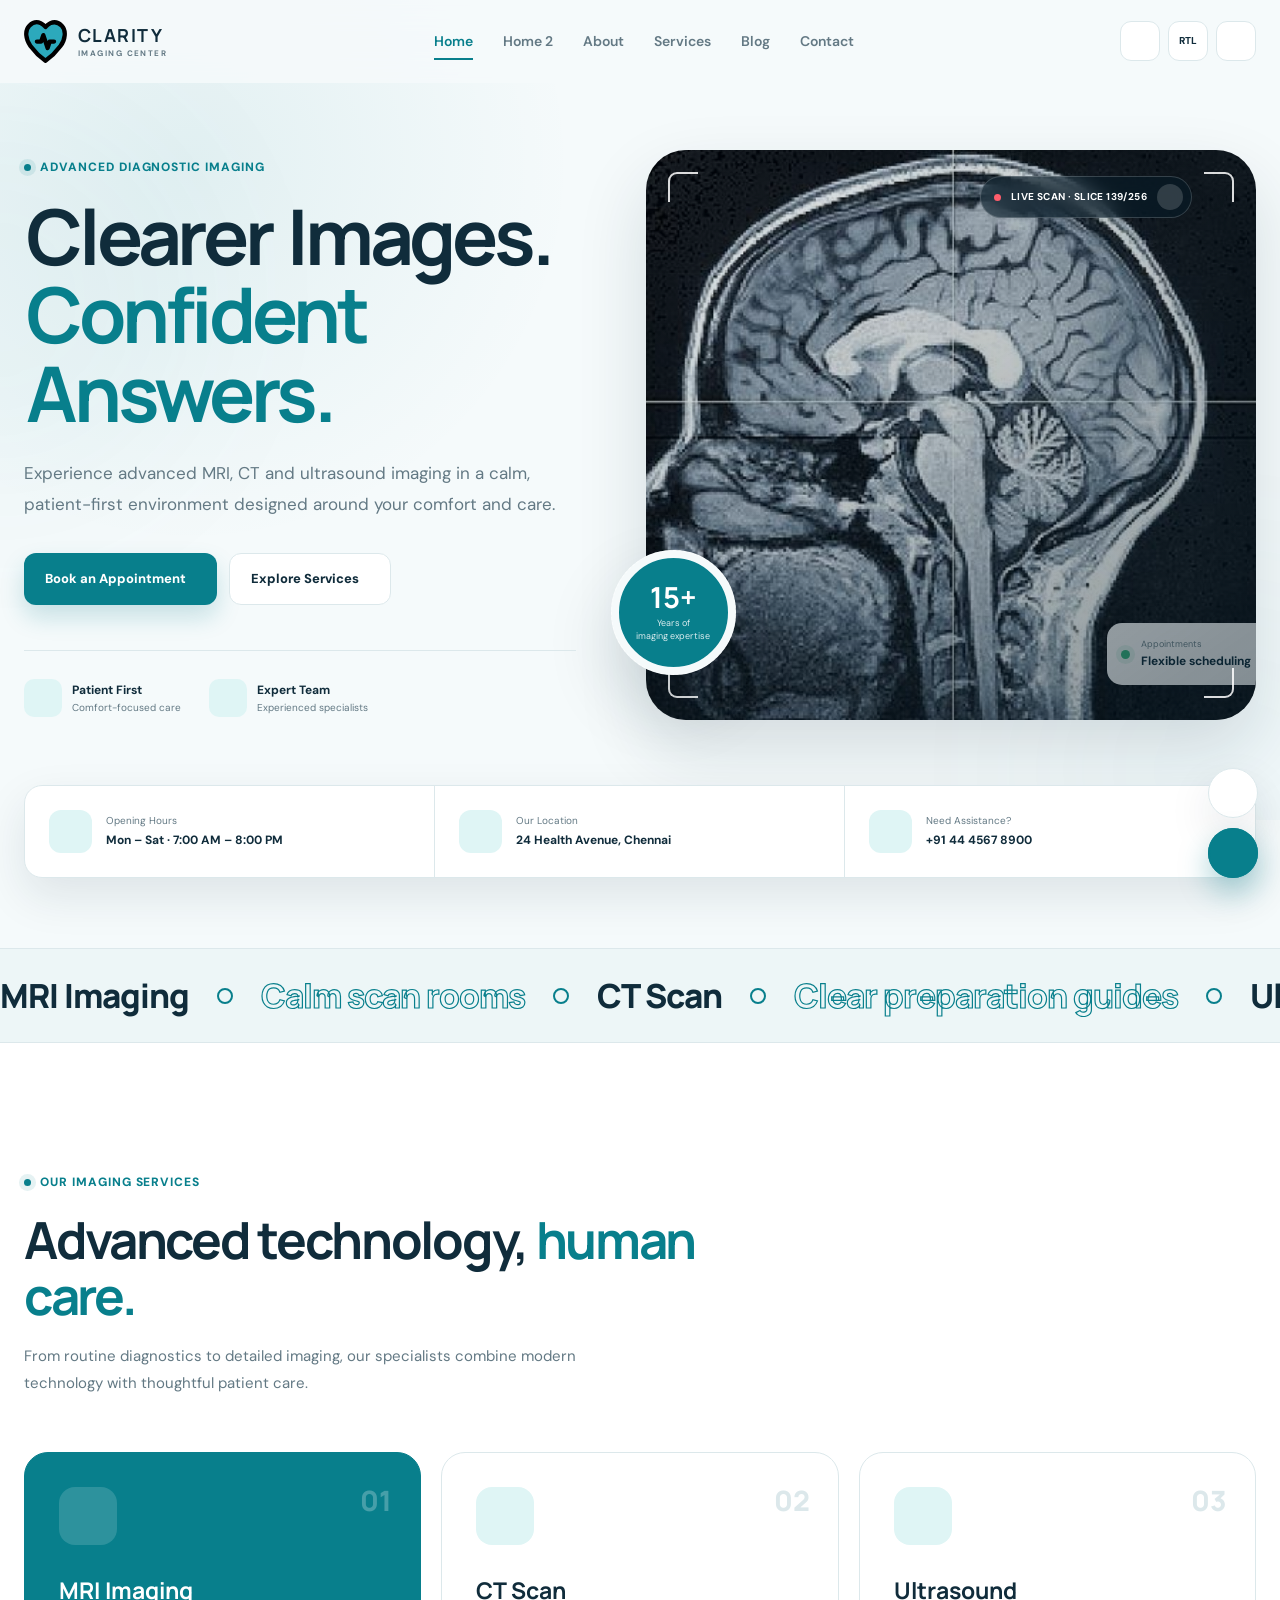
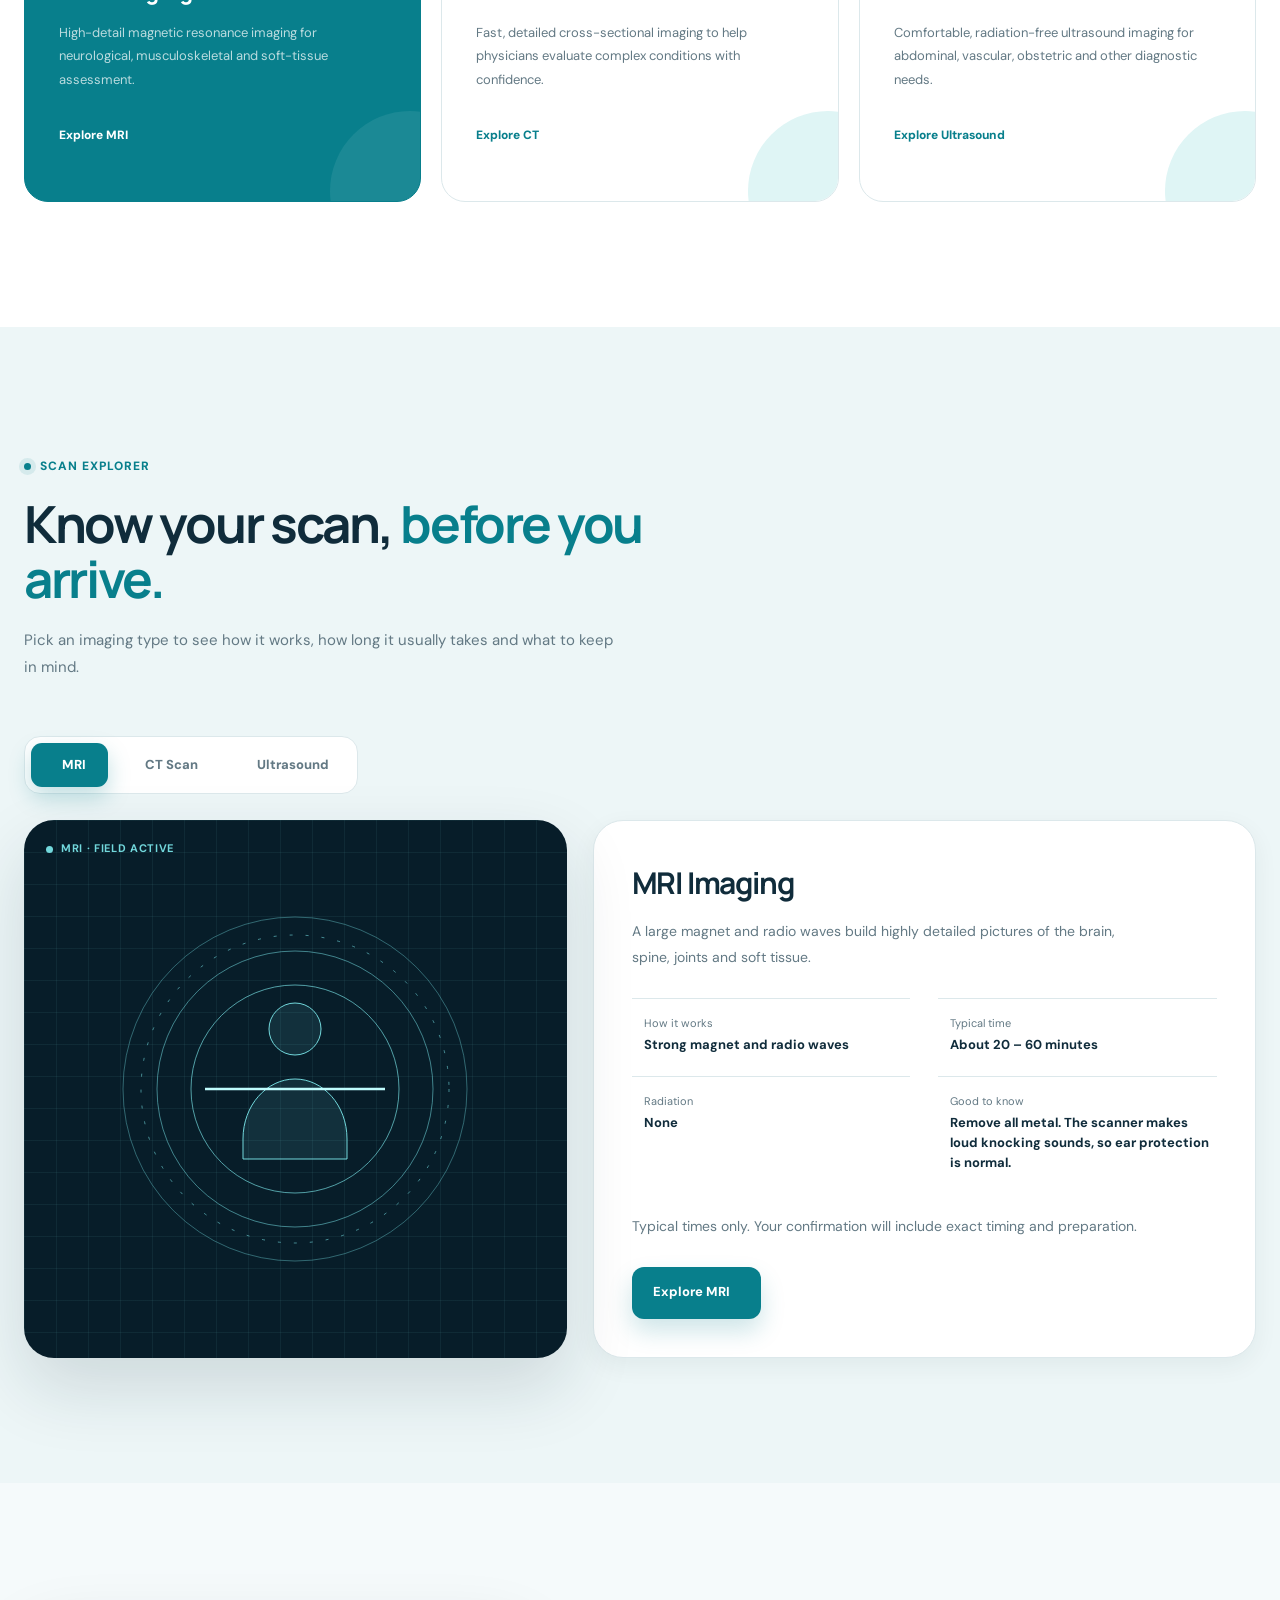
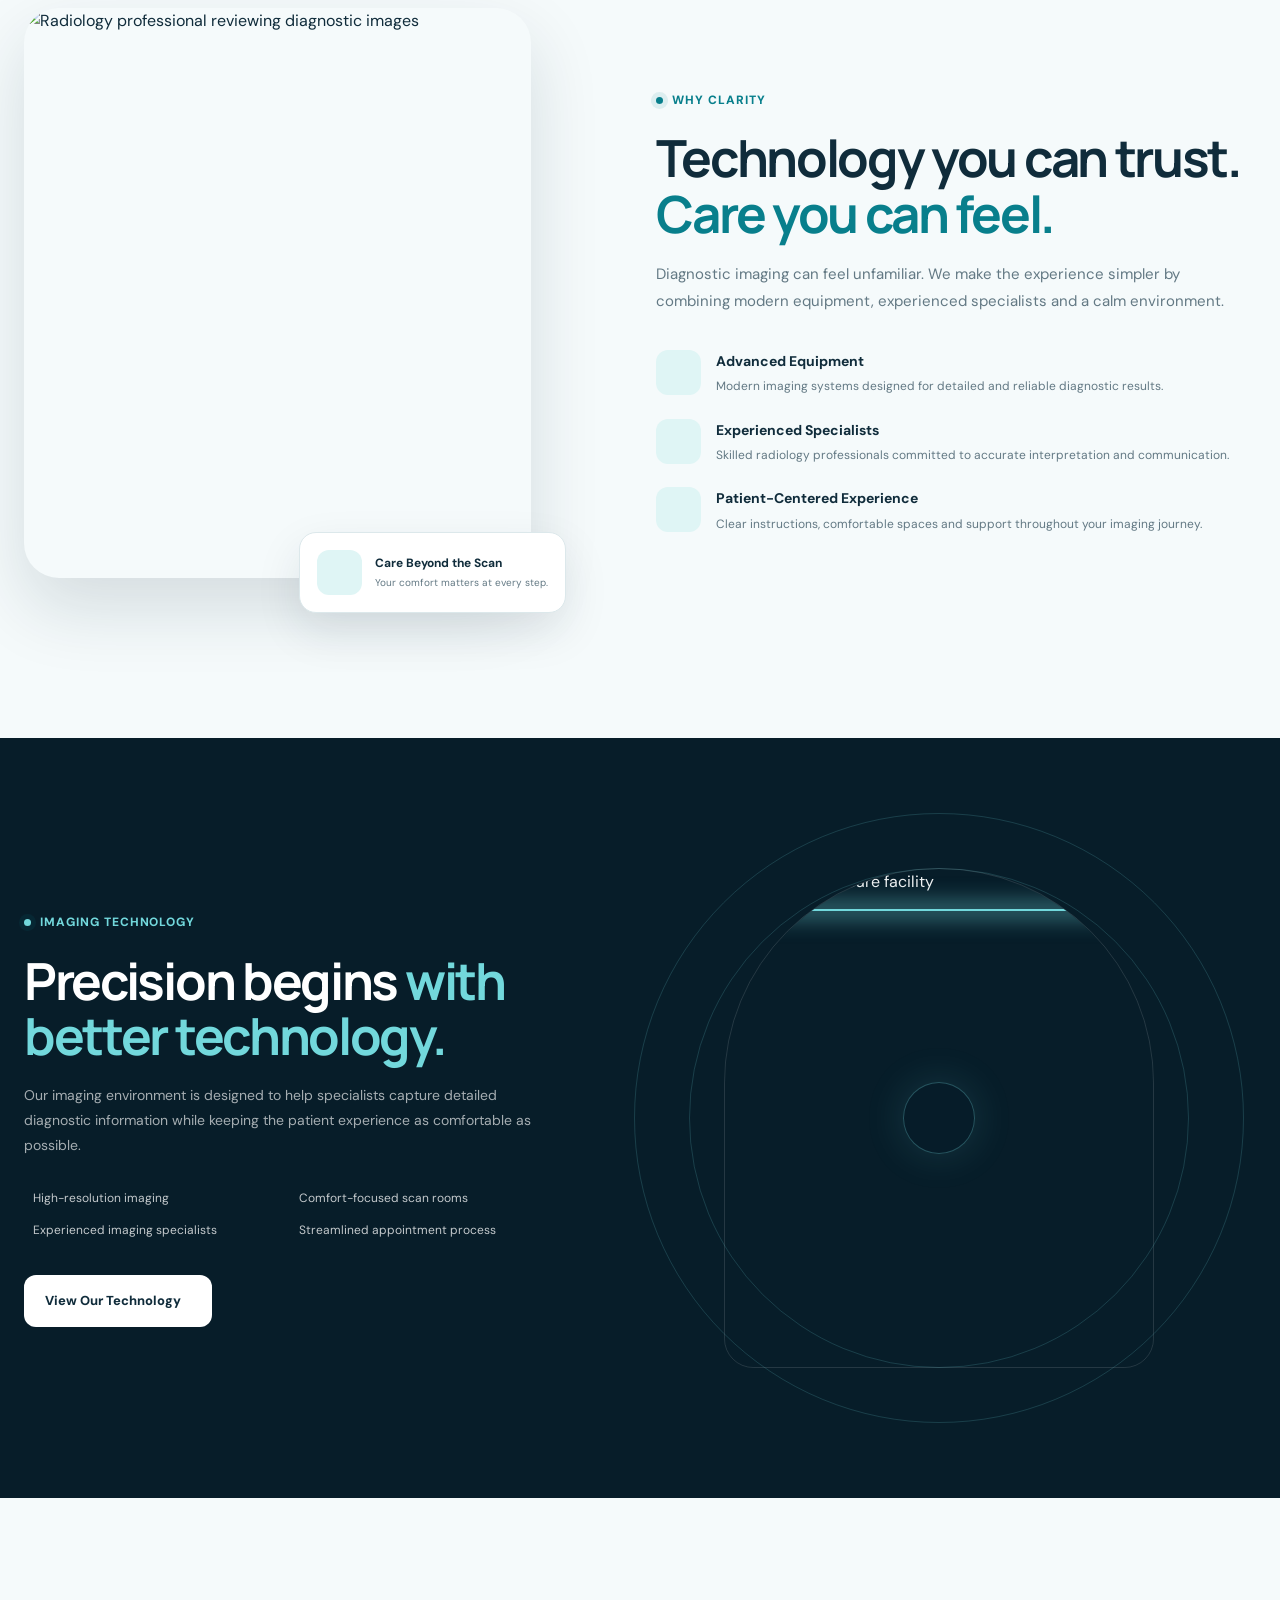
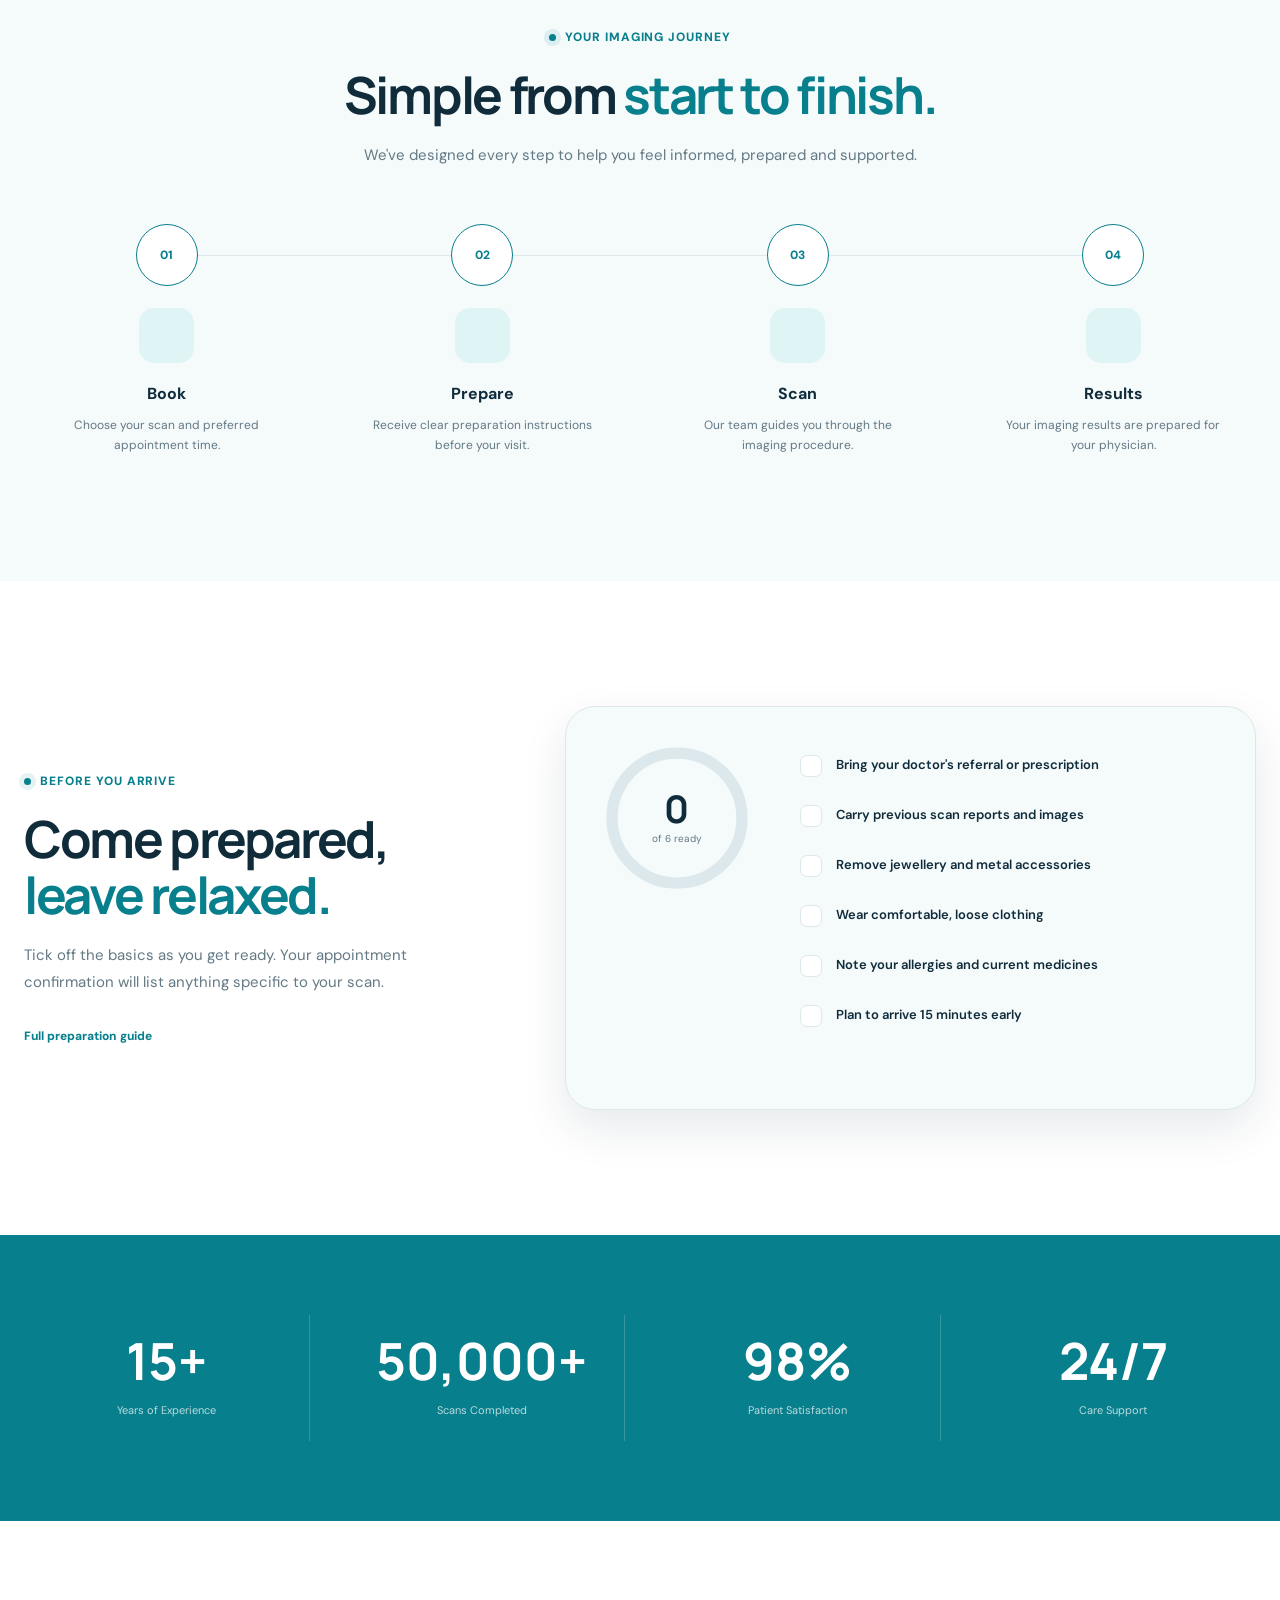
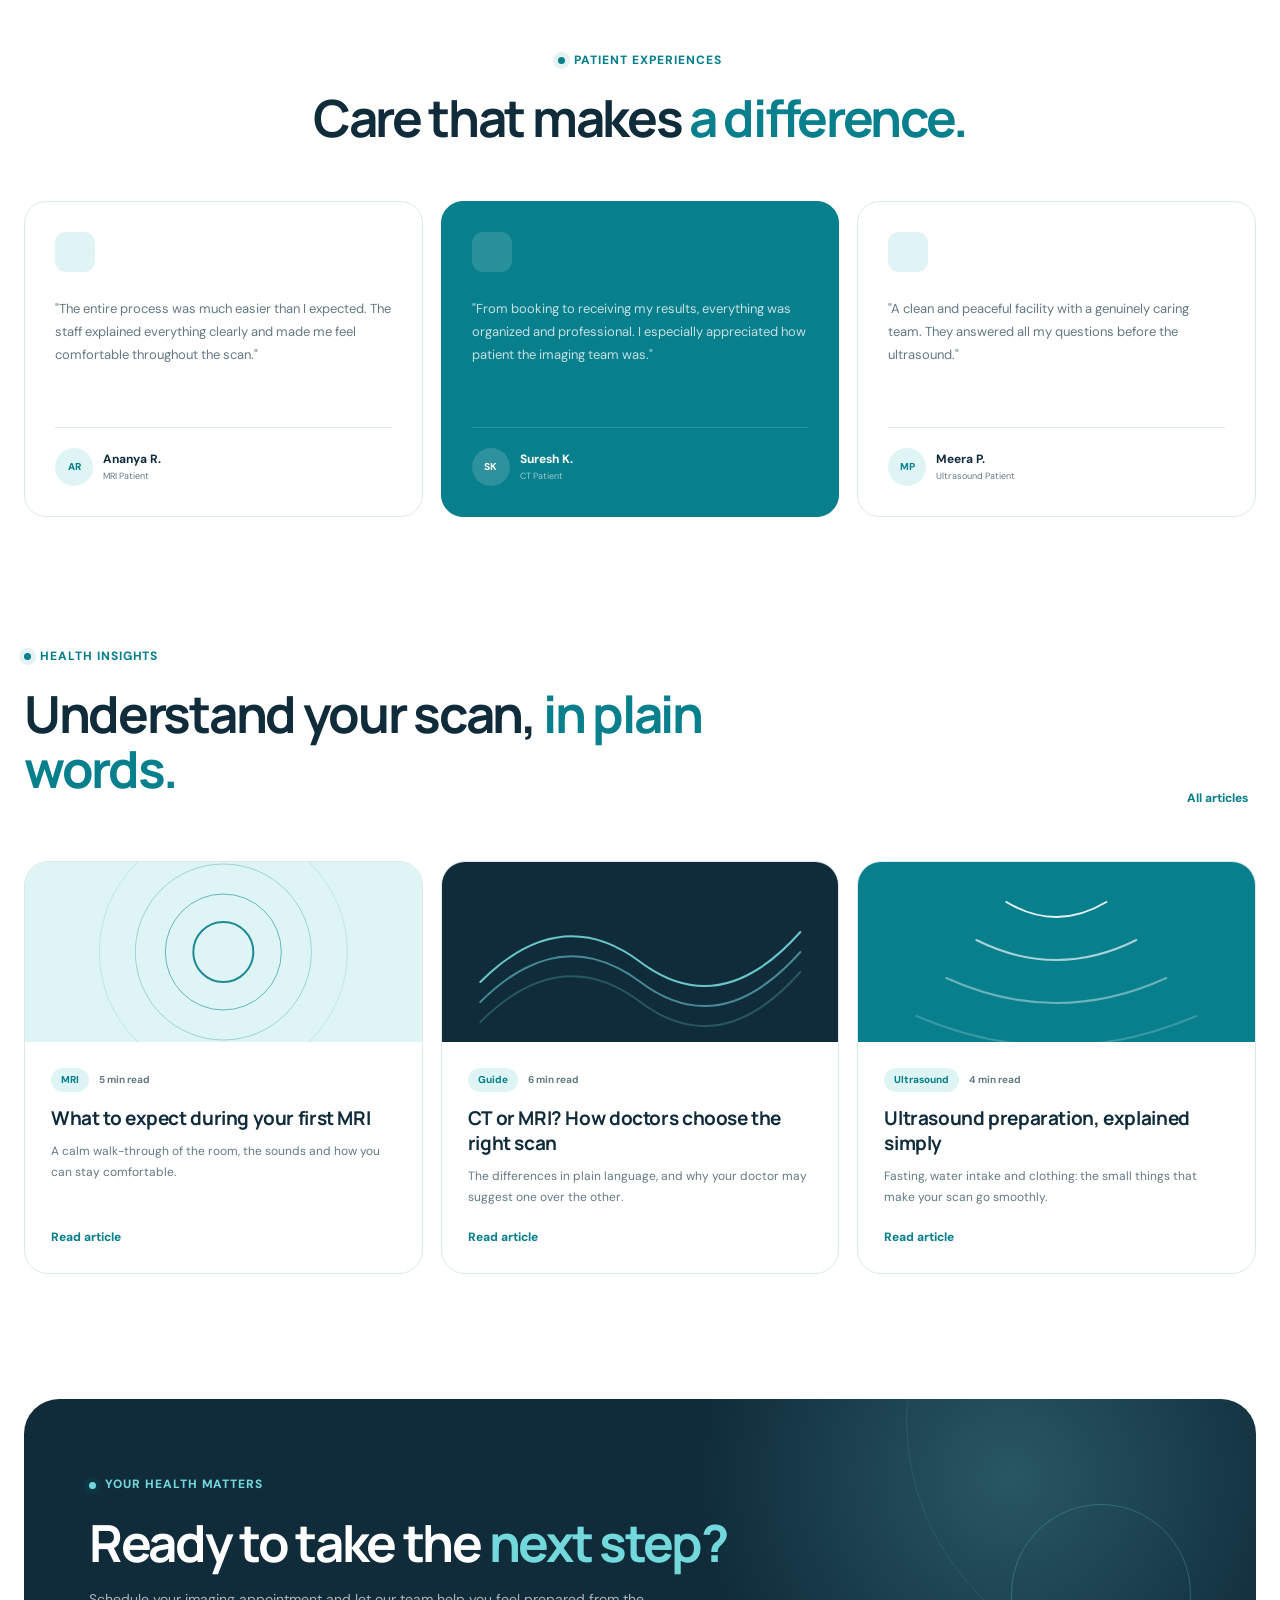
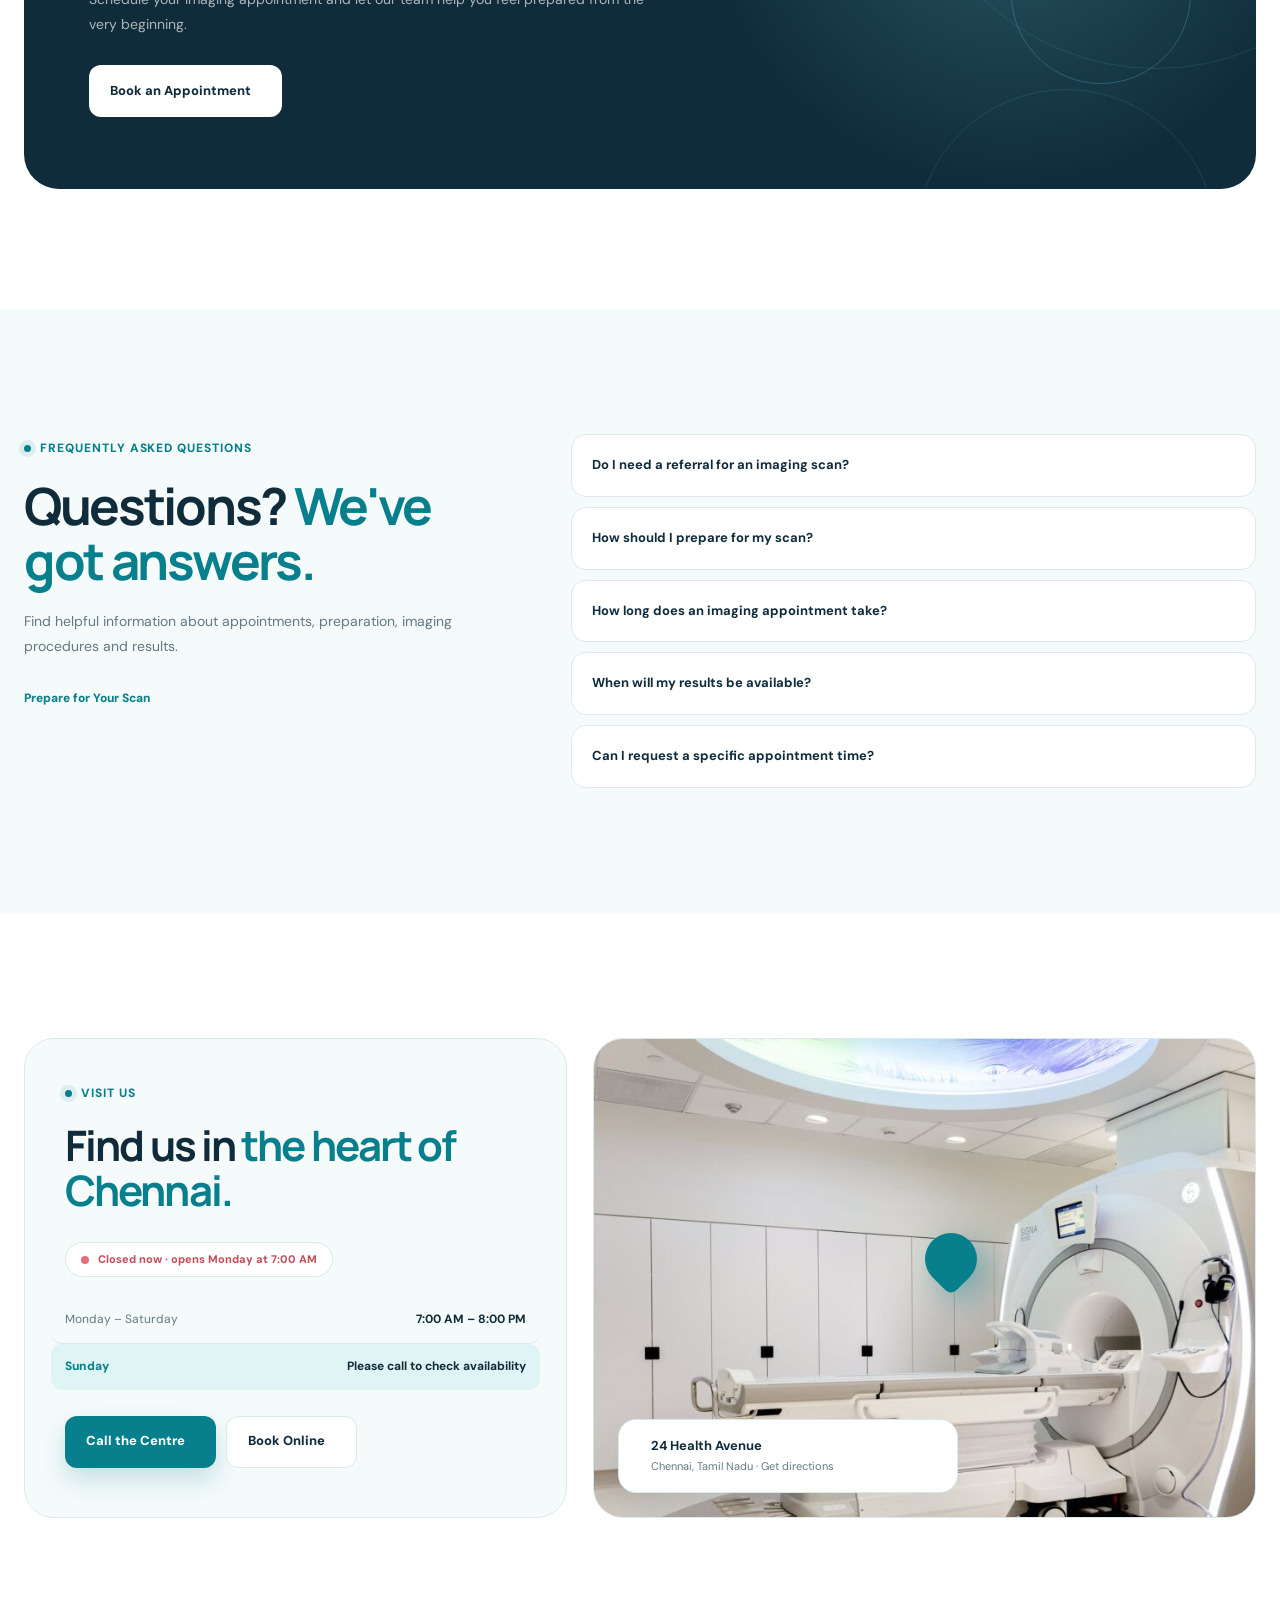
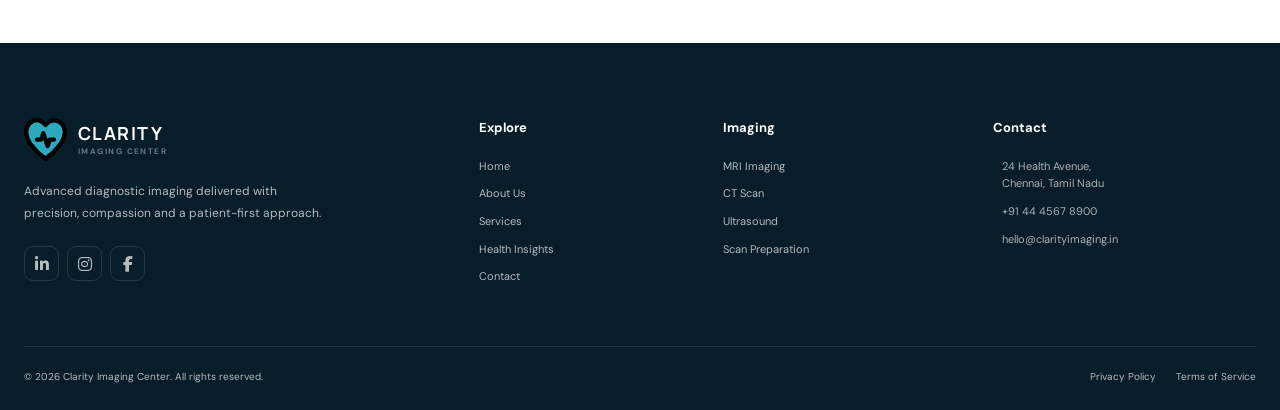
==== index.html @ 39d7fad9 "first commit" ====
<!DOCTYPE html>
<html lang="en" dir="ltr">
<head>
    <meta charset="UTF-8">
    <meta name="viewport" content="width=device-width, initial-scale=1.0">

    <title>Clarity Imaging Center | Advanced Diagnostic Imaging</title>
<link rel="icon" href="/assets/images/heartbeat-svgrepo-com.svg">
    <meta
        name="description"
        content="Clarity Imaging Center provides advanced MRI, CT and ultrasound diagnostic imaging with compassionate patient care."
    >

    <!-- Google Fonts -->
    <link rel="preconnect" href="https://fonts.googleapis.com">
    <link rel="preconnect" href="https://fonts.gstatic.com" crossorigin>

    <link
        href="https://fonts.googleapis.com/css2?family=DM+Sans:wght@400;500;600;700&family=Manrope:wght@500;600;700;800&display=swap"
        rel="stylesheet"
    >

    <link
    rel="stylesheet"
    href="https://cdnjs.cloudflare.com/ajax/libs/font-awesome/6.5.2/css/all.min.css"
>

    <!-- Lucide Icons -->
    <script src="https://unpkg.com/lucide@latest"></script>

    <!-- CSS -->
    <link rel="stylesheet" href="assets/css/style.css">
   
    
</head>

<body>

<!-- Scroll progress + cursor glow -->
<div class="scroll-progress" id="scrollProgress" aria-hidden="true"></div>
<div class="cursor-glow" aria-hidden="true"></div>

<!-- =========================================================
     PAGE LOADER
========================================================= -->

<div class="page-loader" id="pageLoader">
    <div class="loader-ring"></div>
    <span>Loading Clarity</span>
</div>


<!-- =========================================================
     HEADER
========================================================= -->

<header class="site-header" id="siteHeader">

    <div class="container header-inner">

        <!-- Logo -->
        <a href="index.html" class="logo">

            <span class="logo-mark">
                <img src="/assets/images/heartbeat-svgrepo-com.svg">
            </span>

            <span class="logo-text">
                <strong>CLARITY</strong>
                <small>IMAGING CENTER</small>
            </span>

        </a>


        <!-- Desktop Navigation -->
        <nav class="desktop-nav">

            <a href="index.html" class="active">Home</a>

            <a href="pages/home2.html">Home 2</a>

            <a href="pages/about.html">About</a>

            <a href="pages/services.html">Services</a>

            <a href="pages/blog.html">Blog</a>

            <a href="pages/contact.html">Contact</a>

        </nav>


        <!-- Header Actions -->
        <div class="header-actions">

            <!-- Theme -->
            <button
                class="icon-btn"
                id="themeToggle"
                type="button"
                aria-label="Toggle theme"
            >
                <i data-lucide="moon"></i>
            </button>


            <!-- RTL -->
            <button
                class="icon-btn rtl-btn"
                id="rtlToggle"
                type="button"
                aria-label="Switch direction"
            >
                <span>RTL</span>
            </button>


            <!-- Profile -->
            <button
                class="profile-btn"
                id="profileBtn"
                type="button"
                aria-label="Open account menu"
            >
                <i data-lucide="user-round"></i>
            </button>


            <!-- Mobile menu -->
            <button
                class="menu-toggle"
                id="menuToggle"
                type="button"
                aria-label="Open menu"
            >
                <i data-lucide="menu"></i>
            </button>

        </div>

    </div>


    <!-- Mobile Navigation -->

    <div class="mobile-nav" id="mobileNav">

        <a href="index.html">Home</a>

        <a href="pages/home2.html">Home 2</a>

        <a href="pages/about.html">About</a>

        <a href="pages/services.html">Services</a>

        <a href="pages/blog.html">Blog</a>

        <a href="pages/contact.html">Contact</a>

        <a href="pages/contact.html" class="mobile-appointment">
            Book an Appointment
            <i data-lucide="arrow-up-right"></i>
        </a>

    </div>

</header>



<!-- =========================================================
     PROFILE DROPDOWN
========================================================= -->

<div class="profile-dropdown" id="profileDropdown">

    <div class="profile-dropdown-head">

        <div class="profile-avatar">
            <i data-lucide="user-round"></i>
        </div>

        <div>
            <strong>Patient Portal</strong>
            <span>Manage your appointments</span>
        </div>

    </div>

    <button class="account-action" data-modal="loginModal">
        <i data-lucide="log-in"></i>
        <span>Login</span>
    </button>

    <button class="account-action" data-modal="signupModal">
        <i data-lucide="user-plus"></i>
        <span>Sign Up</span>
    </button>

</div>



<!-- =========================================================
     HERO SECTION
========================================================= -->

<main>

<section class="hero-section">

    <div class="hero-glow hero-glow-one"></div>
    <div class="hero-glow hero-glow-two"></div>

    <div class="container hero-grid">

        <!-- Hero Content -->

        <div class="hero-content reveal-left">

            <div class="eyebrow">

                <span class="eyebrow-dot"></span>

                Advanced Diagnostic Imaging

            </div>


            <h1>
                Clearer Images.
                <span>Confident Answers.</span>
            </h1>


            <p class="hero-description">

                Experience advanced MRI, CT and ultrasound imaging
                in a calm, patient-first environment designed around
                your comfort and care.

            </p>


            <div class="hero-actions">

                <a href="pages/contact.html" class="btn btn-primary">

                    Book an Appointment

                    <i data-lucide="arrow-up-right"></i>

                </a>


                <a href="#services" class="btn btn-secondary">

                    Explore Services

                    <i data-lucide="arrow-down"></i>

                </a>

            </div>


            <!-- Trust indicators -->

            <div class="hero-trust">

                <div class="trust-item">

                    <div class="trust-icon">
                        <i data-lucide="shield-check"></i>
                    </div>

                    <div>
                        <strong>Patient First</strong>
                        <span>Comfort-focused care</span>
                    </div>

                </div>


                <div class="trust-item">

                    <div class="trust-icon">
                        <i data-lucide="badge-check"></i>
                    </div>

                    <div>
                        <strong>Expert Team</strong>
                        <span>Experienced specialists</span>
                    </div>

                </div>

            </div>

        </div>


        <!-- Hero Visual -->

        <div class="hero-visual reveal-right">

            <div class="hero-image-wrap">

                <!-- Original image stays as the fallback layer -->
                <img
                    src="/assets/images/brain.jpg"
                    alt="Modern medical imaging equipment"
                >

                <!--
                    HERO VIDEO
                    Put your video files in assets/video/ as hero.mp4 (and optionally hero.webm).
                    If the files are missing, the image above simply stays visible.
                -->
                <video
                    class="hero-video"
                    autoplay
                    muted
                    loop
                    playsinline
                    preload="metadata"
                    aria-hidden="true"
                >
                    <source src="assets/video/hero.webm" type="video/webm">
                    <source src="assets/video/hero.mp4" type="video/mp4">
                </video>


                <div class="image-overlay"></div>

                <!-- Scanner HUD -->
                <div class="scan-line" aria-hidden="true"></div>

                <span class="hud-corner tl" aria-hidden="true"></span>
                <span class="hud-corner tr" aria-hidden="true"></span>
                <span class="hud-corner bl" aria-hidden="true"></span>
                <span class="hud-corner br" aria-hidden="true"></span>

                <div class="hud-readout">

                    <span class="hud-live" aria-hidden="true"></span>

                    <span>LIVE SCAN · SLICE <span id="sliceCount">001</span>/256</span>

                    <button
                        class="video-toggle"
                        id="videoToggle"
                        type="button"
                        aria-label="Pause background video"
                    >
                        <i data-lucide="pause" class="i-pause"></i>
                        <i data-lucide="play" class="i-play"></i>
                    </button>

                </div>


                <!-- Floating scan card -->
<!-- 
                <div class="scan-card scan-card-top">

                    <div class="scan-card-icon">
                        <i data-lucide="scan"></i>
                    </div>

                    <div>
                        <span>Imaging Precision</span>
                        <strong>High-resolution scans</strong>
                    </div>

                </div> -->


                <!-- Floating appointment card -->

                <div class="scan-card scan-card-bottom">

                    <div class="status-dot"></div>

                    <div>
                        <span>Appointments</span>
                        <strong>Flexible scheduling</strong>
                    </div>

                    <i data-lucide="calendar-check"></i>

                </div>

            </div>


            <!-- Experience badge -->

            <div class="experience-badge">

                <strong>15+</strong>

                <span>Years of<br>imaging expertise</span>

            </div>

        </div>

    </div>

</section>



<!-- =========================================================
     QUICK INFO BAR
========================================================= -->

<section class="quick-info">

    <div class="container quick-info-grid">

        <div class="quick-item">

            <div class="quick-icon">
                <i data-lucide="clock-3"></i>
            </div>

            <div>
                <span>Opening Hours</span>
                <strong>Mon – Sat · 7:00 AM – 8:00 PM</strong>
            </div>

        </div>


        <div class="quick-item">

            <div class="quick-icon">
                <i data-lucide="map-pin"></i>
            </div>

            <div>
                <span>Our Location</span>
                <strong>24 Health Avenue, Chennai</strong>
            </div>

        </div>


        <div class="quick-item">

            <div class="quick-icon">
                <i data-lucide="phone"></i>
            </div>

            <div>
                <span>Need Assistance?</span>
                <strong>+91 44 4567 8900</strong>
            </div>

        </div>

    </div>

</section>



<!-- =========================================================
     NEW · MARQUEE STRIP
========================================================= -->

<section class="marquee-strip" aria-label="What we offer">

    <div class="marquee-track">

        <div class="marquee-group">
            <span class="marquee-item">MRI Imaging</span>
            <span class="marquee-item">Calm scan rooms</span>
            <span class="marquee-item">CT Scan</span>
            <span class="marquee-item">Clear preparation guides</span>
            <span class="marquee-item">Ultrasound</span>
            <span class="marquee-item">Flexible scheduling</span>
            <span class="marquee-item">Comfort-first care</span>
            <span class="marquee-item">Specialist-reviewed reports</span>
        </div>

        <div class="marquee-group" aria-hidden="true">
            <span class="marquee-item">MRI Imaging</span>
            <span class="marquee-item">Calm scan rooms</span>
            <span class="marquee-item">CT Scan</span>
            <span class="marquee-item">Clear preparation guides</span>
            <span class="marquee-item">Ultrasound</span>
            <span class="marquee-item">Flexible scheduling</span>
            <span class="marquee-item">Comfort-first care</span>
            <span class="marquee-item">Specialist-reviewed reports</span>
        </div>

    </div>

</section>



<!-- =========================================================
     SERVICES
========================================================= -->

<section class="section services-section" id="services">

    <div class="container">

        <div class="section-heading reveal">

            <div class="eyebrow">

                <span class="eyebrow-dot"></span>

                Our Imaging Services

            </div>

            <h2>
                Advanced technology,
                <span>human care.</span>
            </h2>

            <p>
                From routine diagnostics to detailed imaging,
                our specialists combine modern technology with
                thoughtful patient care.
            </p>

        </div>


        <div class="services-grid">

            <!-- MRI -->

            <article class="service-card featured reveal">

                <div class="service-number">01</div>

                <div class="service-icon">
                    <i data-lucide="scan-line"></i>
                </div>

                <h3>MRI Imaging</h3>

                <p>
                    High-detail magnetic resonance imaging for
                    neurological, musculoskeletal and soft-tissue
                    assessment.
                </p>

                <a href="pages/mri.html" class="service-link">

                    Explore MRI

                    <i data-lucide="arrow-up-right"></i>

                </a>

            </article>


            <!-- CT -->

            <article class="service-card reveal">

                <div class="service-number">02</div>

                <div class="service-icon">
                    <i data-lucide="layers-3"></i>
                </div>

                <h3>CT Scan</h3>

                <p>
                    Fast, detailed cross-sectional imaging to
                    help physicians evaluate complex conditions
                    with confidence.
                </p>

                <a href="pages/ct-scan.html" class="service-link">

                    Explore CT

                    <i data-lucide="arrow-up-right"></i>

                </a>

            </article>


            <!-- Ultrasound -->

            <article class="service-card reveal">

                <div class="service-number">03</div>

                <div class="service-icon">
                    <i data-lucide="waves"></i>
                </div>

                <h3>Ultrasound</h3>

                <p>
                    Comfortable, radiation-free ultrasound imaging
                    for abdominal, vascular, obstetric and other
                    diagnostic needs.
                </p>

                <a href="pages/ultrasound.html" class="service-link">

                    Explore Ultrasound

                    <i data-lucide="arrow-up-right"></i>

                </a>

            </article>

        </div>

    </div>

</section>



<!-- =========================================================
     NEW · SCAN EXPLORER
========================================================= -->

<section class="section explorer-section" id="explorer">

    <div class="container">

        <div class="section-heading reveal">

            <div class="eyebrow">

                <span class="eyebrow-dot"></span>

                Scan Explorer

            </div>

            <h2>
                Know your scan,
                <span>before you arrive.</span>
            </h2>

            <p>
                Pick an imaging type to see how it works, how long it
                usually takes and what to keep in mind.
            </p>

        </div>


        <div class="explorer reveal">

            <div class="explorer-tabs" role="tablist" aria-label="Choose an imaging type">

                <button class="explorer-tab" role="tab" id="tab-mri" data-tab="mri" aria-selected="true" aria-controls="panel-mri" type="button">
                    <i data-lucide="scan-line"></i>
                    <span>MRI</span>
                </button>

                <button class="explorer-tab" role="tab" id="tab-ct" data-tab="ct" aria-selected="false" aria-controls="panel-ct" tabindex="-1" type="button">
                    <i data-lucide="layers-3"></i>
                    <span>CT Scan</span>
                </button>

                <button class="explorer-tab" role="tab" id="tab-ultrasound" data-tab="ultrasound" aria-selected="false" aria-controls="panel-ultrasound" tabindex="-1" type="button">
                    <i data-lucide="waves"></i>
                    <span>Ultrasound</span>
                </button>

            </div>


            <div class="explorer-body">

                <!-- Animated visual -->

                <div class="explorer-visual" aria-hidden="true">

                    <div class="explorer-tag" id="explorerTag">MRI · FIELD ACTIVE</div>

                    <!-- MRI -->
                    <svg class="scan-art active" data-art="mri" viewBox="0 0 400 400" fill="none" stroke="#72d8dc">
                        <circle class="ring r1" cx="200" cy="200" r="172" stroke-opacity="0.4"/>
                        <circle class="ring r2" cx="200" cy="200" r="138" stroke-opacity="0.55"/>
                        <circle class="ring r3" cx="200" cy="200" r="104" stroke-opacity="0.7"/>
                        <circle class="mri-dash" cx="200" cy="200" r="154" stroke-dasharray="3 13" stroke-opacity="0.6"/>
                        <circle cx="200" cy="140" r="26" fill="rgba(114,216,220,0.10)"/>
                        <path d="M148 250c0-34 24-60 52-60s52 26 52 60v20h-104z" fill="rgba(114,216,220,0.10)"/>
                        <line class="mri-sweep" x1="110" y1="200" x2="290" y2="200" stroke-width="2.5" stroke="#bffcfd"/>
                    </svg>

                    <!-- CT -->
                    <svg class="scan-art" data-art="ct" viewBox="0 0 400 400" fill="none" stroke="#72d8dc">
                        <circle cx="200" cy="200" r="150" stroke-width="18" stroke-opacity="0.12"/>
                        <circle cx="200" cy="200" r="150" stroke-width="1" stroke-opacity="0.5"/>
                        <circle cx="200" cy="200" r="120" stroke-opacity="0.25" stroke-dasharray="2 8"/>
                        <g class="ct-rotor">
                            <circle cx="200" cy="52" r="11" fill="#72d8dc" stroke="none"/>
                            <line x1="200" y1="64" x2="200" y2="336" stroke-opacity="0.35" stroke-dasharray="4 6"/>
                            <path d="M150 350 Q200 366 250 350" stroke-width="8" stroke-opacity="0.7" stroke-linecap="round"/>
                        </g>
                        <ellipse cx="200" cy="200" rx="46" ry="62" fill="rgba(114,216,220,0.08)"/>
                        <rect class="ct-slice" x="146" y="193" width="108" height="14" rx="7" fill="#72d8dc" stroke="none"/>
                    </svg>

                    <!-- Ultrasound -->
                    <svg class="scan-art" data-art="ultrasound" viewBox="0 0 400 400" fill="none" stroke="#72d8dc">
                        <rect x="168" y="26" width="64" height="74" rx="16" fill="rgba(114,216,220,0.15)"/>
                        <rect x="180" y="86" width="40" height="14" rx="5" fill="#72d8dc" stroke="none"/>
                        <line x1="190" y1="100" x2="84" y2="352" stroke-opacity="0.2"/>
                        <line x1="210" y1="100" x2="316" y2="352" stroke-opacity="0.2"/>
                        <path class="us-wave w1" d="M170 160 Q200 182 230 160" stroke-width="3" stroke-linecap="round"/>
                        <path class="us-wave w2" d="M148 205 Q200 236 252 205" stroke-width="3" stroke-linecap="round"/>
                        <path class="us-wave w3" d="M126 250 Q200 290 274 250" stroke-width="3" stroke-linecap="round"/>
                        <path class="us-wave w4" d="M104 295 Q200 344 296 295" stroke-width="3" stroke-linecap="round"/>
                        <circle class="us-target" cx="200" cy="262" r="16" stroke-dasharray="3 5"/>
                    </svg>

                </div>


                <!-- Info panels -->

                <div class="explorer-panels">

                    <!-- MRI -->
                    <div class="explorer-panel" id="panel-mri" data-panel="mri" role="tabpanel" aria-labelledby="tab-mri">

                        <h3>MRI Imaging</h3>

                        <p>
                            A large magnet and radio waves build highly detailed pictures
                            of the brain, spine, joints and soft tissue.
                        </p>

                        <dl class="fact-grid">
                            <div class="fact"><i data-lucide="zap"></i><div><dt>How it works</dt><dd>Strong magnet and radio waves</dd></div></div>
                            <div class="fact"><i data-lucide="timer"></i><div><dt>Typical time</dt><dd>About 20 – 60 minutes</dd></div></div>
                            <div class="fact"><i data-lucide="radiation"></i><div><dt>Radiation</dt><dd>None</dd></div></div>
                            <div class="fact"><i data-lucide="info"></i><div><dt>Good to know</dt><dd>Remove all metal. The scanner makes loud knocking sounds, so ear protection is normal.</dd></div></div>
                        </dl>

                        <p class="explorer-note">Typical times only. Your confirmation will include exact timing and preparation.</p>

                        <a href="pages/mri.html" class="btn btn-primary">Explore MRI <i data-lucide="arrow-up-right"></i></a>

                    </div>


                    <!-- CT -->
                    <div class="explorer-panel" id="panel-ct" data-panel="ct" role="tabpanel" aria-labelledby="tab-ct" hidden>

                        <h3>CT Scan</h3>

                        <p>
                            A rotating X-ray beam captures cross-sectional slices that a
                            computer assembles into a detailed view of the body.
                        </p>

                        <dl class="fact-grid">
                            <div class="fact"><i data-lucide="zap"></i><div><dt>How it works</dt><dd>Rotating X-ray beam and detectors</dd></div></div>
                            <div class="fact"><i data-lucide="timer"></i><div><dt>Typical time</dt><dd>The scan itself takes minutes; plan for 15 – 30 including preparation</dd></div></div>
                            <div class="fact"><i data-lucide="radiation"></i><div><dt>Radiation</dt><dd>Uses a controlled dose of X-rays</dd></div></div>
                            <div class="fact"><i data-lucide="info"></i><div><dt>Good to know</dt><dd>Some scans use contrast dye. Tell us about allergies and kidney conditions beforehand.</dd></div></div>
                        </dl>

                        <p class="explorer-note">Typical times only. Your confirmation will include exact timing and preparation.</p>

                        <a href="pages/ct-scan.html" class="btn btn-primary">Explore CT <i data-lucide="arrow-up-right"></i></a>

                    </div>


                    <!-- Ultrasound -->
                    <div class="explorer-panel" id="panel-ultrasound" data-panel="ultrasound" role="tabpanel" aria-labelledby="tab-ultrasound" hidden>

                        <h3>Ultrasound</h3>

                        <p>
                            High-frequency sound waves create live images, which makes it
                            a gentle option for abdominal, vascular and obstetric checks.
                        </p>

                        <dl class="fact-grid">
                            <div class="fact"><i data-lucide="zap"></i><div><dt>How it works</dt><dd>High-frequency sound waves</dd></div></div>
                            <div class="fact"><i data-lucide="timer"></i><div><dt>Typical time</dt><dd>About 15 – 45 minutes</dd></div></div>
                            <div class="fact"><i data-lucide="radiation"></i><div><dt>Radiation</dt><dd>None</dd></div></div>
                            <div class="fact"><i data-lucide="info"></i><div><dt>Good to know</dt><dd>Some exams need fasting or a full bladder. We will tell you before your visit.</dd></div></div>
                        </dl>

                        <p class="explorer-note">Typical times only. Your confirmation will include exact timing and preparation.</p>

                        <a href="pages/ultrasound.html" class="btn btn-primary">Explore Ultrasound <i data-lucide="arrow-up-right"></i></a>

                    </div>

                </div>

            </div>

        </div>

    </div>

</section>



<!-- =========================================================
     WHY CHOOSE US
========================================================= -->

<section class="section why-section">

    <div class="container why-grid">

        <div class="why-image reveal-left">

            <div class="why-image-main">

                <img
                    src="https://images.unsplash.com/photo-1584982751601-97dcc096659c?auto=format&fit=crop&w=1000&q=85"
                    alt="Radiology professional reviewing diagnostic images"
                >

            </div>


            <div class="why-floating-card">

                <div class="why-floating-icon">
                    <i data-lucide="heart-pulse"></i>
                </div>

                <div>
                    <strong>Care Beyond the Scan</strong>
                    <span>Your comfort matters at every step.</span>
                </div>

            </div>

        </div>


        <div class="why-content reveal-right">

            <div class="eyebrow">

                <span class="eyebrow-dot"></span>

                Why Clarity

            </div>

            <h2>
                Technology you can trust.
                <span>Care you can feel.</span>
            </h2>

            <p>
                Diagnostic imaging can feel unfamiliar. We make the
                experience simpler by combining modern equipment,
                experienced specialists and a calm environment.
            </p>


            <div class="benefit-list">

                <div class="benefit-item">

                    <div class="benefit-icon">
                        <i data-lucide="microscope"></i>
                    </div>

                    <div>
                        <h3>Advanced Equipment</h3>

                        <p>
                            Modern imaging systems designed for
                            detailed and reliable diagnostic results.
                        </p>
                    </div>

                </div>


                <div class="benefit-item">

                    <div class="benefit-icon">
                        <i data-lucide="users-round"></i>
                    </div>

                    <div>
                        <h3>Experienced Specialists</h3>

                        <p>
                            Skilled radiology professionals committed
                            to accurate interpretation and communication.
                        </p>
                    </div>

                </div>


                <div class="benefit-item">

                    <div class="benefit-icon">
                        <i data-lucide="accessibility"></i>
                    </div>

                    <div>
                        <h3>Patient-Centered Experience</h3>

                        <p>
                            Clear instructions, comfortable spaces and
                            support throughout your imaging journey.
                        </p>
                    </div>

                </div>

            </div>

        </div>

    </div>

</section>



<!-- =========================================================
     TECHNOLOGY
========================================================= -->

<section class="technology-section">

    <div class="container technology-grid">

        <div class="technology-content reveal-left">

            <div class="eyebrow light-eyebrow">

                <span class="eyebrow-dot"></span>

                Imaging Technology

            </div>

            <h2>
                Precision begins
                <span>with better technology.</span>
            </h2>

            <p>
                Our imaging environment is designed to help specialists
                capture detailed diagnostic information while keeping
                the patient experience as comfortable as possible.
            </p>


            <div class="technology-points">

                <div>
                    <i data-lucide="check-circle-2"></i>
                    <span>High-resolution imaging</span>
                </div>

                <div>
                    <i data-lucide="check-circle-2"></i>
                    <span>Comfort-focused scan rooms</span>
                </div>

                <div>
                    <i data-lucide="check-circle-2"></i>
                    <span>Experienced imaging specialists</span>
                </div>

                <div>
                    <i data-lucide="check-circle-2"></i>
                    <span>Streamlined appointment process</span>
                </div>

            </div>


            <a href="pages/services.html" class="btn btn-light">

                View Our Technology

                <i data-lucide="arrow-up-right"></i>

            </a>

        </div>


        <div class="technology-visual reveal-right">

            <div class="technology-image">

                <img
                    src="https://images.unsplash.com/photo-1538108149393-fbbd81895907?auto=format&fit=crop&w=1200&q=85"
                    alt="Modern healthcare facility"
                >

                <div class="technology-image-overlay"></div>

                <div class="tech-scan" aria-hidden="true"></div>

            </div>


            <div class="tech-orbit orbit-one"></div>
            <div class="tech-orbit orbit-two"></div>

            <div class="tech-center-icon">
                <i data-lucide="scan"></i>
            </div>

        </div>

    </div>

</section>



<!-- =========================================================
     PATIENT JOURNEY
========================================================= -->

<section class="section journey-section">

    <div class="container">

        <div class="section-heading centered reveal">

            <div class="eyebrow">

                <span class="eyebrow-dot"></span>

                Your Imaging Journey

            </div>

            <h2>
                Simple from
                <span>start to finish.</span>
            </h2>

            <p>
                We've designed every step to help you feel informed,
                prepared and supported.
            </p>

        </div>


        <div class="journey-grid">

            <div class="journey-line"></div>


            <div class="journey-step reveal">

                <div class="journey-number">01</div>

                <div class="journey-icon">
                    <i data-lucide="calendar-plus"></i>
                </div>

                <h3>Book</h3>

                <p>
                    Choose your scan and preferred appointment time.
                </p>

            </div>


            <div class="journey-step reveal">

                <div class="journey-number">02</div>

                <div class="journey-icon">
                    <i data-lucide="clipboard-check"></i>
                </div>

                <h3>Prepare</h3>

                <p>
                    Receive clear preparation instructions before your visit.
                </p>

            </div>


            <div class="journey-step reveal">

                <div class="journey-number">03</div>

                <div class="journey-icon">
                    <i data-lucide="scan"></i>
                </div>

                <h3>Scan</h3>

                <p>
                    Our team guides you through the imaging procedure.
                </p>

            </div>


            <div class="journey-step reveal">

                <div class="journey-number">04</div>

                <div class="journey-icon">
                    <i data-lucide="file-check-2"></i>
                </div>

                <h3>Results</h3>

                <p>
                    Your imaging results are prepared for your physician.
                </p>

            </div>

        </div>

    </div>

</section>



<!-- =========================================================
     NEW · PREPARATION CHECKLIST
========================================================= -->

<section class="section prep-section" id="prepare">

    <div class="container prep-grid">

        <div class="prep-intro reveal-left">

            <div class="section-heading">

                <div class="eyebrow">

                    <span class="eyebrow-dot"></span>

                    Before You Arrive

                </div>

                <h2>
                    Come prepared,
                    <span>leave relaxed.</span>
                </h2>

                <p>
                    Tick off the basics as you get ready. Your appointment
                    confirmation will list anything specific to your scan.
                </p>

            </div>

            <a href="pages/prepare-scan.html" class="text-link">

                Full preparation guide

                <i data-lucide="arrow-up-right"></i>

            </a>

        </div>


        <div class="prep-card reveal-right">

            <div class="prep-ring">

                <svg viewBox="0 0 120 120" aria-hidden="true">
                    <circle class="track" cx="60" cy="60" r="52"/>
                    <circle class="bar" cx="60" cy="60" r="52"/>
                </svg>

                <div class="prep-count" aria-live="polite">
                    <strong id="prepCount">0</strong>
                    <span>of 6 ready</span>
                </div>

            </div>


            <ul class="prep-list">

                <li><label><input type="checkbox"><span class="prep-box"></span><span class="prep-text">Bring your doctor's referral or prescription</span></label></li>
                <li><label><input type="checkbox"><span class="prep-box"></span><span class="prep-text">Carry previous scan reports and images</span></label></li>
                <li><label><input type="checkbox"><span class="prep-box"></span><span class="prep-text">Remove jewellery and metal accessories</span></label></li>
                <li><label><input type="checkbox"><span class="prep-box"></span><span class="prep-text">Wear comfortable, loose clothing</span></label></li>
                <li><label><input type="checkbox"><span class="prep-box"></span><span class="prep-text">Note your allergies and current medicines</span></label></li>
                <li><label><input type="checkbox"><span class="prep-box"></span><span class="prep-text">Plan to arrive 15 minutes early</span></label></li>

            </ul>


            <div class="prep-done" id="prepDone">
                <i data-lucide="check-circle-2"></i>
                <span>All set. We'll see you at your appointment.</span>
            </div>

        </div>

    </div>

</section>



<!-- =========================================================
     STATISTICS
========================================================= -->

<section class="stats-section">

    <div class="container stats-grid">

        <div class="stat-item reveal">

            <strong
                class="counter"
                data-target="15"
                data-suffix="+"
            >
                0
            </strong>

            <span>Years of Experience</span>

        </div>


        <div class="stat-item reveal">

            <strong
                class="counter"
                data-target="50000"
                data-suffix="+"
            >
                0
            </strong>

            <span>Scans Completed</span>

        </div>


        <div class="stat-item reveal">

            <strong
                class="counter"
                data-target="98"
                data-suffix="%"
            >
                0
            </strong>

            <span>Patient Satisfaction</span>

        </div>


        <div class="stat-item reveal">

            <strong
                class="counter"
                data-target="24"
                data-suffix="/7"
            >
                0
            </strong>

            <span>Care Support</span>

        </div>

    </div>

</section>



<!-- =========================================================
     TESTIMONIALS
========================================================= -->

<section class="section testimonials-section">

    <div class="container">

        <div class="section-heading centered reveal">

            <div class="eyebrow">

                <span class="eyebrow-dot"></span>

                Patient Experiences

            </div>

            <h2>
                Care that makes
                <span>a difference.</span>
            </h2>

        </div>


        <div class="testimonial-grid">

            <article class="testimonial-card reveal">

                <div class="quote-icon">
                    <i data-lucide="quote"></i>
                </div>

                <p>
                    "The entire process was much easier than I expected.
                    The staff explained everything clearly and made me
                    feel comfortable throughout the scan."
                </p>

                <div class="testimonial-author">

                    <div class="author-avatar">AR</div>

                    <div>
                        <strong>Ananya R.</strong>
                        <span>MRI Patient</span>
                    </div>

                </div>

            </article>


            <article class="testimonial-card featured-testimonial reveal">

                <div class="quote-icon">
                    <i data-lucide="quote"></i>
                </div>

                <p>
                    "From booking to receiving my results, everything
                    was organized and professional. I especially
                    appreciated how patient the imaging team was."
                </p>

                <div class="testimonial-author">

                    <div class="author-avatar">SK</div>

                    <div>
                        <strong>Suresh K.</strong>
                        <span>CT Patient</span>
                    </div>

                </div>

            </article>


            <article class="testimonial-card reveal">

                <div class="quote-icon">
                    <i data-lucide="quote"></i>
                </div>

                <p>
                    "A clean and peaceful facility with a genuinely
                    caring team. They answered all my questions before
                    the ultrasound."
                </p>

                <div class="testimonial-author">

                    <div class="author-avatar">MP</div>

                    <div>
                        <strong>Meera P.</strong>
                        <span>Ultrasound Patient</span>
                    </div>

                </div>

            </article>

        </div>

    </div>

</section>



<!-- =========================================================
     NEW · HEALTH INSIGHTS
========================================================= -->

<section class="section insights-section">

    <div class="container">

        <div class="insights-head">

            <div class="section-heading reveal">

                <div class="eyebrow">

                    <span class="eyebrow-dot"></span>

                    Health Insights

                </div>

                <h2>
                    Understand your scan,
                    <span>in plain words.</span>
                </h2>

            </div>

            <a href="pages/blog.html" class="text-link reveal">

                All articles

                <i data-lucide="arrow-up-right"></i>

            </a>

        </div>


        <div class="insights-grid">

            <a href="pages/blog.html" class="insight-card reveal">

                <div class="insight-art" aria-hidden="true">
                    <svg viewBox="0 0 400 180" preserveAspectRatio="xMidYMid slice">
                        <rect width="400" height="180" fill="#dff5f5"/>
                        <g class="shape-drift" fill="none" stroke="#087f8c">
                            <circle cx="200" cy="90" r="30" stroke-opacity="0.9" stroke-width="2"/>
                            <circle cx="200" cy="90" r="58" stroke-opacity="0.55"/>
                            <circle cx="200" cy="90" r="88" stroke-opacity="0.3"/>
                            <circle cx="200" cy="90" r="124" stroke-opacity="0.15"/>
                        </g>
                    </svg>
                </div>

                <div class="insight-body">

                    <div class="insight-meta"><b>MRI</b><span>5 min read</span></div>

                    <h3>What to expect during your first MRI</h3>

                    <p>A calm walk-through of the room, the sounds and how you can stay comfortable.</p>

                    <span class="service-link">Read article <i data-lucide="arrow-up-right"></i></span>

                </div>

            </a>


            <a href="pages/blog.html" class="insight-card reveal">

                <div class="insight-art" aria-hidden="true">
                    <svg viewBox="0 0 400 180" preserveAspectRatio="xMidYMid slice">
                        <rect width="400" height="180" fill="#102c3b"/>
                        <g class="shape-drift d2" fill="none" stroke="#72d8dc" stroke-width="2" stroke-linecap="round">
                            <path d="M40 120 Q120 40 200 100 T360 70" stroke-opacity="0.9"/>
                            <path d="M40 140 Q120 60 200 120 T360 90" stroke-opacity="0.55"/>
                            <path d="M40 160 Q120 80 200 140 T360 110" stroke-opacity="0.25"/>
                        </g>
                    </svg>
                </div>

                <div class="insight-body">

                    <div class="insight-meta"><b>Guide</b><span>6 min read</span></div>

                    <h3>CT or MRI? How doctors choose the right scan</h3>

                    <p>The differences in plain language, and why your doctor may suggest one over the other.</p>

                    <span class="service-link">Read article <i data-lucide="arrow-up-right"></i></span>

                </div>

            </a>


            <a href="pages/blog.html" class="insight-card reveal">

                <div class="insight-art" aria-hidden="true">
                    <svg viewBox="0 0 400 180" preserveAspectRatio="xMidYMid slice">
                        <rect width="400" height="180" fill="#087f8c"/>
                        <g class="shape-drift" fill="none" stroke="#ffffff" stroke-width="2" stroke-linecap="round">
                            <path d="M150 40 Q200 70 250 40" stroke-opacity="0.9"/>
                            <path d="M120 78 Q200 118 280 78" stroke-opacity="0.65"/>
                            <path d="M90 116 Q200 166 310 116" stroke-opacity="0.4"/>
                            <path d="M60 154 Q200 214 340 154" stroke-opacity="0.2"/>
                        </g>
                    </svg>
                </div>

                <div class="insight-body">

                    <div class="insight-meta"><b>Ultrasound</b><span>4 min read</span></div>

                    <h3>Ultrasound preparation, explained simply</h3>

                    <p>Fasting, water intake and clothing: the small things that make your scan go smoothly.</p>

                    <span class="service-link">Read article <i data-lucide="arrow-up-right"></i></span>

                </div>

            </a>

        </div>

    </div>

</section>



<!-- =========================================================
     CTA
========================================================= -->

<section class="cta-section">

    <div class="container">

        <div class="cta-box reveal">

            <div class="cta-decoration decoration-one"></div>
            <div class="cta-decoration decoration-two"></div>

            <!-- heartbeat line -->
            <svg class="cta-ecg" viewBox="0 0 800 90" preserveAspectRatio="none" aria-hidden="true">
                <path d="M0 50 H170 l14 -10 l14 10 H290 l16 -38 l22 76 l22 -66 l14 28 H520 l14 -8 l14 8 H800"/>
            </svg>

            <div class="cta-content">

                <div class="eyebrow light-eyebrow">

                    <span class="eyebrow-dot"></span>

                    Your Health Matters

                </div>

                <h2>
                    Ready to take the
                    <span>next step?</span>
                </h2>

                <p>
                    Schedule your imaging appointment and let our team
                    help you feel prepared from the very beginning.
                </p>

                <a href="pages/contact.html" class="btn btn-light">

                    Book an Appointment

                    <i data-lucide="arrow-up-right"></i>

                </a>

            </div>


            <div class="cta-icon">

                <i data-lucide="heart-pulse"></i>

            </div>

        </div>

    </div>

</section>



<!-- =========================================================
     FAQ
========================================================= -->

<section class="section faq-section">

    <div class="container faq-grid">

        <div class="faq-intro reveal-left">

            <div class="eyebrow">

                <span class="eyebrow-dot"></span>

                Frequently Asked Questions

            </div>

            <h2>
                Questions?
                <span>We've got answers.</span>
            </h2>

            <p>
                Find helpful information about appointments,
                preparation, imaging procedures and results.
            </p>

            <a href="pages/prepare-scan.html" class="text-link">

                Prepare for Your Scan

                <i data-lucide="arrow-up-right"></i>

            </a>

        </div>


        <div class="faq-list reveal-right">

            <div class="faq-item">

                <button class="faq-question" type="button">

                    <span>Do I need a referral for an imaging scan?</span>

                    <i data-lucide="plus"></i>

                </button>

                <div class="faq-answer">

                    <p>
                        Requirements can vary depending on the scan and
                        your healthcare provider. Please contact our team
                        before booking if you are unsure whether a referral
                        is required.
                    </p>

                </div>

            </div>


            <div class="faq-item">

                <button class="faq-question" type="button">

                    <span>How should I prepare for my scan?</span>

                    <i data-lucide="plus"></i>

                </button>

                <div class="faq-answer">

                    <p>
                        Preparation depends on the type of imaging.
                        Some examinations may require fasting, while others
                        require little or no preparation. We'll provide
                        specific instructions before your appointment.
                    </p>

                </div>

            </div>


            <div class="faq-item">

                <button class="faq-question" type="button">

                    <span>How long does an imaging appointment take?</span>

                    <i data-lucide="plus"></i>

                </button>

                <div class="faq-answer">

                    <p>
                        Appointment duration varies by examination.
                        Your confirmation details will include an estimated
                        time, and our team can explain the process when
                        you schedule your appointment.
                    </p>

                </div>

            </div>


            <div class="faq-item">

                <button class="faq-question" type="button">

                    <span>When will my results be available?</span>

                    <i data-lucide="plus"></i>

                </button>

                <div class="faq-answer">

                    <p>
                        Results are reviewed and prepared by our imaging
                        specialists before being shared with the referring
                        healthcare provider according to the examination
                        and clinical requirements.
                    </p>

                </div>

            </div>


            <div class="faq-item">

                <button class="faq-question" type="button">

                    <span>Can I request a specific appointment time?</span>

                    <i data-lucide="plus"></i>

                </button>

                <div class="faq-answer">

                    <p>
                        Yes. Our scheduling team will do their best to
                        accommodate your preferred date and time based on
                        appointment availability.
                    </p>

                </div>

            </div>

        </div>

    </div>

</section>



<!-- =========================================================
     NEW · VISIT US
========================================================= -->

<section class="section visit-section" id="visit">

    <div class="container visit-grid">

        <div class="visit-card reveal-left">

            <div class="section-heading">

                <div class="eyebrow">

                    <span class="eyebrow-dot"></span>

                    Visit Us

                </div>

                <h2>
                    Find us in
                    <span>the heart of Chennai.</span>
                </h2>

            </div>

            <div class="open-badge" id="openStatus" role="status">Checking hours…</div>

            <ul class="hours-list">

                <li data-days="1,2,3,4,5,6">
                    <span>Monday – Saturday</span>
                    <span>7:00 AM – 8:00 PM</span>
                </li>

                <li data-days="0">
                    <span>Sunday</span>
                    <span>Please call to check availability</span>
                </li>

            </ul>

            <div class="visit-actions">

                <a href="tel:+914445678900" class="btn btn-primary">

                    Call the Centre

                    <i data-lucide="phone"></i>

                </a>

                <a href="pages/contact.html" class="btn btn-secondary">

                    Book Online

                    <i data-lucide="arrow-up-right"></i>

                </a>

            </div>

        </div>


        <div class="visit-map reveal-right">

            <!-- <svg class="map" viewBox="0 0 600 480" preserveAspectRatio="xMidYMid slice" aria-hidden="true">

                <path class="water" d="M-20 400 C120 330 230 440 360 380 S560 300 640 340"/>

                <rect class="block" x="40"  y="40"  width="120" height="90" rx="14"/>
                <rect class="block" x="200" y="60"  width="90"  height="110" rx="14"/>
                <rect class="block" x="440" y="40"  width="120" height="100" rx="14"/>
                <rect class="block" x="60"  y="200" width="110" height="80" rx="14"/>
                <rect class="block" x="420" y="190" width="130" height="90" rx="14"/>
                <rect class="block" x="250" y="300" width="100" height="60" rx="14"/>

                <path class="road major" d="M-20 170 H620"/>
                <path class="road major" d="M330 -20 V500"/>
                <path class="road minor" d="M-20 300 H620"/>
                <path class="road minor" d="M190 -20 V500"/>
                <path class="road minor" d="M410 -20 V500"/>
                <path class="road minor" d="M-20 60 L620 130"/>

            </svg> -->

            <div class="map-pin" aria-hidden="true">
                <i data-lucide="scan-line"></i>
            </div>

            <a
                class="map-label"
                href="https://www.google.com/maps/search/?api=1&query=24+Health+Avenue+Chennai"
                target="_blank"
                rel="noopener"
            >

                <i data-lucide="navigation"></i>

                <div>
                    <strong>24 Health Avenue</strong>
                    <span>Chennai, Tamil Nadu · Get directions</span>
                </div>

            </a>

        </div>

    </div>

</section>

</main>



<!-- =========================================================
     FOOTER
========================================================= -->

<footer class="site-footer">

    <div class="container">

        <div class="footer-main">

            <!-- Brand -->

            <div class="footer-brand">

                <a href="index.html" class="logo footer-logo">

                    <span class="logo-mark">
                         <img
                    src="/assets/images/heartbeat-svgrepo-com.svg"
                    alt="Clarity Imaging Center"
                >
                    </span>

                    <span class="logo-text">
                        <strong>CLARITY</strong>
                        <small>IMAGING CENTER</small>
                    </span>

                </a>

                <p>
                    Advanced diagnostic imaging delivered with
                    precision, compassion and a patient-first approach.
                </p>


                <div class="social-links">

                    <a href="#" aria-label="LinkedIn">
                        <i class="fa-brands fa-linkedin-in"></i>
                    </a>

                    <a href="#" aria-label="Instagram">
                       <i class="fa-brands fa-instagram"></i>
                    </a>

                    <a href="#" aria-label="Facebook">
                       <i class="fa-brands fa-facebook-f"></i>
                    </a>

                </div>

            </div>


            <!-- Quick links -->

            <div class="footer-column">

                <h3>Explore</h3>

                <a href="index.html">Home</a>
                <a href="pages/about.html">About Us</a>
                <a href="pages/services.html">Services</a>
                <a href="pages/blog.html">Health Insights</a>
                <a href="pages/contact.html">Contact</a>

            </div>


            <!-- Services -->

            <div class="footer-column">

                <h3>Imaging</h3>

                <a href="pages/mri.html">MRI Imaging</a>
                <a href="pages/ct-scan.html">CT Scan</a>
                <a href="pages/ultrasound.html">Ultrasound</a>
                <a href="pages/prepare-scan.html">Scan Preparation</a>

            </div>


            <!-- Contact -->

            <div class="footer-column footer-contact">

                <h3>Contact</h3>

                <a href="#">

                    <i data-lucide="map-pin"></i>

                    <span>
                        24 Health Avenue,<br>
                        Chennai, Tamil Nadu
                    </span>

                </a>

                <a href="tel:+914445678900">

                    <i data-lucide="phone"></i>

                    <span>+91 44 4567 8900</span>

                </a>

                <a href="mailto:hello@clarityimaging.in">

                    <i data-lucide="mail"></i>

                    <span>hello@clarityimaging.in</span>

                </a>

            </div>

        </div>


        <div class="footer-bottom">

            <p>
                © 2026 Clarity Imaging Center. All rights reserved.
            </p>

            <div>

                <a href="#">Privacy Policy</a>

                <a href="#">Terms of Service</a>

            </div>

        </div>

    </div>

</footer>



<!-- =========================================================
     NEW · FLOATING ACTIONS
========================================================= -->

<div class="fab-stack">

    <button class="fab fab-top" id="backToTop" type="button" aria-label="Back to top">
        <i data-lucide="arrow-up"></i>
    </button>

    <a class="fab fab-call" href="tel:+914445678900" aria-label="Call Clarity Imaging Center">
        <i data-lucide="phone"></i>
    </a>

</div>



<!-- =========================================================
     LOGIN MODAL
========================================================= -->

<div class="modal-overlay" id="loginModal">

    <div class="auth-modal">

        <button class="modal-close" type="button">

            <i data-lucide="x"></i>

        </button>


        <div class="auth-icon">
            <i data-lucide="lock-keyhole"></i>
        </div>

        <span class="auth-label">Patient Portal</span>

        <h2>Welcome back</h2>

        <p>
            Login to manage your appointments and patient information.
        </p>


        <form class="auth-form">

            <label>
                Email Address

                <input
                    type="email"
                    placeholder="you@example.com"
                    required
                >
            </label>


            <label>
                Password

                <input
                    type="password"
                    placeholder="Enter your password"
                    required
                >
            </label>


            <button type="submit" class="btn btn-primary full-btn">

                Login

                <i data-lucide="arrow-right"></i>

            </button>

        </form>


        <p class="auth-switch">
            Don't have an account?
            <button type="button" data-modal="signupModal">
                Create one
            </button>
        </p>

    </div>

</div>



<!-- =========================================================
     SIGN UP MODAL
========================================================= -->

<div class="modal-overlay" id="signupModal">

    <div class="auth-modal">

        <button class="modal-close" type="button">

            <i data-lucide="x"></i>

        </button>


        <div class="auth-icon">
            <i data-lucide="user-plus"></i>
        </div>

        <span class="auth-label">Patient Portal</span>

        <h2>Create your account</h2>

        <p>
            Create a patient account for easier appointment management.
        </p>


        <form class="auth-form">

            <label>
                Full Name

                <input
                    type="text"
                    placeholder="Your full name"
                    required
                >
            </label>


            <label>
                Email Address

                <input
                    type="email"
                    placeholder="you@example.com"
                    required
                >
            </label>


            <label>
                Password

                <input
                    type="password"
                    placeholder="Create a password"
                    required
                >
            </label>


            <button type="submit" class="btn btn-primary full-btn">

                Create Account

                <i data-lucide="arrow-right"></i>

            </button>

        </form>


        <p class="auth-switch">
            Already have an account?

            <button type="button" data-modal="loginModal">
                Login
            </button>

        </p>

    </div>

</div>



<!-- =========================================================
     JAVASCRIPT
========================================================= -->

<script src="assets/js/main.js"></script>


</body>
</html>
---- assets/css/style.css ----
/* =========================================================
   CLARITY IMAGING CENTER
   GLOBAL STYLES
========================================================= */

:root {
  --primary: #087f8c;
  --primary-dark: #05616b;
  --primary-light: #dff5f5;

  --navy: #102c3b;
  --navy-deep: #071d29;

  --bg: #f5fafb;
  --surface: #ffffff;
  --surface-soft: #edf6f7;

  --text: #102c3b;
  --text-light: #637984;
  --border: #dce8eb;

  --white: #ffffff;

  --shadow-sm: 0 8px 25px rgba(16, 44, 59, 0.06);
  --shadow-md: 0 18px 45px rgba(16, 44, 59, 0.1);
  --shadow-lg: 0 30px 70px rgba(16, 44, 59, 0.14);

  --radius-sm: 10px;
  --radius-md: 18px;
  --radius-lg: 28px;
  --radius-xl: 38px;

  --transition: 0.35s ease;

  --container: 1240px;
}

/* =========================================================
   DARK THEME
========================================================= */

body.dark-theme {
  --bg: #081a23;
  --surface: #102833;
  --surface-soft: #122f3a;

  --text: #f0f8f9;
  --text-light: #a6bbc2;

  --border: #23414c;

  --primary-light: #123d43;

  --shadow-sm: 0 8px 25px rgba(0, 0, 0, 0.2);
  --shadow-md: 0 18px 45px rgba(0, 0, 0, 0.25);
  --shadow-lg: 0 30px 70px rgba(0, 0, 0, 0.35);
}

/* =========================================================
   RESET
========================================================= */

* {
  margin: 0;
  padding: 0;
  box-sizing: border-box;
}

html {
  scroll-behavior: smooth;
}

body {
  font-family: "DM Sans", sans-serif;

  background: var(--bg);

  color: var(--text);

  line-height: 1.6;

  overflow-x: hidden;

  transition:
    background 0.35s ease,
    color 0.35s ease;
}

img {
  display: block;
  width: 100%;
}

a {
  text-decoration: none;
  color: inherit;
}

button,
input,
textarea {
  font: inherit;
}

button {
  cursor: pointer;
}

ul {
  list-style: none;
}

/* =========================================================
   CONTAINER
========================================================= */

.container {
  width: min(calc(100% - 48px), var(--container));

  margin-inline: auto;
}

/* =========================================================
   PAGE LOADER
========================================================= */

.page-loader {
  position: fixed;

  inset: 0;

  z-index: 9999;

  display: flex;

  flex-direction: column;

  align-items: center;

  justify-content: center;

  gap: 18px;

  background: var(--bg);

  color: var(--text);

  transition:
    opacity 0.5s ease,
    visibility 0.5s ease;
}

.page-loader.hidden {
  opacity: 0;

  visibility: hidden;

  pointer-events: none;
}

.loader-ring {
  width: 44px;
  height: 44px;

  border: 3px solid var(--border);

  border-top-color: var(--primary);

  border-radius: 50%;

  animation: spin 0.8s linear infinite;
}

@keyframes spin {
  to {
    transform: rotate(360deg);
  }
}

/* =========================================================
   HEADER
========================================================= */

.site-header {
  position: fixed;

  top: 0;
  left: 0;

  width: 100%;

  z-index: 1000;

  background: rgba(245, 250, 251, 0.88);

  backdrop-filter: blur(18px);

  border-bottom: 1px solid transparent;

  transition:
    background 0.35s ease,
    box-shadow 0.35s ease,
    border-color 0.35s ease;
}

body.dark-theme .site-header {
  background: rgba(8, 26, 35, 0.9);
}

.site-header.scrolled {
  border-color: var(--border);

  box-shadow: var(--shadow-sm);
}

.header-inner {
  min-height: 82px;

  display: flex;

  align-items: center;

  justify-content: space-between;

  gap: 30px;
}

/* =========================================================
   LOGO
========================================================= */

.logo {
  display: inline-flex;

  align-items: center;

  gap: 11px;

  flex-shrink: 0;
}

.logo-mark {
  width: 43px;
  height: 43px;

  display: grid;

  place-items: center;

  /* background: var(--primary); */

  color: var(--white);

  /* border-radius: 13px; */

  /* box-shadow: 0 8px 22px rgba(8, 127, 140, 0.22); */
}

.logo-mark svg {
  width: 23px;
  height: 23px;
}

.logo-text {
  display: flex;

  flex-direction: column;

  line-height: 1;
}

.logo-text strong {
  font-family: "Manrope", sans-serif;

  font-size: 18px;

  letter-spacing: 0.08em;
}

.logo-text small {
  margin-top: 5px;

  color: var(--text-light);

  font-size: 8px;

  letter-spacing: 0.18em;

  font-weight: 700;
}

/* =========================================================
   DESKTOP NAV
========================================================= */

.desktop-nav {
  display: flex;

  align-items: center;

  gap: 30px;
}

.desktop-nav a {
  position: relative;

  color: var(--text-light);

  font-size: 14px;

  font-weight: 600;

  transition: color var(--transition);
}

.desktop-nav a::after {
  content: "";

  position: absolute;

  left: 0;
  right: 0;

  bottom: -8px;

  height: 2px;

  background: var(--primary);

  transform: scaleX(0);

  transform-origin: center;

  transition: transform var(--transition);
}

.desktop-nav a:hover,
.desktop-nav a.active {
  color: var(--primary);
}

.desktop-nav a:hover::after,
.desktop-nav a.active::after {
  transform: scaleX(1);
}

/* =========================================================
   HEADER ACTIONS
========================================================= */

.header-actions {
  display: flex;

  align-items: center;

  gap: 8px;
}

.icon-btn,
.profile-btn,
.menu-toggle {
  width: 40px;
  height: 40px;

  display: grid;

  place-items: center;

  border: 1px solid var(--border);

  background: var(--surface);

  color: var(--text);

  border-radius: 11px;

  transition: all var(--transition);
}

.icon-btn:hover,
.profile-btn:hover,
.menu-toggle:hover {
  color: var(--primary);

  border-color: var(--primary);

  transform: translateY(-2px);
}

.icon-btn svg,
.profile-btn svg,
.menu-toggle svg {
  width: 18px;
  height: 18px;
}

.rtl-btn span {
  font-size: 10px;

  font-weight: 800;

  letter-spacing: 0.03em;
}

.menu-toggle {
  display: none;
}

/* =========================================================
   MOBILE NAV
========================================================= */

.mobile-nav {
  display: none;

  padding: 15px 24px 25px;

  border-top: 1px solid var(--border);

  background: var(--surface);
}

.mobile-nav.open {
  display: flex;

  flex-direction: column;

  gap: 5px;

  animation: mobileNavIn 0.3s ease;
}

@keyframes mobileNavIn {
  from {
    opacity: 0;
    transform: translateY(-10px);
  }

  to {
    opacity: 1;
    transform: translateY(0);
  }
}

.mobile-nav a {
  padding: 13px 10px;

  color: var(--text-light);

  font-size: 15px;

  font-weight: 600;

  border-radius: 10px;
}

.mobile-nav a:hover {
  color: var(--primary);

  background: var(--primary-light);
}

.mobile-appointment {
  display: flex;

  align-items: center;

  justify-content: space-between;

  margin-top: 8px;

  color: var(--white) !important;

  background: var(--primary) !important;
}

/* =========================================================
   PROFILE DROPDOWN
========================================================= */

.profile-dropdown {
  position: fixed;

  z-index: 1100;

  top: 92px;
  right: 24px;

  width: 280px;

  padding: 15px;

  background: var(--surface);

  border: 1px solid var(--border);

  border-radius: 18px;

  box-shadow: var(--shadow-lg);

  opacity: 0;

  visibility: hidden;

  transform: translateY(-10px);

  transition:
    opacity 0.25s ease,
    visibility 0.25s ease,
    transform 0.25s ease;
}

.profile-dropdown.open {
  opacity: 1;

  visibility: visible;

  transform: translateY(0);
}

.profile-dropdown-head {
  display: flex;

  align-items: center;

  gap: 12px;

  padding: 8px 5px 15px;

  border-bottom: 1px solid var(--border);

  margin-bottom: 8px;
}

.profile-avatar {
  width: 42px;
  height: 42px;

  display: grid;

  place-items: center;

  border-radius: 12px;

  background: var(--primary-light);

  color: var(--primary);
}

.profile-dropdown-head strong,
.profile-dropdown-head span {
  display: block;
}

.profile-dropdown-head strong {
  font-size: 14px;
}

.profile-dropdown-head span {
  color: var(--text-light);

  font-size: 11px;

  margin-top: 2px;
}

.account-action {
  width: 100%;

  display: flex;

  align-items: center;

  gap: 10px;

  padding: 12px;

  border: 0;

  background: transparent;

  color: var(--text);

  border-radius: 10px;

  text-align: left;

  transition: var(--transition);
}

.account-action:hover {
  background: var(--primary-light);

  color: var(--primary);
}

.account-action svg {
  width: 17px;
}

/* =========================================================
   HERO
========================================================= */

.hero-section {
  position: relative;

  min-height: 760px;

  padding-top: 150px;
  padding-bottom: 100px;

  overflow: hidden;

  background:
    radial-gradient(
      circle at 15% 20%,
      rgba(8, 127, 140, 0.08),
      transparent 30%
    ),
    var(--bg);
}

.hero-glow {
  position: absolute;

  width: 400px;
  height: 400px;

  border-radius: 50%;

  filter: blur(90px);

  pointer-events: none;

  opacity: 0.35;
}

.hero-glow-one {
  background: rgba(8, 127, 140, 0.13);

  top: 100px;
  left: -200px;
}

.hero-glow-two {
  background: rgba(68, 170, 181, 0.1);

  bottom: -150px;
  right: -150px;
}

.hero-grid {
  display: grid;

  grid-template-columns:
    minmax(0, 0.95fr)
    minmax(0, 1.05fr);

  align-items: center;

  gap: 70px;
}

.hero-content {
  position: relative;

  z-index: 2;
}

.eyebrow {
  display: inline-flex;

  align-items: center;

  gap: 9px;

  margin-bottom: 20px;

  color: var(--primary);

  font-size: 12px;

  font-weight: 800;

  letter-spacing: 0.08em;

  text-transform: uppercase;
}

.eyebrow-dot {
  width: 7px;
  height: 7px;

  border-radius: 50%;

  background: var(--primary);

  box-shadow: 0 0 0 5px rgba(8, 127, 140, 0.1);
}

.hero-content h1 {
  max-width: 700px;

  font-family: "Manrope", sans-serif;

  font-size: clamp(48px, 6vw, 78px);

  line-height: 1.02;

  letter-spacing: -0.055em;

  margin-bottom: 26px;
}

.hero-content h1 span {
  display: block;

  color: var(--primary);
}

.hero-description {
  max-width: 600px;

  color: var(--text-light);

  font-size: 17px;

  line-height: 1.8;

  margin-bottom: 34px;
}

.hero-actions {
  display: flex;

  align-items: center;

  flex-wrap: wrap;

  gap: 12px;
}

/* =========================================================
   BUTTONS
========================================================= */

.btn {
  min-height: 52px;

  display: inline-flex;

  align-items: center;

  justify-content: center;

  gap: 10px;

  padding: 0 21px;

  border-radius: 12px;

  font-size: 13px;

  font-weight: 800;

  transition: all var(--transition);
}

.btn svg {
  width: 17px;
  height: 17px;

  transition: transform var(--transition);
}

.btn:hover svg {
  transform: translate(3px, -3px);
}

.btn-primary {
  background: var(--primary);

  color: var(--white);

  box-shadow: 0 12px 25px rgba(8, 127, 140, 0.2);
}

.btn-primary:hover {
  background: var(--primary-dark);

  transform: translateY(-3px);

  box-shadow: 0 17px 32px rgba(8, 127, 140, 0.28);
}

.btn-secondary {
  background: var(--surface);

  color: var(--text);

  border: 1px solid var(--border);
}

.btn-secondary:hover {
  border-color: var(--primary);

  color: var(--primary);

  transform: translateY(-3px);
}

.btn-light {
  background: var(--white);

  color: var(--navy);
}

.btn-light:hover {
  transform: translateY(-3px);

  box-shadow: var(--shadow-md);
}

.full-btn {
  width: 100%;
}

/* =========================================================
   HERO TRUST
========================================================= */

.hero-trust {
  display: flex;

  align-items: center;

  flex-wrap: wrap;

  gap: 28px;

  margin-top: 45px;

  padding-top: 28px;

  border-top: 1px solid var(--border);
}

.trust-item {
  display: flex;

  align-items: center;

  gap: 10px;
}

.trust-icon {
  width: 38px;
  height: 38px;

  display: grid;

  place-items: center;

  color: var(--primary);

  background: var(--primary-light);

  border-radius: 10px;
}

.trust-icon svg {
  width: 18px;
}

.trust-item strong,
.trust-item span {
  display: block;
}

.trust-item strong {
  font-size: 12px;
}

.trust-item span {
  color: var(--text-light);

  font-size: 10px;
}

/* =========================================================
   HERO IMAGE
========================================================= */

.hero-visual {
  position: relative;

  min-height: 570px;
}

.hero-image-wrap {
  position: relative;

  height: 570px;

  overflow: hidden;

  border-radius: 40px;

  box-shadow: var(--shadow-lg);
}

.hero-image-wrap img {
  height: 100%;

  object-fit: cover;

  transition: transform 1s ease;
}

.hero-image-wrap:hover img {
  transform: scale(1.04);
}

.image-overlay {
  position: absolute;

  inset: 0;

  background: linear-gradient(
    145deg,
    rgba(7, 29, 41, 0.08),
    rgba(7, 29, 41, 0.48)
  );
}

.scan-card {
  position: absolute;

  display: flex;

  align-items: center;

  gap: 11px;

  padding: 14px;

  background: rgba(255, 255, 255, 0.93);

  backdrop-filter: blur(15px);

  border-radius: 15px;

  box-shadow: var(--shadow-md);

  animation: floatCard 4s ease-in-out infinite;
}

.scan-card-top {
  top: 30px;

  left: -25px;
}

.scan-card-bottom {
  right: -20px;

  bottom: 35px;

  animation-delay: 1s;
}

.scan-card-icon {
  width: 40px;
  height: 40px;

  display: grid;

  place-items: center;

  color: var(--primary);

  background: var(--primary-light);

  border-radius: 11px;
}

.scan-card-icon svg {
  width: 19px;
}

.scan-card span,
.scan-card strong {
  display: block;
}

.scan-card span {
  color: #6b7f87;

  font-size: 9px;
}

.scan-card strong {
  color: #102c3b;

  font-size: 12px;
}

.scan-card > svg {
  color: var(--primary);

  width: 18px;
}

.status-dot {
  width: 9px;
  height: 9px;

  border-radius: 50%;

  background: #36ad7b;

  box-shadow: 0 0 0 5px rgba(54, 173, 123, 0.12);
}

@keyframes floatCard {
  0%,
  100% {
    transform: translateY(0);
  }

  50% {
    transform: translateY(-8px);
  }
}

.experience-badge {
  position: absolute;

  left: -35px;
  bottom: 45px;

  width: 125px;
  height: 125px;

  display: flex;

  flex-direction: column;

  align-items: center;

  justify-content: center;

  text-align: center;

  border-radius: 50%;

  background: var(--primary);

  color: var(--white);

  box-shadow: var(--shadow-lg);

  border: 8px solid var(--bg);
}

.experience-badge strong {
  font-family: "Manrope", sans-serif;

  font-size: 29px;

  line-height: 1;
}

.experience-badge span {
  font-size: 9px;

  line-height: 1.4;

  margin-top: 5px;

  opacity: 0.85;
}

/* =========================================================
   QUICK INFO
========================================================= */

.quick-info {
  position: relative;

  z-index: 5;

  margin-top: -35px;
}

.quick-info-grid {
  display: grid;

  grid-template-columns: repeat(3, 1fr);

  background: var(--surface);

  border: 1px solid var(--border);

  border-radius: 18px;

  box-shadow: var(--shadow-md);

  overflow: hidden;
}

.quick-item {
  display: flex;

  align-items: center;

  gap: 14px;

  padding: 24px;

  border-right: 1px solid var(--border);
}

.quick-item:last-child {
  border-right: 0;
}

.quick-icon {
  width: 43px;
  height: 43px;

  display: grid;

  place-items: center;

  flex-shrink: 0;

  color: var(--primary);

  background: var(--primary-light);

  border-radius: 12px;
}

.quick-icon svg {
  width: 19px;
}

.quick-item span,
.quick-item strong {
  display: block;
}

.quick-item span {
  color: var(--text-light);

  font-size: 10px;

  margin-bottom: 2px;
}

.quick-item strong {
  font-size: 12px;
}

/* =========================================================
   GENERAL SECTION
========================================================= */

.section {
  padding: 125px 0;
}

.section-heading {
  max-width: 690px;

  margin-bottom: 55px;
}

.section-heading.centered {
  margin-left: auto;
  margin-right: auto;

  text-align: center;
}

.section-heading.centered .eyebrow {
  justify-content: center;
}

.section-heading h2,
.why-content h2,
.technology-content h2,
.cta-content h2,
.faq-intro h2 {
  font-family: "Manrope", sans-serif;

  font-size: clamp(36px, 4vw, 54px);

  line-height: 1.08;

  letter-spacing: -0.045em;

  margin-bottom: 20px;
}

.section-heading h2 span,
.why-content h2 span,
.technology-content h2 span,
.cta-content h2 span,
.faq-intro h2 span {
  color: var(--primary);
}

.section-heading p {
  color: var(--text-light);

  font-size: 15px;

  max-width: 600px;

  line-height: 1.8;
}

.section-heading.centered p {
  margin-inline: auto;
}

/* =========================================================
   SERVICES
========================================================= */

.services-section {
  background: var(--surface);
}

.services-grid {
  display: grid;

  grid-template-columns: repeat(3, 1fr);

  gap: 20px;
}

.service-card {
  position: relative;

  min-height: 350px;

  padding: 34px;

  border: 1px solid var(--border);

  border-radius: 24px;

  background: var(--surface);

  overflow: hidden;

  transition:
    transform var(--transition),
    box-shadow var(--transition),
    border-color var(--transition);
}

.service-card::before {
  content: "";

  position: absolute;

  width: 160px;
  height: 160px;

  right: -70px;
  bottom: -70px;

  border-radius: 50%;

  background: var(--primary-light);

  transition: transform 0.5s ease;
}

.service-card:hover {
  transform: translateY(-8px);

  border-color: rgba(8, 127, 140, 0.3);

  box-shadow: var(--shadow-md);
}

.service-card:hover::before {
  transform: scale(2);
}

.service-number {
  position: absolute;

  top: 25px;
  right: 28px;

  color: var(--border);

  font-family: "Manrope", sans-serif;

  font-size: 28px;

  font-weight: 800;
}

.service-icon {
  position: relative;

  width: 58px;
  height: 58px;

  display: grid;

  place-items: center;

  margin-bottom: 27px;

  color: var(--primary);

  background: var(--primary-light);

  border-radius: 16px;
}

.service-icon svg {
  width: 26px;
}

.service-card h3 {
  position: relative;

  font-family: "Manrope", sans-serif;

  font-size: 23px;

  margin-bottom: 12px;
}

.service-card p {
  position: relative;

  color: var(--text-light);

  font-size: 13px;

  line-height: 1.8;

  margin-bottom: 30px;
}

.service-link {
  position: relative;

  display: inline-flex;

  align-items: center;

  gap: 8px;

  color: var(--primary);

  font-size: 12px;

  font-weight: 800;
}

.service-link svg {
  width: 15px;

  transition: transform var(--transition);
}

.service-link:hover svg {
  transform: translate(3px, -3px);
}

.service-card.featured {
  background: var(--primary);

  border-color: var(--primary);

  color: var(--white);
}

.service-card.featured .service-icon {
  background: rgba(255, 255, 255, 0.15);

  color: var(--white);
}

.service-card.featured .service-number {
  color: rgba(255, 255, 255, 0.25);
}

.service-card.featured p {
  color: rgba(255, 255, 255, 0.72);
}

.service-card.featured .service-link {
  color: var(--white);
}

.service-card.featured::before {
  background: rgba(255, 255, 255, 0.08);
}

/* =========================================================
   WHY SECTION
========================================================= */

.why-grid {
  display: grid;

  grid-template-columns:
    minmax(0, 0.95fr)
    minmax(0, 1.05fr);

  gap: 90px;

  align-items: center;
}

.why-image {
  position: relative;

  padding-right: 35px;

  padding-bottom: 35px;
}

.why-image-main {
  height: 570px;

  overflow: hidden;

  border-radius: 35px;

  box-shadow: var(--shadow-lg);
}

.why-image-main img {
  height: 100%;

  object-fit: cover;
}

.why-floating-card {
  position: absolute;

  right: 0;
  bottom: 0;

  max-width: 290px;

  display: flex;

  align-items: center;

  gap: 13px;

  padding: 17px;

  background: var(--surface);

  border: 1px solid var(--border);

  border-radius: 17px;

  box-shadow: var(--shadow-md);
}

.why-floating-icon {
  width: 45px;
  height: 45px;

  display: grid;

  place-items: center;

  flex-shrink: 0;

  background: var(--primary-light);

  color: var(--primary);

  border-radius: 12px;
}

.why-floating-icon svg {
  width: 21px;
}

.why-floating-card strong,
.why-floating-card span {
  display: block;
}

.why-floating-card strong {
  font-size: 12px;
}

.why-floating-card span {
  color: var(--text-light);

  font-size: 10px;

  margin-top: 2px;
}

.why-content > p {
  color: var(--text-light);

  font-size: 15px;

  line-height: 1.8;

  margin-bottom: 35px;

  max-width: 600px;
}

.benefit-list {
  display: flex;

  flex-direction: column;

  gap: 22px;
}

.benefit-item {
  display: flex;

  align-items: flex-start;

  gap: 15px;
}

.benefit-icon {
  width: 45px;
  height: 45px;

  display: grid;

  place-items: center;

  flex-shrink: 0;

  background: var(--primary-light);

  color: var(--primary);

  border-radius: 12px;
}

.benefit-icon svg {
  width: 19px;
}

.benefit-item h3 {
  font-size: 14px;

  margin-bottom: 4px;
}

.benefit-item p {
  color: var(--text-light);

  font-size: 12px;

  line-height: 1.7;
}

/* =========================================================
   TECHNOLOGY
========================================================= */

.technology-section {
  padding: 120px 0;

  color: var(--white);

  background: var(--navy-deep);

  overflow: hidden;
}

.technology-grid {
  display: grid;

  grid-template-columns:
    minmax(0, 0.9fr)
    minmax(0, 1.1fr);

  gap: 80px;

  align-items: center;
}

.light-eyebrow {
  color: #72d8dc;
}

.light-eyebrow .eyebrow-dot {
  background: #72d8dc;
}

.technology-content h2 {
  color: var(--white);
}

.technology-content h2 span {
  color: #72d8dc;
}

.technology-content > p {
  max-width: 570px;

  color: rgba(255, 255, 255, 0.64);

  font-size: 14px;

  line-height: 1.8;

  margin-bottom: 30px;
}

.technology-points {
  display: grid;

  grid-template-columns: repeat(2, 1fr);

  gap: 13px;

  margin-bottom: 35px;
}

.technology-points div {
  display: flex;

  align-items: center;

  gap: 9px;

  color: rgba(255, 255, 255, 0.76);

  font-size: 12px;
}

.technology-points svg {
  width: 16px;

  color: #72d8dc;
}

.technology-visual {
  position: relative;

  min-height: 520px;

  display: grid;

  place-items: center;
}

.technology-image {
  width: 430px;
  height: 500px;

  overflow: hidden;

  border-radius: 220px 220px 30px 30px;

  border: 1px solid rgba(255, 255, 255, 0.12);
}

.technology-image img {
  height: 100%;

  object-fit: cover;
}

.technology-image-overlay {
  position: absolute;

  inset: 0;

  background: linear-gradient(
    to bottom,
    rgba(7, 29, 41, 0.05),
    rgba(7, 29, 41, 0.45)
  );
}

.tech-orbit {
  position: absolute;

  border: 1px solid rgba(114, 216, 220, 0.18);

  border-radius: 50%;
}

.orbit-one {
  width: 500px;
  height: 500px;
}

.orbit-two {
  width: 610px;
  height: 610px;
}

.tech-center-icon {
  position: absolute;

  width: 72px;
  height: 72px;

  display: grid;

  place-items: center;

  border-radius: 50%;

  color: #72d8dc;

  background: rgba(7, 29, 41, 0.88);

  border: 1px solid rgba(114, 216, 220, 0.3);

  box-shadow: 0 0 40px rgba(114, 216, 220, 0.15);
}

.tech-center-icon svg {
  width: 28px;
}

/* =========================================================
   JOURNEY
========================================================= */

.journey-grid {
  position: relative;

  display: grid;

  grid-template-columns: repeat(4, 1fr);

  gap: 30px;
}

.journey-line {
  position: absolute;

  top: 31px;

  left: 12%;

  right: 12%;

  height: 1px;

  background: var(--border);
}

.journey-step {
  position: relative;

  text-align: center;
}

.journey-number {
  position: relative;

  z-index: 2;

  width: 62px;
  height: 62px;

  display: grid;

  place-items: center;

  margin: 0 auto 22px;

  background: var(--surface);

  color: var(--primary);

  border: 1px solid var(--primary);

  border-radius: 50%;

  font-size: 12px;

  font-weight: 800;
}

.journey-icon {
  width: 55px;
  height: 55px;

  display: grid;

  place-items: center;

  margin: 0 auto 18px;

  color: var(--primary);

  background: var(--primary-light);

  border-radius: 15px;
}

.journey-icon svg {
  width: 22px;
}

.journey-step h3 {
  font-size: 16px;

  margin-bottom: 8px;
}

.journey-step p {
  max-width: 220px;

  margin-inline: auto;

  color: var(--text-light);

  font-size: 12px;

  line-height: 1.7;
}

/* =========================================================
   STATS
========================================================= */

.stats-section {
  padding: 80px 0;

  background: var(--primary);
}

.stats-grid {
  display: grid;

  grid-template-columns: repeat(4, 1fr);

  gap: 30px;
}

.stat-item {
  text-align: center;

  color: var(--white);

  padding: 20px;

  border-right: 1px solid rgba(255, 255, 255, 0.18);
}

.stat-item:last-child {
  border-right: 0;
}

.stat-item strong {
  display: block;

  font-family: "Manrope", sans-serif;

  font-size: clamp(36px, 4vw, 52px);

  line-height: 1;

  margin-bottom: 10px;
}

.stat-item span {
  font-size: 11px;

  color: rgba(255, 255, 255, 0.72);
}

/* =========================================================
   TESTIMONIALS
========================================================= */

.testimonials-section {
  background: var(--surface);
}

.testimonial-grid {
  display: grid;

  grid-template-columns: repeat(3, 1fr);

  gap: 18px;
}

.testimonial-card {
  position: relative;

  min-height: 300px;

  padding: 30px;

  border: 1px solid var(--border);

  border-radius: 22px;

  background: var(--surface);

  transition: var(--transition);
}

.testimonial-card:hover {
  transform: translateY(-6px);

  box-shadow: var(--shadow-md);
}

.testimonial-card.featured-testimonial {
  background: var(--primary);

  color: var(--white);

  border-color: var(--primary);
}

.quote-icon {
  width: 40px;
  height: 40px;

  display: grid;

  place-items: center;

  color: var(--primary);

  background: var(--primary-light);

  border-radius: 11px;

  margin-bottom: 25px;
}

.featured-testimonial .quote-icon {
  background: rgba(255, 255, 255, 0.13);

  color: var(--white);
}

.quote-icon svg {
  width: 18px;
}

.testimonial-card > p {
  min-height: 105px;

  color: var(--text-light);

  font-size: 13px;

  line-height: 1.8;

  margin-bottom: 25px;
}

.featured-testimonial > p {
  color: rgba(255, 255, 255, 0.76);
}

.testimonial-author {
  display: flex;

  align-items: center;

  gap: 10px;

  padding-top: 20px;

  border-top: 1px solid var(--border);
}

.featured-testimonial .testimonial-author {
  border-color: rgba(255, 255, 255, 0.15);
}

.author-avatar {
  width: 38px;
  height: 38px;

  display: grid;

  place-items: center;

  color: var(--primary);

  background: var(--primary-light);

  border-radius: 50%;

  font-size: 10px;

  font-weight: 800;
}

.featured-testimonial .author-avatar {
  background: rgba(255, 255, 255, 0.15);

  color: var(--white);
}

.testimonial-author strong,
.testimonial-author span {
  display: block;
}

.testimonial-author strong {
  font-size: 12px;
}

.testimonial-author span {
  color: var(--text-light);

  font-size: 9px;
}

.featured-testimonial .testimonial-author span {
  color: rgba(255, 255, 255, 0.6);
}

/* =========================================================
   CTA
========================================================= */

.cta-section {
  padding: 0 0 120px;

  background: var(--surface);
}

.cta-box {
  position: relative;

  min-height: 390px;

  display: flex;

  align-items: center;

  justify-content: space-between;

  gap: 50px;

  padding: 65px;

  overflow: hidden;

  border-radius: 35px;

  color: var(--white);

  background:
    radial-gradient(
      circle at 80% 20%,
      rgba(114, 216, 220, 0.25),
      transparent 30%
    ),
    var(--navy);
}

.cta-content {
  position: relative;

  z-index: 2;

  max-width: 650px;
}

.cta-content h2 {
  color: var(--white);

  margin-bottom: 17px;
}

.cta-content h2 span {
  color: #72d8dc;
}

.cta-content p {
  max-width: 570px;

  color: rgba(255, 255, 255, 0.65);

  font-size: 14px;

  line-height: 1.8;

  margin-bottom: 28px;
}

.cta-icon {
  position: relative;

  z-index: 2;

  width: 180px;
  height: 180px;

  display: grid;

  place-items: center;

  flex-shrink: 0;

  border: 1px solid rgba(114, 216, 220, 0.25);

  border-radius: 50%;

  color: #72d8dc;
}

.cta-icon svg {
  width: 75px;
  height: 75px;

  stroke-width: 1;
}

.cta-decoration {
  position: absolute;

  border: 1px solid rgba(114, 216, 220, 0.12);

  border-radius: 50%;
}

.decoration-one {
  width: 500px;
  height: 500px;

  right: -150px;
  top: -230px;
}

.decoration-two {
  width: 300px;
  height: 300px;

  right: 40px;
  bottom: -200px;
}

/* =========================================================
   FAQ
========================================================= */

.faq-section {
  background: var(--bg);
}

.faq-grid {
  display: grid;

  grid-template-columns:
    minmax(0, 0.8fr)
    minmax(0, 1.2fr);

  gap: 90px;

  align-items: start;
}

.faq-intro {
  position: sticky;

  top: 120px;
}

.faq-intro > p {
  color: var(--text-light);

  font-size: 14px;

  line-height: 1.8;

  margin-bottom: 25px;
}

.text-link {
  display: inline-flex;

  align-items: center;

  gap: 8px;

  color: var(--primary);

  font-size: 12px;

  font-weight: 800;
}

.text-link svg {
  width: 15px;
}

.faq-list {
  display: flex;

  flex-direction: column;

  gap: 10px;
}

.faq-item {
  border: 1px solid var(--border);

  background: var(--surface);

  border-radius: 15px;

  overflow: hidden;
}

.faq-question {
  width: 100%;

  display: flex;

  align-items: center;

  justify-content: space-between;

  gap: 20px;

  padding: 20px;

  border: 0;

  background: transparent;

  color: var(--text);

  text-align: left;

  font-size: 13px;

  font-weight: 700;
}

.faq-question svg {
  width: 17px;

  flex-shrink: 0;

  color: var(--primary);

  transition: transform var(--transition);
}

.faq-item.open .faq-question svg {
  transform: rotate(45deg);
}

.faq-answer {
  display: grid;

  grid-template-rows: 0fr;

  transition: grid-template-rows 0.35s ease;
}

.faq-item.open .faq-answer {
  grid-template-rows: 1fr;
}

.faq-answer p {
  overflow: hidden;

  color: var(--text-light);

  font-size: 12px;

  line-height: 1.8;

  padding: 0 20px;
}

.faq-item.open .faq-answer p {
  padding-bottom: 20px;
}

/* =========================================================
   FOOTER
========================================================= */

.site-footer {
  padding: 75px 0 25px;

  color: rgba(255, 255, 255, 0.7);

  background: var(--navy-deep);
}

.footer-main {
  display: grid;

  grid-template-columns:
    1.5fr
    0.7fr
    0.8fr
    1fr;

  gap: 60px;

  padding-bottom: 60px;

  border-bottom: 1px solid rgba(255, 255, 255, 0.1);
}

.footer-logo {
  color: var(--white);

  margin-bottom: 20px;
}

.footer-brand > p {
  max-width: 310px;

  font-size: 12px;

  line-height: 1.8;
}

.social-links {
  display: flex;

  gap: 8px;

  margin-top: 22px;
}

.social-links a {
  width: 35px;
  height: 35px;

  display: grid;

  place-items: center;

  color: rgba(255, 255, 255, 0.7);

  border: 1px solid rgba(255, 255, 255, 0.12);

  border-radius: 9px;

  transition: var(--transition);
}

.social-links a:hover {
  color: var(--white);

  background: var(--primary);

  border-color: var(--primary);

  transform: translateY(-3px);
}

.social-links svg {
  width: 15px;
}

.footer-column {
  display: flex;

  flex-direction: column;

  align-items: flex-start;

  gap: 10px;
}

.footer-column h3 {
  color: var(--white);

  font-size: 13px;

  margin-bottom: 9px;
}

.footer-column > a {
  font-size: 11px;

  transition: color var(--transition);
}

.footer-column > a:hover {
  color: #72d8dc;
}

.footer-contact > a {
  display: flex;

  align-items: flex-start;

  gap: 9px;

  color: rgba(255, 255, 255, 0.66);

  font-size: 11px;

  line-height: 1.6;
}

.footer-contact > a svg {
  width: 15px;

  flex-shrink: 0;

  margin-top: 2px;

  color: #72d8dc;
}

.footer-bottom {
  display: flex;

  align-items: center;

  justify-content: space-between;

  gap: 20px;

  padding-top: 22px;

  font-size: 10px;
}

.footer-bottom > div {
  display: flex;

  gap: 20px;
}

.footer-bottom a:hover {
  color: #72d8dc;
}

/* =========================================================
   MODALS
========================================================= */

.modal-overlay {
  position: fixed;

  inset: 0;

  z-index: 5000;

  display: grid;

  place-items: center;

  padding: 20px;

  background: rgba(4, 20, 27, 0.72);

  backdrop-filter: blur(8px);

  opacity: 0;

  visibility: hidden;

  transition:
    opacity 0.3s ease,
    visibility 0.3s ease;
}

.modal-overlay.active {
  opacity: 1;

  visibility: visible;
}

.auth-modal {
  position: relative;

  width: min(100%, 450px);

  padding: 38px;

  background: var(--surface);

  color: var(--text);

  border: 1px solid var(--border);

  border-radius: 25px;

  box-shadow: var(--shadow-lg);

  transform: translateY(25px) scale(0.96);

  transition: transform 0.3s ease;
}

.modal-overlay.active .auth-modal {
  transform: translateY(0) scale(1);
}

.modal-close {
  position: absolute;

  top: 15px;
  right: 15px;

  width: 35px;
  height: 35px;

  display: grid;

  place-items: center;

  border: 1px solid var(--border);

  background: var(--surface);

  color: var(--text);

  border-radius: 9px;
}

.modal-close svg {
  width: 16px;
}

.auth-icon {
  width: 48px;
  height: 48px;

  display: grid;

  place-items: center;

  color: var(--primary);

  background: var(--primary-light);

  border-radius: 13px;

  margin-bottom: 18px;
}

.auth-icon svg {
  width: 21px;
}

.auth-label {
  color: var(--primary);

  font-size: 10px;

  font-weight: 800;

  text-transform: uppercase;

  letter-spacing: 0.1em;
}

.auth-modal h2 {
  font-family: "Manrope", sans-serif;

  font-size: 30px;

  letter-spacing: -0.04em;

  margin: 5px 0 8px;
}

.auth-modal > p {
  color: var(--text-light);

  font-size: 12px;

  line-height: 1.7;

  margin-bottom: 22px;
}

.auth-form {
  display: flex;

  flex-direction: column;

  gap: 15px;
}

.auth-form label {
  display: flex;

  flex-direction: column;

  gap: 6px;

  font-size: 11px;

  font-weight: 700;
}

.auth-form input {
  width: 100%;

  height: 47px;

  padding: 0 13px;

  border: 1px solid var(--border);

  background: var(--bg);

  color: var(--text);

  border-radius: 10px;

  outline: none;

  transition: var(--transition);
}

.auth-form input:focus {
  border-color: var(--primary);

  box-shadow: 0 0 0 3px rgba(8, 127, 140, 0.1);
}

.auth-switch {
  text-align: center;

  margin-top: 20px !important;

  margin-bottom: 0 !important;
}

.auth-switch button {
  border: 0;

  background: transparent;

  color: var(--primary);

  font-weight: 800;
}

/* =========================================================
   SCROLL REVEAL
========================================================= */

.reveal,
.reveal-left,
.reveal-right {
  opacity: 0;

  transition:
    opacity 0.8s ease,
    transform 0.8s ease;
}

.reveal {
  transform: translateY(35px);
}

.reveal-left {
  transform: translateX(-45px);
}

.reveal-right {
  transform: translateX(45px);
}

.reveal.visible,
.reveal-left.visible,
.reveal-right.visible {
  opacity: 1;

  transform: translate(0);
}

/* =========================================================
   RTL
========================================================= */

html[dir="rtl"] .desktop-nav a::after {
  transform-origin: center;
}

html[dir="rtl"] .scan-card-top {
  left: auto;
  right: -25px;
}

html[dir="rtl"] .scan-card-bottom {
  right: auto;
  left: -20px;
}

html[dir="rtl"] .experience-badge {
  left: auto;
  right: -35px;
}

html[dir="rtl"] .why-image {
  padding-right: 0;
  padding-left: 35px;
}

html[dir="rtl"] .why-floating-card {
  right: auto;
  left: 0;
}

html[dir="rtl"] .service-number {
  right: auto;
  left: 28px;
}

html[dir="rtl"] .faq-question {
  text-align: right;
}

html[dir="rtl"] .profile-dropdown {
  right: auto;
  left: 24px;
}

html[dir="rtl"] .modal-close {
  right: auto;
  left: 15px;
}

html[dir="rtl"] .reveal-left {
  transform: translateX(45px);
}

html[dir="rtl"] .reveal-right {
  transform: translateX(-45px);
}

html[dir="rtl"] .reveal-left.visible,
html[dir="rtl"] .reveal-right.visible {
  transform: translateX(0);
}

/* =========================================================
   RESPONSIVE
========================================================= */

@media (max-width: 1100px) {
  .desktop-nav {
    gap: 17px;
  }

  .hero-grid {
    gap: 40px;
  }

  .why-grid,
  .technology-grid {
    gap: 50px;
  }

  .footer-main {
    grid-template-columns: 1.3fr 0.8fr 0.8fr;
  }

  .footer-contact {
    grid-column: span 3;
  }
}

@media (max-width: 900px) {
  .desktop-nav {
    display: none;
  }

  .menu-toggle {
    display: grid;
  }

  .hero-grid,
  .why-grid,
  .technology-grid,
  .faq-grid {
    grid-template-columns: 1fr;
  }

  .hero-section {
    padding-top: 125px;
  }

  .hero-visual {
    max-width: 700px;
    width: 100%;
    margin-inline: auto;
  }

  .why-content {
    order: -1;
  }

  .technology-visual {
    min-height: 550px;
  }

  .faq-intro {
    position: static;
  }

  .services-grid,
  .testimonial-grid {
    grid-template-columns: repeat(2, 1fr);
  }

  .services-grid .service-card:last-child {
    grid-column: span 2;
  }

  .testimonial-grid .testimonial-card:last-child {
    grid-column: span 2;
  }

  .journey-grid {
    grid-template-columns: repeat(2, 1fr);
    row-gap: 45px;
  }

  .journey-line {
    display: none;
  }

  .stats-grid {
    grid-template-columns: repeat(2, 1fr);
  }

  .stat-item:nth-child(2) {
    border-right: 0;
  }

  .stat-item:nth-child(-n + 2) {
    border-bottom: 1px solid rgba(255, 255, 255, 0.18);
  }
}

@media (max-width: 650px) {
  .container {
    width: min(calc(100% - 32px), var(--container));
  }

  .header-inner {
    min-height: 72px;
  }

  .logo-text strong {
    font-size: 15px;
  }

  .logo-text small {
    font-size: 7px;
  }

  .rtl-btn {
    display: none;
  }

  .profile-dropdown {
    top: 80px;
    right: 16px;
    width: calc(100% - 32px);
  }

  .hero-section {
    padding-top: 115px;
    padding-bottom: 80px;
  }

  .hero-content h1 {
    font-size: 45px;
  }

  .hero-description {
    font-size: 14px;
  }

  .hero-trust {
    gap: 18px;
  }

  .hero-visual {
    min-height: 430px;
  }

  .hero-image-wrap {
    height: 430px;
    border-radius: 28px;
  }

  .scan-card-top {
    left: 12px;
    top: 15px;
  }

  .scan-card-bottom {
    right: 12px;
    bottom: 20px;
  }

  .experience-badge {
    left: 12px;
    bottom: -25px;
    width: 100px;
    height: 100px;
  }

  html[dir="rtl"] .scan-card-top {
    right: 12px;
  }

  html[dir="rtl"] .scan-card-bottom {
    left: 12px;
  }

  html[dir="rtl"] .experience-badge {
    right: 12px;
  }

  .quick-info {
    margin-top: 0;
    padding-top: 20px;
  }

  .quick-info-grid {
    grid-template-columns: 1fr;
  }

  .quick-item {
    border-right: 0;
    border-bottom: 1px solid var(--border);
  }

  .quick-item:last-child {
    border-bottom: 0;
  }

  .section {
    padding: 85px 0;
  }

  .section-heading {
    margin-bottom: 38px;
  }

  .section-heading h2,
  .why-content h2,
  .technology-content h2,
  .cta-content h2,
  .faq-intro h2 {
    font-size: 36px;
  }

  .services-grid,
  .testimonial-grid {
    grid-template-columns: 1fr;
  }

  .services-grid .service-card:last-child,
  .testimonial-grid .testimonial-card:last-child {
    grid-column: auto;
  }

  .service-card {
    min-height: auto;
  }

  .why-image {
    padding: 0 0 35px;
  }

  .why-image-main {
    height: 450px;
  }

  .why-floating-card {
    right: 12px;
    bottom: 0;
  }

  html[dir="rtl"] .why-floating-card {
    left: 12px;
    right: auto;
  }

  .technology-section {
    padding: 85px 0;
  }

  .technology-points {
    grid-template-columns: 1fr;
  }

  .technology-visual {
    min-height: 430px;
  }

  .technology-image {
    width: 280px;
    height: 390px;
  }

  .orbit-one {
    width: 350px;
    height: 350px;
  }

  .orbit-two {
    width: 420px;
    height: 420px;
  }

  .journey-grid {
    grid-template-columns: 1fr;
  }

  .stats-grid {
    grid-template-columns: 1fr 1fr;
  }

  .stat-item {
    border-right: 0;
  }

  .stat-item:nth-child(odd) {
    border-right: 1px solid rgba(255, 255, 255, 0.18);
  }

  .stat-item:nth-child(-n + 2) {
    border-bottom: 1px solid rgba(255, 255, 255, 0.18);
  }

  .cta-section {
    padding-bottom: 85px;
  }

  .cta-box {
    padding: 40px 25px;

    flex-direction: column;

    align-items: flex-start;
  }

  .cta-icon {
    width: 120px;
    height: 120px;
  }

  .cta-icon svg {
    width: 52px;
  }

  .footer-main {
    grid-template-columns: 1fr 1fr;
    gap: 40px 25px;
  }

  .footer-contact {
    grid-column: span 2;
  }

  .footer-bottom {
    flex-direction: column;
    align-items: flex-start;
  }

  .auth-modal {
    padding: 30px 22px;
  }
}

@media (max-width: 400px) {
  .header-actions {
    gap: 4px;
  }

  .icon-btn,
  .profile-btn,
  .menu-toggle {
    width: 36px;
    height: 36px;
  }

  .hero-content h1 {
    font-size: 40px;
  }

  .hero-actions {
    flex-direction: column;
    align-items: stretch;
  }

  .btn {
    width: 100%;
  }

  .hero-trust {
    flex-direction: column;
    align-items: flex-start;
  }

  .stats-grid {
    grid-template-columns: 1fr;
  }

  .stat-item {
    border-right: 0 !important;
    border-bottom: 1px solid rgba(255, 255, 255, 0.18);
  }

  .stat-item:last-child {
    border-bottom: 0;
  }

  .footer-main {
    grid-template-columns: 1fr;
  }

  .footer-contact {
    grid-column: auto;
  }
}

/* =========================================================
   CLARITY IMAGING CENTER
   ENHANCEMENTS  (load AFTER style.css — nothing in style.css is changed)
   Motion · hero video · new sections
========================================================= */

:root {
  --ease-out: cubic-bezier(0.22, 1, 0.36, 1);
  --scan: #72d8dc;
}

/* =========================================================
   GLOBAL EXTRAS
========================================================= */

.scroll-progress {
  position: fixed;
  inset: 0 0 auto 0;
  height: 3px;
  z-index: 1300;
  pointer-events: none;
  background: linear-gradient(90deg, var(--primary), var(--scan));
  transform-origin: left;
  transform: scaleX(var(--progress, 0));
}

html[dir="rtl"] .scroll-progress {
  transform-origin: right;
}

.cursor-glow {
  position: fixed;
  left: 0;
  top: 0;
  width: 520px;
  height: 520px;
  margin: -260px 0 0 -260px;
  border-radius: 50%;
  pointer-events: none;
  z-index: 900;
  opacity: 0;
  background: radial-gradient(circle, rgba(8, 127, 140, 0.1), transparent 62%);
  transition: opacity 0.5s ease;
}

.cursor-glow.on {
  opacity: 1;
}

body.dark-theme .cursor-glow {
  background: radial-gradient(
    circle,
    rgba(114, 216, 220, 0.09),
    transparent 62%
  );
}

@media (hover: none), (pointer: coarse) {
  .cursor-glow {
    display: none;
  }
}

:focus-visible {
  outline: 2px solid var(--primary);
  outline-offset: 3px;
}

/* =========================================================
   HERO — headline orchestration
========================================================= */

.hero-content h1 .w {
  display: inline-block;
  overflow: hidden;
  vertical-align: top;
  color: inherit;
  padding: 0 0.03em 0.14em;
  margin-bottom: -0.14em;
}

.hero-content h1 .w > span {
  display: inline-block;
  color: inherit;
  transform: translateY(108%);
  transition: transform 1s var(--ease-out);
  transition-delay: calc(var(--i, 0) * 80ms + 120ms);
}

.hero-content h1.is-in .w > span {
  transform: none;
}

.hero-glow {
  translate: calc(var(--hx, 0) * 70px) calc(var(--hy, 0) * 50px);
  transition: translate 0.8s ease-out;
}
.hero-glow-two {
  translate: calc(var(--hx, 0) * -90px) calc(var(--hy, 0) * -60px);
}

/* =========================================================
   HERO — video + scanner HUD
========================================================= */

.hero-image-wrap {
  isolation: isolate;
}

.hero-image-wrap img,
.hero-video {
  scale: 1.12;
  translate: 0 var(--py, 0px);
}

.hero-video {
  position: absolute;
  inset: 0;
  width: 100%;
  height: 100%;
  object-fit: cover;
  opacity: 0;
  transition:
    opacity 1.2s ease,
    transform 1s ease;
}

.hero-image-wrap.video-ready .hero-video {
  opacity: 1;
}
.hero-image-wrap:hover .hero-video {
  transform: scale(1.04);
}

.hero-image-wrap .image-overlay {
  z-index: 1;
}

/* sweeping scan beam */
.scan-line {
  position: absolute;
  left: 0;
  right: 0;
  top: -22%;
  height: 22%;
  z-index: 2;
  pointer-events: none;
  background: linear-gradient(
    to bottom,
    transparent,
    rgba(114, 216, 220, 0.2) 70%,
    rgba(200, 252, 253, 0.85) 99%,
    transparent
  );
  mix-blend-mode: screen;
  animation: scanSweep 6s var(--ease-out) infinite;
}

@keyframes scanSweep {
  0% {
    top: -22%;
    opacity: 0;
  }
  10% {
    opacity: 1;
  }
  58% {
    opacity: 1;
  }
  70%,
  100% {
    top: 100%;
    opacity: 0;
  }
}

/* viewfinder corners */
.hud-corner {
  position: absolute;
  z-index: 3;
  width: 30px;
  height: 30px;
  pointer-events: none;
  border: 2px solid rgba(255, 255, 255, 0.85);
  animation: cornerPulse 3.2s ease-in-out infinite;
}

.hud-corner.tl {
  top: 22px;
  left: 22px;
  border-right: 0;
  border-bottom: 0;
  border-top-left-radius: 9px;
}
.hud-corner.tr {
  top: 22px;
  right: 22px;
  border-left: 0;
  border-bottom: 0;
  border-top-right-radius: 9px;
}
.hud-corner.bl {
  bottom: 22px;
  left: 22px;
  border-right: 0;
  border-top: 0;
  border-bottom-left-radius: 9px;
}
.hud-corner.br {
  bottom: 22px;
  right: 22px;
  border-left: 0;
  border-top: 0;
  border-bottom-right-radius: 9px;
}

@keyframes cornerPulse {
  0%,
  100% {
    opacity: 0.55;
  }
  50% {
    opacity: 1;
  }
}

.hud-readout {
  position: absolute;
  z-index: 4;
  top: 26px;
  right: 64px;
  display: flex;
  align-items: center;
  gap: 10px;
  padding: 7px 8px 7px 13px;
  color: #fff;
  font-size: 10px;
  font-weight: 700;
  letter-spacing: 0.04em;
  font-variant-numeric: tabular-nums;
  background: rgba(7, 29, 41, 0.55);
  border: 1px solid rgba(255, 255, 255, 0.18);
  border-radius: 999px;
  backdrop-filter: blur(10px);
}

.hud-live {
  width: 7px;
  height: 7px;
  border-radius: 50%;
  background: #ff5d6c;
  animation: livePulse 1.4s ease-in-out infinite;
}

@keyframes livePulse {
  0%,
  100% {
    box-shadow: 0 0 0 0 rgba(255, 93, 108, 0.6);
  }
  50% {
    box-shadow: 0 0 0 6px rgba(255, 93, 108, 0);
  }
}

.video-toggle {
  width: 26px;
  height: 26px;
  display: grid;
  place-items: center;
  border: 0;
  border-radius: 50%;
  color: #fff;
  background: rgba(255, 255, 255, 0.16);
  transition: background var(--transition);
}

.video-toggle:hover {
  background: var(--primary);
}
.video-toggle svg {
  width: 12px;
  height: 12px;
}
.video-toggle .i-play {
  display: none;
}
.video-toggle.paused .i-play {
  display: block;
}
.video-toggle.paused .i-pause {
  display: none;
}

/* mouse parallax on floating pieces (separate `translate` property, composes with their animations) */
.scan-card-top {
  translate: calc(var(--hx, 0) * -26px) calc(var(--hy, 0) * -18px);
  transition: translate 0.5s ease-out;
}
.scan-card-bottom {
  translate: calc(var(--hx, 0) * -38px) calc(var(--hy, 0) * -26px);
  transition: translate 0.5s ease-out;
}
.experience-badge {
  translate: calc(var(--hx, 0) * 20px) calc(var(--hy, 0) * 14px);
  transition: translate 0.5s ease-out;
}

.experience-badge::before {
  content: "";
  position: absolute;
  inset: -8px;
  border-radius: 50%;
  border: 1px dashed rgba(255, 255, 255, 0.55);
  animation: spinSlow 18s linear infinite;
}

@keyframes spinSlow {
  to {
    transform: rotate(360deg);
  }
}

/* =========================================================
   MARQUEE
========================================================= */

.marquee-strip {
  direction: ltr;
  margin-top: 70px;
  padding: 20px 0;
  overflow: hidden;
  background: var(--surface-soft);
  border-block: 1px solid var(--border);
}

.marquee-track {
  display: flex;
  width: max-content;
  animation: marquee 45s linear infinite;
}

.marquee-strip:hover .marquee-track {
  animation-play-state: paused;
}

.marquee-group {
  display: flex;
  align-items: center;
  flex-shrink: 0;
}

.marquee-item {
  display: inline-flex;
  align-items: center;
  gap: 28px;
  padding-right: 28px;
  font-family: "Manrope", sans-serif;
  font-size: clamp(22px, 2.6vw, 34px);
  font-weight: 800;
  letter-spacing: -0.03em;
  white-space: nowrap;
  color: var(--text);
}

.marquee-item::after {
  content: "";
  width: 12px;
  height: 12px;
  border-radius: 50%;
  border: 2px solid var(--primary);
}

.marquee-item:nth-child(even) {
  color: transparent;
  -webkit-text-stroke: 1.2px var(--primary);
}

@keyframes marquee {
  to {
    transform: translateX(-50%);
  }
}

/* =========================================================
   CARD SPOTLIGHT (follows pointer)
========================================================= */

.service-card::after,
.testimonial-card::after,
.insight-card::after,
.prep-card::after {
  content: "";
  position: absolute;
  inset: 0;
  border-radius: inherit;
  pointer-events: none;
  opacity: 0;
  transition: opacity 0.35s ease;
  background: radial-gradient(
    340px circle at var(--sx, 50%) var(--sy, 50%),
    rgba(8, 127, 140, 0.13),
    transparent 65%
  );
}

.service-card.featured::after,
.testimonial-card.featured-testimonial::after {
  background: radial-gradient(
    340px circle at var(--sx, 50%) var(--sy, 50%),
    rgba(255, 255, 255, 0.16),
    transparent 65%
  );
}

.service-card:hover::after,
.testimonial-card:hover::after,
.insight-card:hover::after,
.prep-card:hover::after {
  opacity: 1;
}

/* =========================================================
   TECHNOLOGY — scanning beam
========================================================= */

.technology-image {
  position: relative;
}

.tech-scan {
  position: absolute;
  left: 0;
  right: 0;
  height: 2px;
  z-index: 2;
  top: 8%;
  background: var(--scan);
  box-shadow: 0 0 22px 6px rgba(114, 216, 220, 0.55);
  animation: techScan 5s ease-in-out infinite;
}

@keyframes techScan {
  0%,
  100% {
    top: 8%;
    opacity: 0;
  }
  12% {
    opacity: 1;
  }
  50% {
    top: 92%;
    opacity: 1;
  }
  62% {
    opacity: 0;
  }
}

.orbit-one {
  animation: orbitPulse 5s ease-in-out infinite;
}
.orbit-two {
  animation: orbitPulse 5s ease-in-out 1.2s infinite;
}

@keyframes orbitPulse {
  0%,
  100% {
    transform: scale(1);
    opacity: 0.6;
  }
  50% {
    transform: scale(1.05);
    opacity: 1;
  }
}

/* =========================================================
   SCAN EXPLORER
========================================================= */

.explorer-section {
  background: var(--surface-soft);
}

.explorer-tabs {
  display: inline-flex;
  gap: 6px;
  padding: 6px;
  margin-bottom: 26px;
  background: var(--surface);
  border: 1px solid var(--border);
  border-radius: 16px;
}

.explorer-tab {
  display: inline-flex;
  align-items: center;
  gap: 9px;
  padding: 12px 22px;
  border: 0;
  border-radius: 11px;
  background: transparent;
  color: var(--text-light);
  font-size: 13px;
  font-weight: 800;
  transition: all var(--transition);
}

.explorer-tab svg {
  width: 17px;
  height: 17px;
}
.explorer-tab:hover {
  color: var(--primary);
}

.explorer-tab[aria-selected="true"] {
  color: var(--white);
  background: var(--primary);
  box-shadow: 0 10px 22px rgba(8, 127, 140, 0.25);
}

.explorer-body {
  display: grid;
  grid-template-columns: minmax(0, 0.9fr) minmax(0, 1.1fr);
  gap: 26px;
  align-items: stretch;
}

.explorer-visual {
  position: relative;
  min-height: 460px;
  display: grid;
  place-items: center;
  overflow: hidden;
  border-radius: 30px;
  background-color: var(--navy-deep);
  background-image:
    linear-gradient(rgba(114, 216, 220, 0.07) 1px, transparent 1px),
    linear-gradient(90deg, rgba(114, 216, 220, 0.07) 1px, transparent 1px);
  background-size: 32px 32px;
  box-shadow: var(--shadow-lg);
}

.explorer-tag {
  position: absolute;
  top: 20px;
  left: 22px;
  z-index: 2;
  display: flex;
  align-items: center;
  gap: 8px;
  color: var(--scan);
  font-size: 11px;
  font-weight: 700;
  letter-spacing: 0.06em;
}

.explorer-tag::before {
  content: "";
  width: 7px;
  height: 7px;
  border-radius: 50%;
  background: var(--scan);
  animation: livePulse 1.6s ease-in-out infinite;
}

.scan-art {
  position: absolute;
  width: min(86%, 400px);
  aspect-ratio: 1;
  opacity: 0;
  visibility: hidden;
  transform: scale(0.9);
  transition:
    opacity 0.6s ease,
    transform 0.7s var(--ease-out),
    visibility 0.6s;
}

.scan-art.active {
  opacity: 1;
  visibility: visible;
  transform: none;
}

.scan-art * {
  transform-box: fill-box;
  transform-origin: center;
}

/* MRI */
.scan-art .ring {
  animation: ringPulse 3.6s ease-in-out infinite;
}
.scan-art .ring.r2 {
  animation-delay: 0.5s;
}
.scan-art .ring.r3 {
  animation-delay: 1s;
}

@keyframes ringPulse {
  0%,
  100% {
    transform: scale(1);
    opacity: 0.35;
  }
  50% {
    transform: scale(1.06);
    opacity: 1;
  }
}

.mri-dash {
  animation: spinSlow 26s linear infinite;
}
.mri-sweep {
  animation: mriSweep 4s ease-in-out infinite;
}

@keyframes mriSweep {
  0%,
  100% {
    transform: translateY(-85px);
    opacity: 0;
  }
  15%,
  85% {
    opacity: 1;
  }
  50% {
    transform: translateY(85px);
  }
}

/* CT */
.ct-rotor {
  animation: spinSlow 4.5s linear infinite;
}
.ct-slice {
  animation: slicePulse 2.2s ease-in-out infinite;
}

@keyframes slicePulse {
  0%,
  100% {
    opacity: 0.25;
    transform: scaleX(0.8);
  }
  50% {
    opacity: 1;
    transform: scaleX(1);
  }
}

/* Ultrasound */
.us-wave {
  opacity: 0;
  animation: usWave 2.6s ease-in-out infinite;
}
.us-wave.w2 {
  animation-delay: 0.3s;
}
.us-wave.w3 {
  animation-delay: 0.6s;
}
.us-wave.w4 {
  animation-delay: 0.9s;
}
.us-target {
  animation: ringPulse 2.6s ease-in-out 1s infinite;
}

@keyframes usWave {
  0% {
    opacity: 0;
    transform: translateY(-10px);
  }
  35% {
    opacity: 1;
  }
  100% {
    opacity: 0;
    transform: translateY(12px);
  }
}

.explorer-panels {
  padding: 38px;
  background: var(--surface);
  border: 1px solid var(--border);
  border-radius: 30px;
  box-shadow: var(--shadow-sm);
}

.explorer-panel[hidden] {
  display: none;
}
.explorer-panel {
  animation: panelIn 0.55s var(--ease-out);
}

@keyframes panelIn {
  from {
    opacity: 0;
    transform: translateY(18px);
  }
  to {
    opacity: 1;
    transform: none;
  }
}

.explorer-panel h3 {
  font-family: "Manrope", sans-serif;
  font-size: 30px;
  letter-spacing: -0.04em;
  margin-bottom: 12px;
}

.explorer-panel > p {
  max-width: 520px;
  color: var(--text-light);
  font-size: 14px;
  line-height: 1.8;
  margin-bottom: 28px;
}

.fact-grid {
  display: grid;
  grid-template-columns: repeat(2, 1fr);
  gap: 4px 28px;
  margin-bottom: 24px;
}

.fact {
  display: flex;
  gap: 12px;
  padding: 16px 0;
  border-top: 1px solid var(--border);
}

.fact > svg {
  width: 18px;
  height: 18px;
  flex-shrink: 0;
  margin-top: 2px;
  color: var(--primary);
}
.fact dt {
  color: var(--text-light);
  font-size: 11px;
  margin-bottom: 3px;
}
.fact dd {
  font-size: 13px;
  font-weight: 700;
  line-height: 1.55;
}

.explorer-note {
  color: var(--text-light);
  font-size: 11px;
  line-height: 1.7;
  margin-bottom: 22px;
}

/* =========================================================
   PREPARATION CHECKLIST
========================================================= */

.prep-section {
  background: var(--surface);
}

.prep-grid {
  display: grid;
  grid-template-columns: minmax(0, 0.8fr) minmax(0, 1.2fr);
  gap: 80px;
  align-items: center;
}

.prep-intro .section-heading {
  margin-bottom: 26px;
}

.prep-card {
  position: relative;
  display: grid;
  grid-template-columns: 150px 1fr;
  gap: 34px;
  align-items: start;
  padding: 36px;
  background: var(--bg);
  border: 1px solid var(--border);
  border-radius: 30px;
  box-shadow: var(--shadow-md);
}

.prep-ring {
  position: relative;
  width: 150px;
  height: 150px;
}
.prep-ring svg {
  width: 100%;
  height: 100%;
  transform: rotate(-90deg);
}
.prep-ring circle {
  fill: none;
  stroke-width: 9;
}
.prep-ring .track {
  stroke: var(--border);
}

.prep-ring .bar {
  stroke: var(--primary);
  stroke-linecap: round;
  stroke-dasharray: 326.73;
  stroke-dashoffset: 326.73;
  transition: stroke-dashoffset 0.7s var(--ease-out);
}

.prep-count {
  position: absolute;
  inset: 0;
  display: grid;
  place-content: center;
  text-align: center;
}

.prep-count strong {
  font-family: "Manrope", sans-serif;
  font-size: 38px;
  line-height: 1;
}
.prep-count span {
  color: var(--text-light);
  font-size: 10px;
  margin-top: 4px;
}

.prep-list {
  display: flex;
  flex-direction: column;
  gap: 4px;
}

.prep-list label {
  position: relative;
  display: flex;
  align-items: center;
  gap: 14px;
  padding: 12px 14px;
  font-size: 13px;
  font-weight: 600;
  border-radius: 12px;
  cursor: pointer;
  transition:
    background var(--transition),
    color var(--transition);
}

.prep-list label:hover {
  background: var(--primary-light);
}

.prep-list input {
  position: absolute;
  opacity: 0;
  width: 1px;
  height: 1px;
}

.prep-box {
  position: relative;
  width: 22px;
  height: 22px;
  flex-shrink: 0;
  border: 1.5px solid var(--border);
  border-radius: 7px;
  background: var(--surface);
  transition: all 0.3s var(--ease-out);
}

.prep-box::after {
  content: "";
  position: absolute;
  left: 7px;
  top: 3px;
  width: 5px;
  height: 10px;
  border: solid var(--white);
  border-width: 0 2px 2px 0;
  transform: rotate(45deg) scale(0);
  transition: transform 0.3s var(--ease-out) 0.05s;
}

.prep-list input:checked + .prep-box {
  background: var(--primary);
  border-color: var(--primary);
}
.prep-list input:checked + .prep-box::after {
  transform: rotate(45deg) scale(1);
}
.prep-list input:checked ~ .prep-text {
  color: var(--text-light);
  text-decoration: line-through;
  text-decoration-color: rgba(8, 127, 140, 0.5);
}
.prep-list input:focus-visible + .prep-box {
  outline: 2px solid var(--primary);
  outline-offset: 3px;
}

.prep-done {
  grid-column: 1 / -1;
  display: flex;
  align-items: center;
  gap: 10px;
  max-height: 0;
  padding: 0 16px;
  overflow: hidden;
  opacity: 0;
  color: var(--primary-dark);
  background: var(--primary-light);
  border-radius: 14px;
  font-size: 12px;
  font-weight: 700;
  transition: all 0.5s var(--ease-out);
}

body.dark-theme .prep-done {
  color: var(--scan);
}
.prep-done svg {
  width: 18px;
  height: 18px;
  flex-shrink: 0;
}
.prep-done.show {
  max-height: 70px;
  padding: 14px 16px;
  opacity: 1;
}

/* =========================================================
   INSIGHTS
========================================================= */

.insights-section {
  padding-top: 0;
  background: var(--surface);
}

.insights-head {
  display: flex;
  align-items: flex-end;
  justify-content: space-between;
  gap: 30px;
  flex-wrap: wrap;
}

.insights-head .section-heading {
  margin-bottom: 0;
}
.insights-head .text-link {
  margin-bottom: 8px;
}

.insights-grid {
  display: grid;
  grid-template-columns: repeat(3, 1fr);
  gap: 18px;
  margin-top: 45px;
}

.insight-card {
  position: relative;
  display: flex;
  flex-direction: column;
  overflow: hidden;
  background: var(--surface);
  border: 1px solid var(--border);
  border-radius: 24px;
  transition:
    transform var(--transition),
    box-shadow var(--transition);
}

.insight-card:hover {
  transform: translateY(-6px);
  box-shadow: var(--shadow-md);
}

.insight-art {
  height: 180px;
  overflow: hidden;
  background: var(--primary-light);
}

.insight-art svg {
  width: 100%;
  height: 100%;
  transition: transform 0.9s var(--ease-out);
}
.insight-card:hover .insight-art svg {
  transform: scale(1.1) rotate(1.5deg);
}

.insight-body {
  display: flex;
  flex-direction: column;
  flex: 1;
  padding: 26px;
}

.insight-meta {
  display: flex;
  align-items: center;
  gap: 10px;
  margin-bottom: 14px;
  color: var(--text-light);
  font-size: 10px;
  font-weight: 700;
}

.insight-meta b {
  padding: 4px 10px;
  color: var(--primary);
  background: var(--primary-light);
  border-radius: 999px;
  font-weight: 800;
}

.insight-body h3 {
  font-family: "Manrope", sans-serif;
  font-size: 19px;
  line-height: 1.3;
  letter-spacing: -0.02em;
  margin-bottom: 10px;
}

.insight-body p {
  color: var(--text-light);
  font-size: 12px;
  line-height: 1.75;
  margin-bottom: 20px;
}

.insight-body .service-link {
  margin-top: auto;
}

.shape-drift {
  animation: drift 9s ease-in-out infinite alternate;
}
.shape-drift.d2 {
  animation-duration: 12s;
  animation-direction: alternate-reverse;
}

@keyframes drift {
  from {
    transform: translate(-10px, 6px);
  }
  to {
    transform: translate(14px, -8px);
  }
}

/* =========================================================
   CTA — heartbeat line
========================================================= */

.cta-ecg {
  position: absolute;
  left: 0;
  right: 0;
  bottom: 22px;
  width: 100%;
  height: 90px;
  z-index: 1;
  opacity: 0.4;
  pointer-events: none;
}

.cta-ecg path {
  fill: none;
  stroke: var(--scan);
  stroke-width: 2;
  stroke-linecap: round;
  stroke-linejoin: round;
  vector-effect: non-scaling-stroke;
  stroke-dasharray: 1500;
  stroke-dashoffset: 1500;
  animation: ecgDraw 4.5s linear infinite;
}

@keyframes ecgDraw {
  0% {
    stroke-dashoffset: 1500;
  }
  70% {
    stroke-dashoffset: 0;
  }
  100% {
    stroke-dashoffset: -300;
  }
}

.cta-icon svg {
  animation: heartbeat 1.8s ease-in-out infinite;
}

@keyframes heartbeat {
  0%,
  100% {
    transform: scale(1);
  }
  12% {
    transform: scale(1.12);
  }
  24% {
    transform: scale(1);
  }
  36% {
    transform: scale(1.08);
  }
}

/* =========================================================
   VISIT
========================================================= */

.visit-section {
  background: var(--surface);
}

.visit-grid {
  display: grid;
  grid-template-columns: minmax(0, 0.9fr) minmax(0, 1.1fr);
  gap: 26px;
  align-items: stretch;
}

.visit-card {
  position: relative;
  padding: 40px;
  background: var(--bg);
  border: 1px solid var(--border);
  border-radius: 30px;
}

.visit-card .section-heading {
  margin-bottom: 28px;
}
.visit-card .section-heading h2 {
  font-size: clamp(30px, 3.4vw, 42px);
}

.open-badge {
  display: inline-flex;
  align-items: center;
  gap: 9px;
  margin-bottom: 20px;
  padding: 8px 15px;
  font-size: 11px;
  font-weight: 800;
  color: var(--text-light);
  background: var(--surface);
  border: 1px solid var(--border);
  border-radius: 999px;
}

.open-badge::before {
  content: "";
  width: 8px;
  height: 8px;
  border-radius: 50%;
  background: var(--text-light);
}

.open-badge.is-open {
  color: #1f8a5f;
}
.open-badge.is-open::before {
  background: #36ad7b;
  animation: openPulse 1.8s ease-in-out infinite;
}
.open-badge.is-closed {
  color: #c24e5b;
}
.open-badge.is-closed::before {
  background: #e0707c;
}

@keyframes openPulse {
  0%,
  100% {
    box-shadow: 0 0 0 0 rgba(54, 173, 123, 0.5);
  }
  50% {
    box-shadow: 0 0 0 7px rgba(54, 173, 123, 0);
  }
}

.hours-list {
  margin-bottom: 26px;
}

.hours-list li {
  display: flex;
  justify-content: space-between;
  gap: 16px;
  padding: 13px 14px;
  margin-inline: -14px;
  font-size: 12px;
  border-radius: 11px;
  border-bottom: 1px solid var(--border);
}

.hours-list li span:first-child {
  color: var(--text-light);
}
.hours-list li span:last-child {
  font-weight: 700;
  text-align: right;
}
.hours-list li.today {
  background: var(--primary-light);
  border-color: transparent;
}
.hours-list li.today span:first-child {
  color: var(--primary);
  font-weight: 800;
}

.visit-actions {
  display: flex;
  flex-wrap: wrap;
  gap: 10px;
}

.visit-map {
  position: relative;
  min-height: 480px;
  overflow: hidden;
  border-radius: 30px;
  background-color: var(--primary-light);
  background-image: url("/assets/images/mri.jpg");
  background-size: cover;
  background-position: center;
  border: 1px solid var(--border);
}

.visit-map svg.map {
  position: absolute;
  inset: 0;
  width: 100%;
  height: 100%;
}
.map .road {
  fill: none;
  stroke: var(--surface);
  stroke-linecap: round;
}
.map .road.major {
  stroke-width: 16;
}
.map .road.minor {
  stroke-width: 8;
}
.map .block {
  fill: var(--surface-soft);
  opacity: 0.9;
}
.map .water {
  fill: none;
  stroke: rgba(8, 127, 140, 0.2);
  stroke-width: 46;
  stroke-linecap: round;
}

.map-pin {
  position: absolute;
  left: 54%;
  top: 46%;
  display: grid;
  place-items: center;
  width: 52px;
  height: 52px;
  margin: -26px 0 0 -26px;
  color: var(--white);
  background: var(--primary);
  border-radius: 50% 50% 50% 8px;
  rotate: -45deg;
  box-shadow: 0 14px 30px rgba(8, 127, 140, 0.4);
  animation: pinBounce 2.4s ease-in-out infinite;
}

.map-pin svg {
  width: 22px;
  height: 22px;
  rotate: 45deg;
}

.map-pin::before,
.map-pin::after {
  content: "";
  position: absolute;
  inset: -2px;
  border-radius: 50%;
  border: 2px solid var(--primary);
  opacity: 0;
  animation: pinRipple 2.4s ease-out infinite;
}

.map-pin::after {
  animation-delay: 1.2s;
}

@keyframes pinBounce {
  0%,
  100% {
    translate: 0 0;
  }
  50% {
    translate: 0 -8px;
  }
}

@keyframes pinRipple {
  0% {
    transform: scale(1);
    opacity: 0.7;
  }
  100% {
    transform: scale(3.2);
    opacity: 0;
  }
}

.map-label {
  position: absolute;
  left: 24px;
  bottom: 24px;
  right: 24px;
  display: flex;
  align-items: center;
  gap: 14px;
  max-width: 340px;
  padding: 16px 18px;
  background: var(--surface);
  border: 1px solid var(--border);
  border-radius: 18px;
  box-shadow: var(--shadow-md);
}

.map-label svg {
  width: 20px;
  height: 20px;
  flex-shrink: 0;
  color: var(--primary);
}
.map-label strong,
.map-label span {
  display: block;
}
.map-label strong {
  font-size: 13px;
}
.map-label span {
  color: var(--text-light);
  font-size: 11px;
  margin-top: 2px;
}

/* =========================================================
   FLOATING ACTIONS
========================================================= */

.fab-stack {
  position: fixed;
  inset-inline-end: 22px;
  bottom: 22px;
  z-index: 1200;
  display: flex;
  flex-direction: column;
  gap: 10px;
}

.fab {
  width: 50px;
  height: 50px;
  display: grid;
  place-items: center;
  border: 0;
  border-radius: 50%;
  color: var(--white);
  background: var(--primary);
  box-shadow: 0 14px 30px rgba(8, 127, 140, 0.35);
  transition:
    transform var(--transition),
    background var(--transition),
    opacity var(--transition);
}

.fab:hover {
  background: var(--primary-dark);
  transform: translateY(-3px);
}
.fab svg {
  width: 20px;
  height: 20px;
}

.fab-call {
  position: relative;
}

.fab-call::before {
  content: "";
  position: absolute;
  inset: 0;
  border-radius: 50%;
  border: 2px solid var(--primary);
  animation: pinRipple 2.6s ease-out infinite;
}

.fab-top {
  color: var(--text);
  background: var(--surface);
  border: 1px solid var(--border);
  box-shadow: var(--shadow-md);
  opacity: 0;
  visibility: hidden;
  transform: translateY(14px);
}

.fab-top:hover {
  color: var(--white);
}
.fab-top.show {
  opacity: 1;
  visibility: visible;
  transform: none;
}

/* =========================================================
   RTL
========================================================= */

html[dir="rtl"] .hud-corner.tl {
  left: auto;
  right: 22px;
  border-right: 2px solid rgba(255, 255, 255, 0.85);
  border-left: 0;
  border-top-left-radius: 0;
  border-top-right-radius: 9px;
}
html[dir="rtl"] .hud-corner.tr {
  right: auto;
  left: 22px;
  border-left: 2px solid rgba(255, 255, 255, 0.85);
  border-right: 0;
  border-top-right-radius: 0;
  border-top-left-radius: 9px;
}
html[dir="rtl"] .hud-corner.bl {
  left: auto;
  right: 22px;
  border-right: 2px solid rgba(255, 255, 255, 0.85);
  border-left: 0;
  border-bottom-left-radius: 0;
  border-bottom-right-radius: 9px;
}
html[dir="rtl"] .hud-corner.br {
  right: auto;
  left: 22px;
  border-left: 2px solid rgba(255, 255, 255, 0.85);
  border-right: 0;
  border-bottom-right-radius: 0;
  border-bottom-left-radius: 9px;
}
html[dir="rtl"] .hud-readout {
  right: auto;
  left: 64px;
}
html[dir="rtl"] .explorer-tag {
  left: auto;
  right: 22px;
}
html[dir="rtl"] .hours-list li span:last-child {
  text-align: left;
}
html[dir="rtl"] .map-label {
  left: auto;
  right: 24px;
}

/* =========================================================
   RESPONSIVE
========================================================= */

@media (max-width: 900px) {
  .explorer-body,
  .prep-grid,
  .visit-grid {
    grid-template-columns: 1fr;
  }

  .prep-grid {
    gap: 40px;
  }

  .explorer-visual {
    min-height: 400px;
  }

  .insights-grid {
    grid-template-columns: repeat(2, 1fr);
  }
  .insights-grid .insight-card:last-child {
    grid-column: span 2;
  }

  .visit-map {
    min-height: 400px;
  }
}

@media (max-width: 650px) {
  .marquee-strip {
    margin-top: 30px;
    padding: 16px 0;
  }

  .hud-readout {
    top: 18px;
    right: 52px;
    font-size: 9px;
    padding: 6px 7px 6px 11px;
  }
  .hud-corner {
    width: 22px;
    height: 22px;
  }
  .hud-corner.tl,
  .hud-corner.tr {
    top: 14px;
  }
  .hud-corner.bl,
  .hud-corner.br {
    bottom: 14px;
  }
  .hud-corner.tl,
  .hud-corner.bl {
    left: 14px;
  }
  .hud-corner.tr,
  .hud-corner.br {
    right: 14px;
  }
  html[dir="rtl"] .hud-readout {
    left: 52px;
    right: auto;
  }

  .explorer-tabs {
    display: flex;
    width: 100%;
  }
  .explorer-tab {
    flex: 1;
    justify-content: center;
    padding: 12px 8px;
  }
  .explorer-tab svg {
    display: none;
  }
  .explorer-panels {
    padding: 26px 22px;
  }
  .explorer-panel h3 {
    font-size: 25px;
  }
  .fact-grid {
    grid-template-columns: 1fr;
  }
  .explorer-visual {
    min-height: 340px;
  }

  .prep-card {
    grid-template-columns: 1fr;
    justify-items: center;
    padding: 28px 18px;
  }
  .prep-list {
    width: 100%;
  }

  .insights-grid {
    grid-template-columns: 1fr;
  }
  .insights-grid .insight-card:last-child {
    grid-column: auto;
  }

  .cta-ecg {
    bottom: 8px;
    height: 60px;
  }

  .visit-card {
    padding: 28px 22px;
  }
  .visit-map {
    min-height: 360px;
  }

  .fab {
    width: 46px;
    height: 46px;
  }
  .fab-stack {
    inset-inline-end: 14px;
    bottom: 14px;
  }
}

/* =========================================================
   REDUCED MOTION
========================================================= */

@media (prefers-reduced-motion: reduce) {
  *,
  *::before,
  *::after {
    animation-duration: 0.001ms !important;
    animation-iteration-count: 1 !important;
    transition-duration: 0.001ms !important;
    transition-delay: 0s !important;
    scroll-behavior: auto !important;
  }

  .hero-content h1 .w > span {
    transform: none;
  }
  .scan-line,
  .tech-scan {
    display: none;
  }
  .cursor-glow {
    display: none;
  }
  .marquee-track {
    animation: none;
  }
}
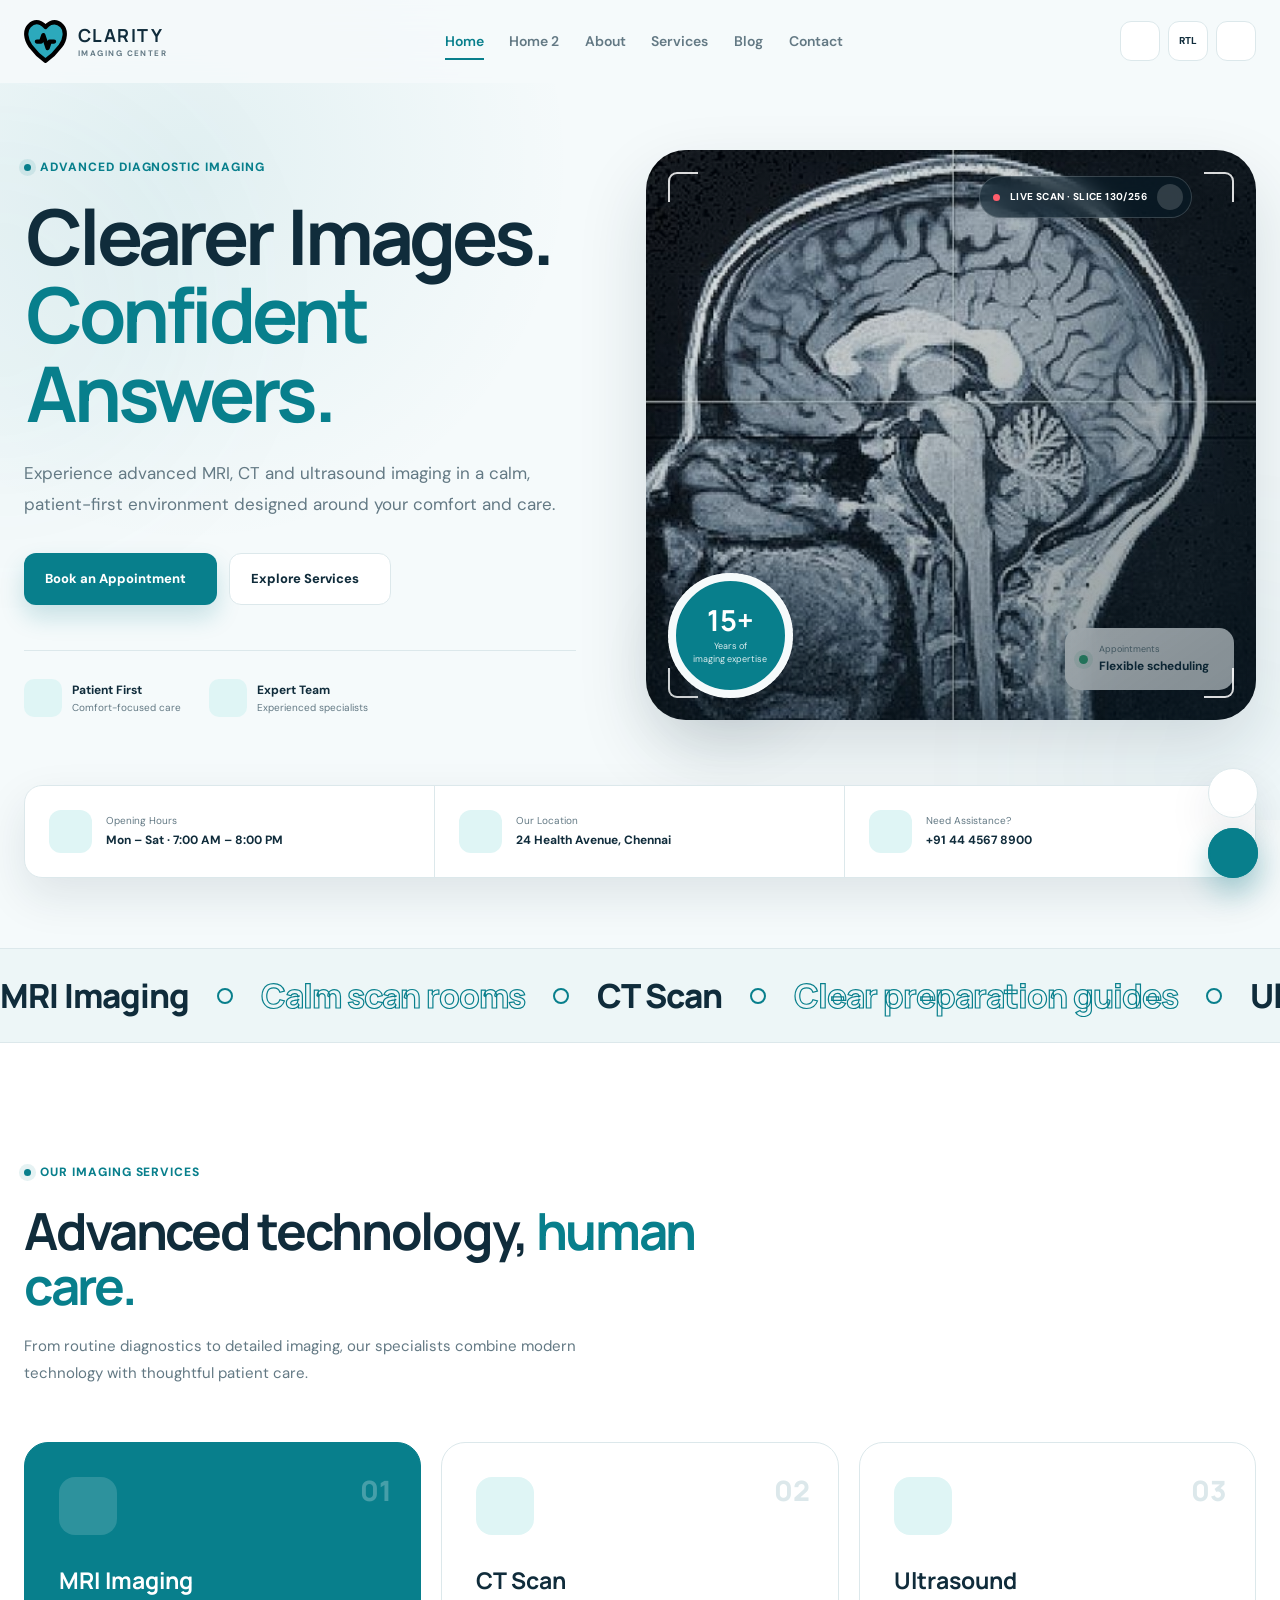
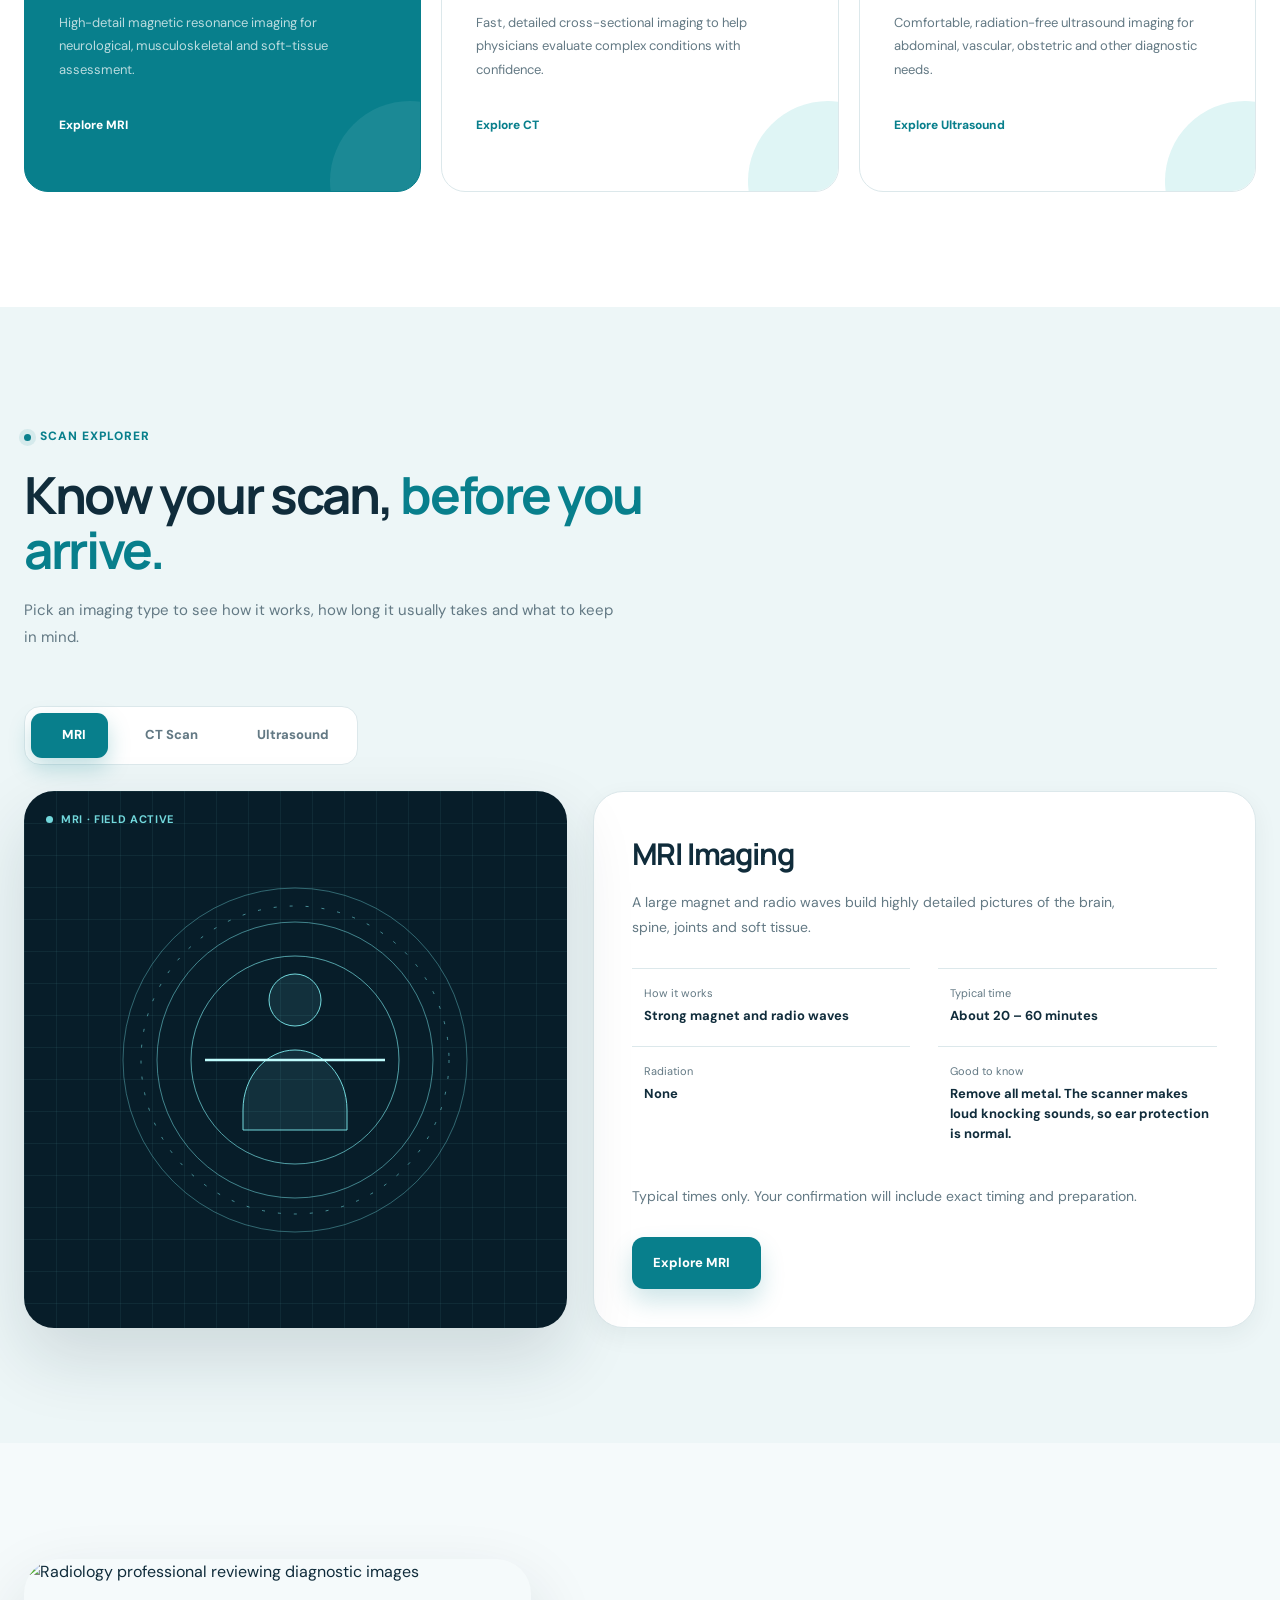
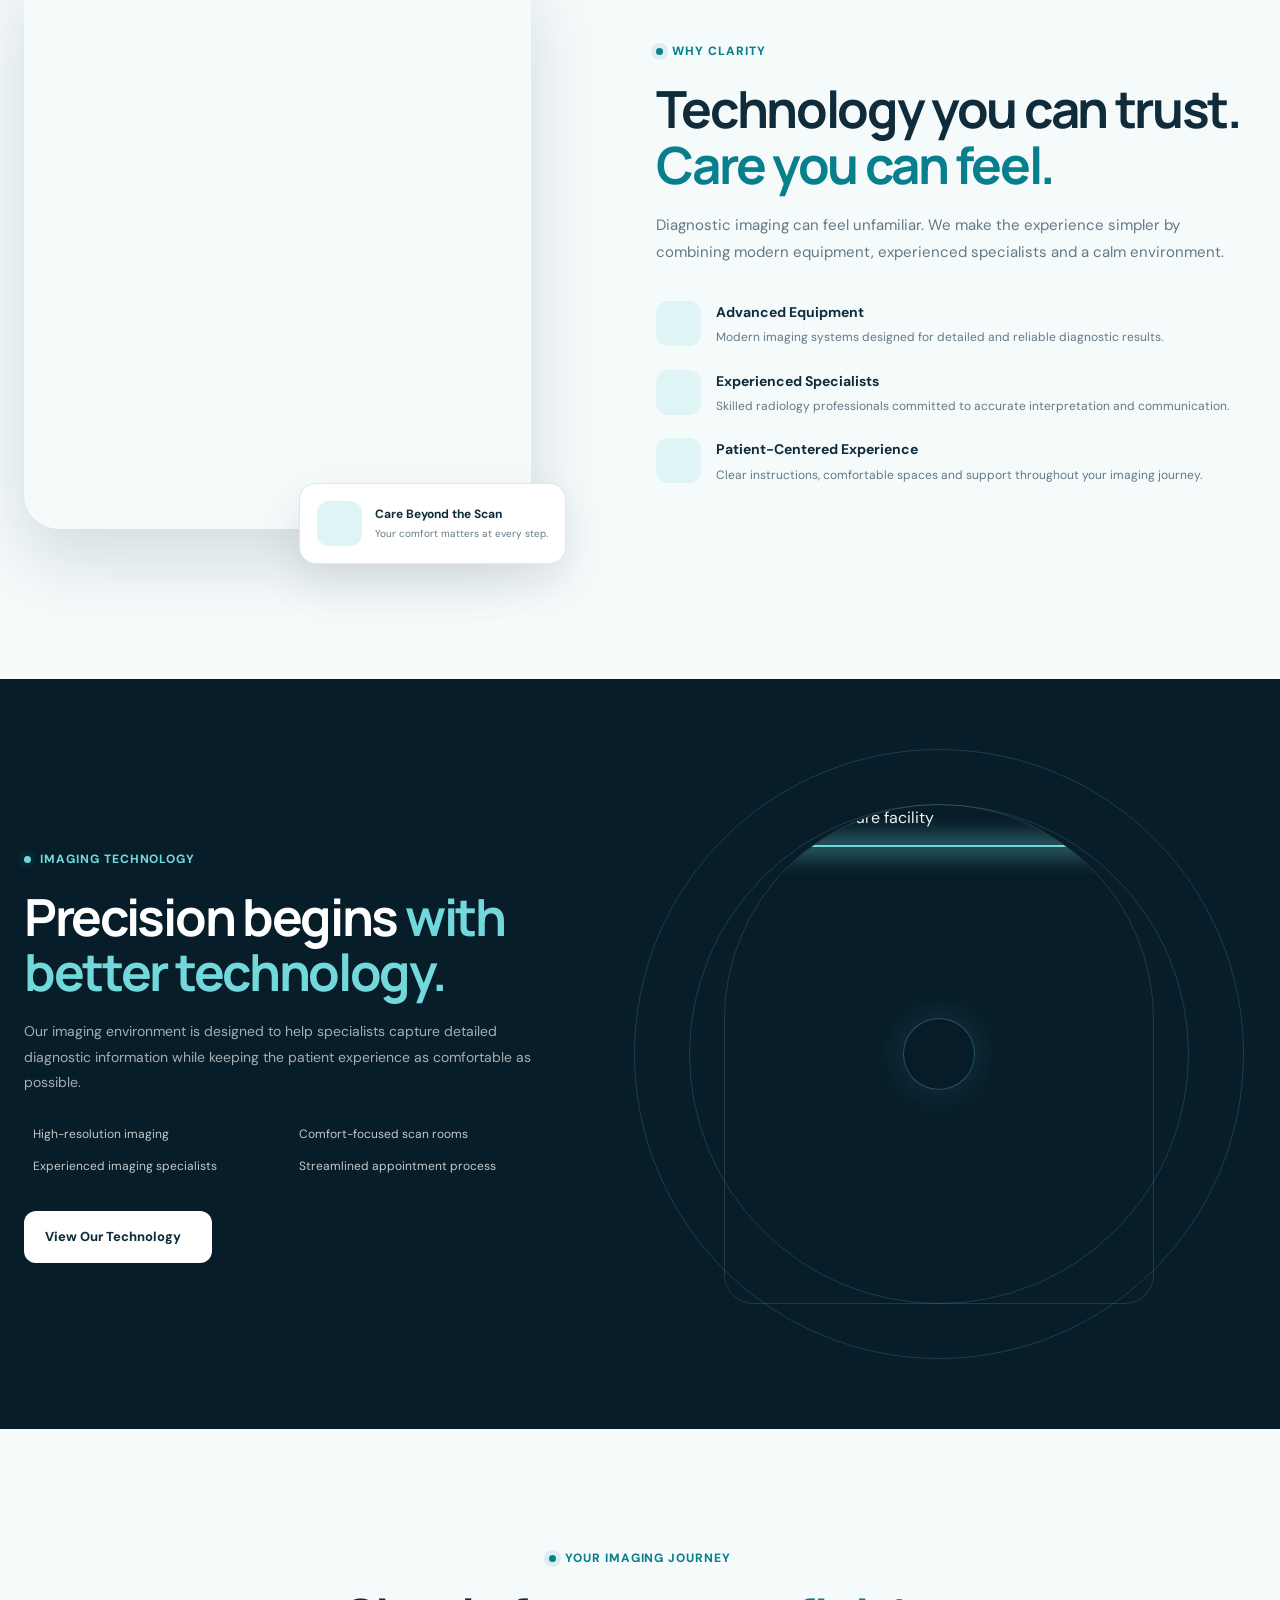
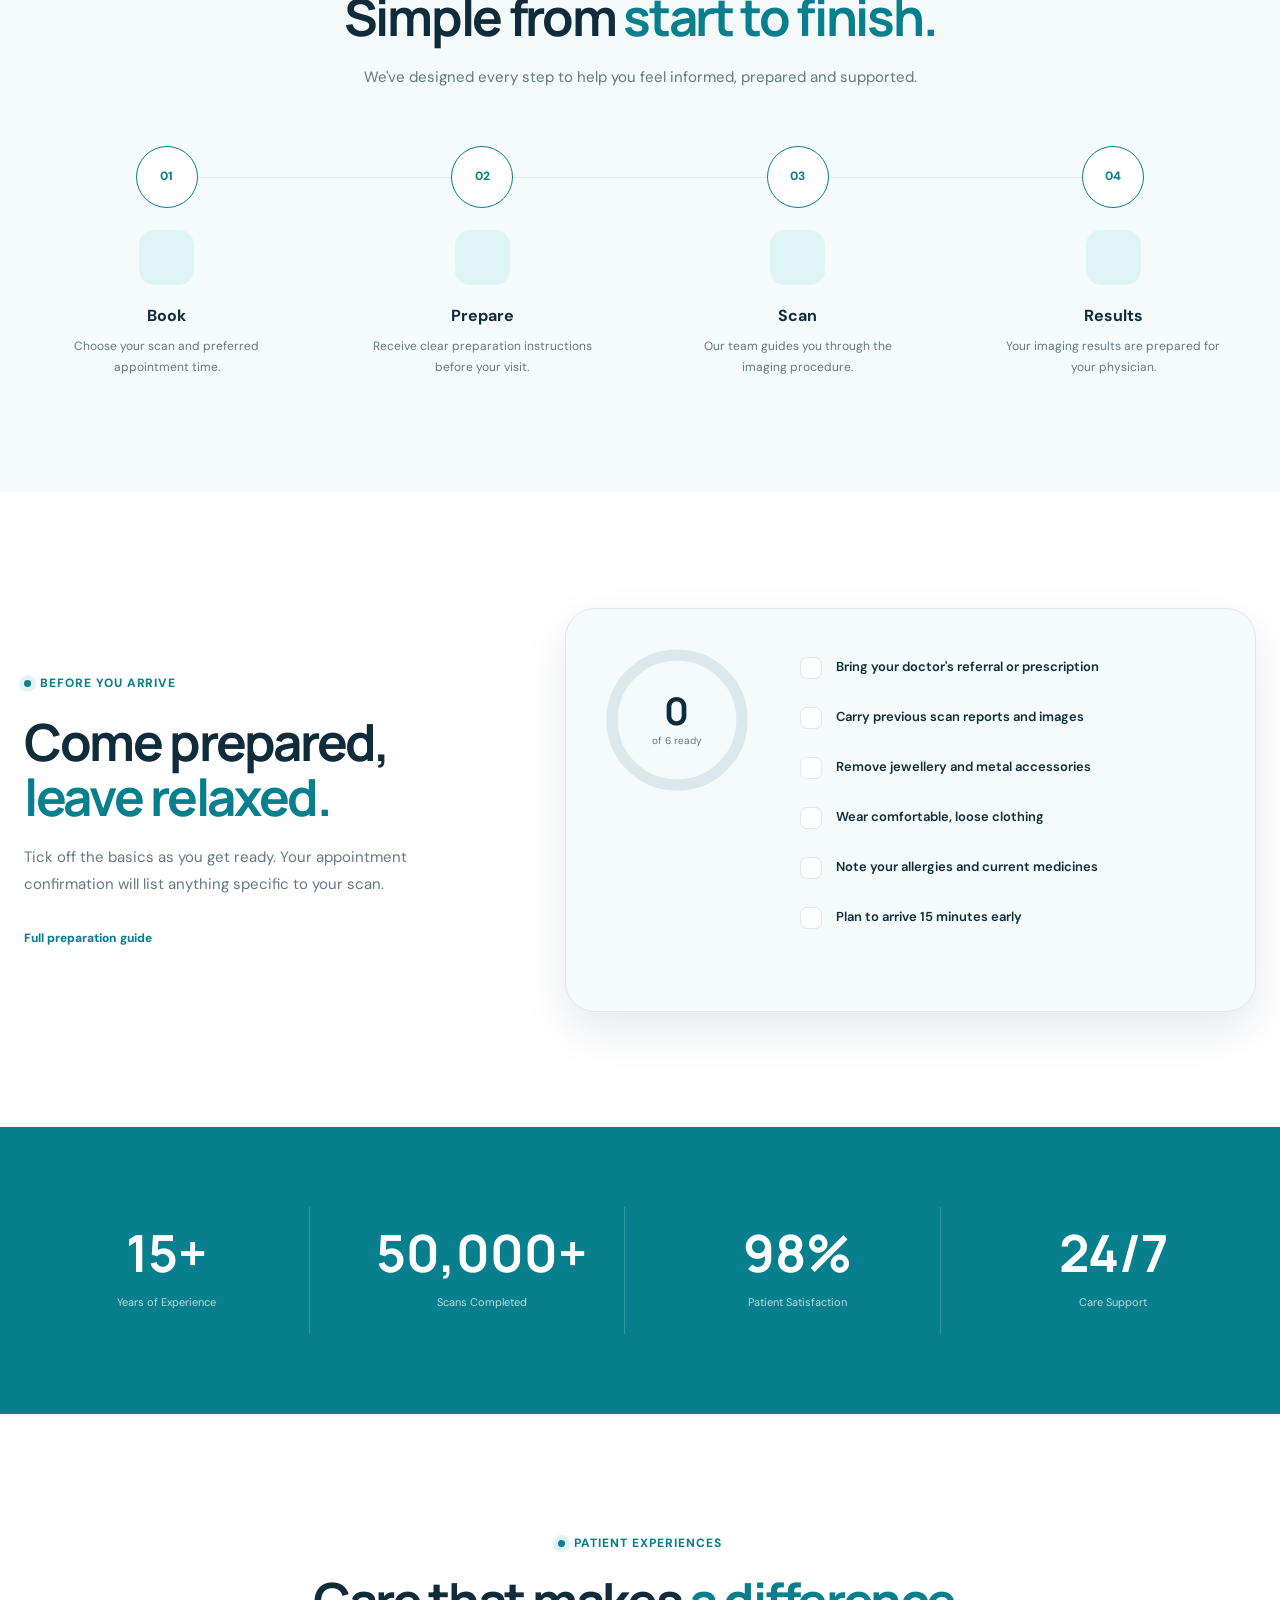
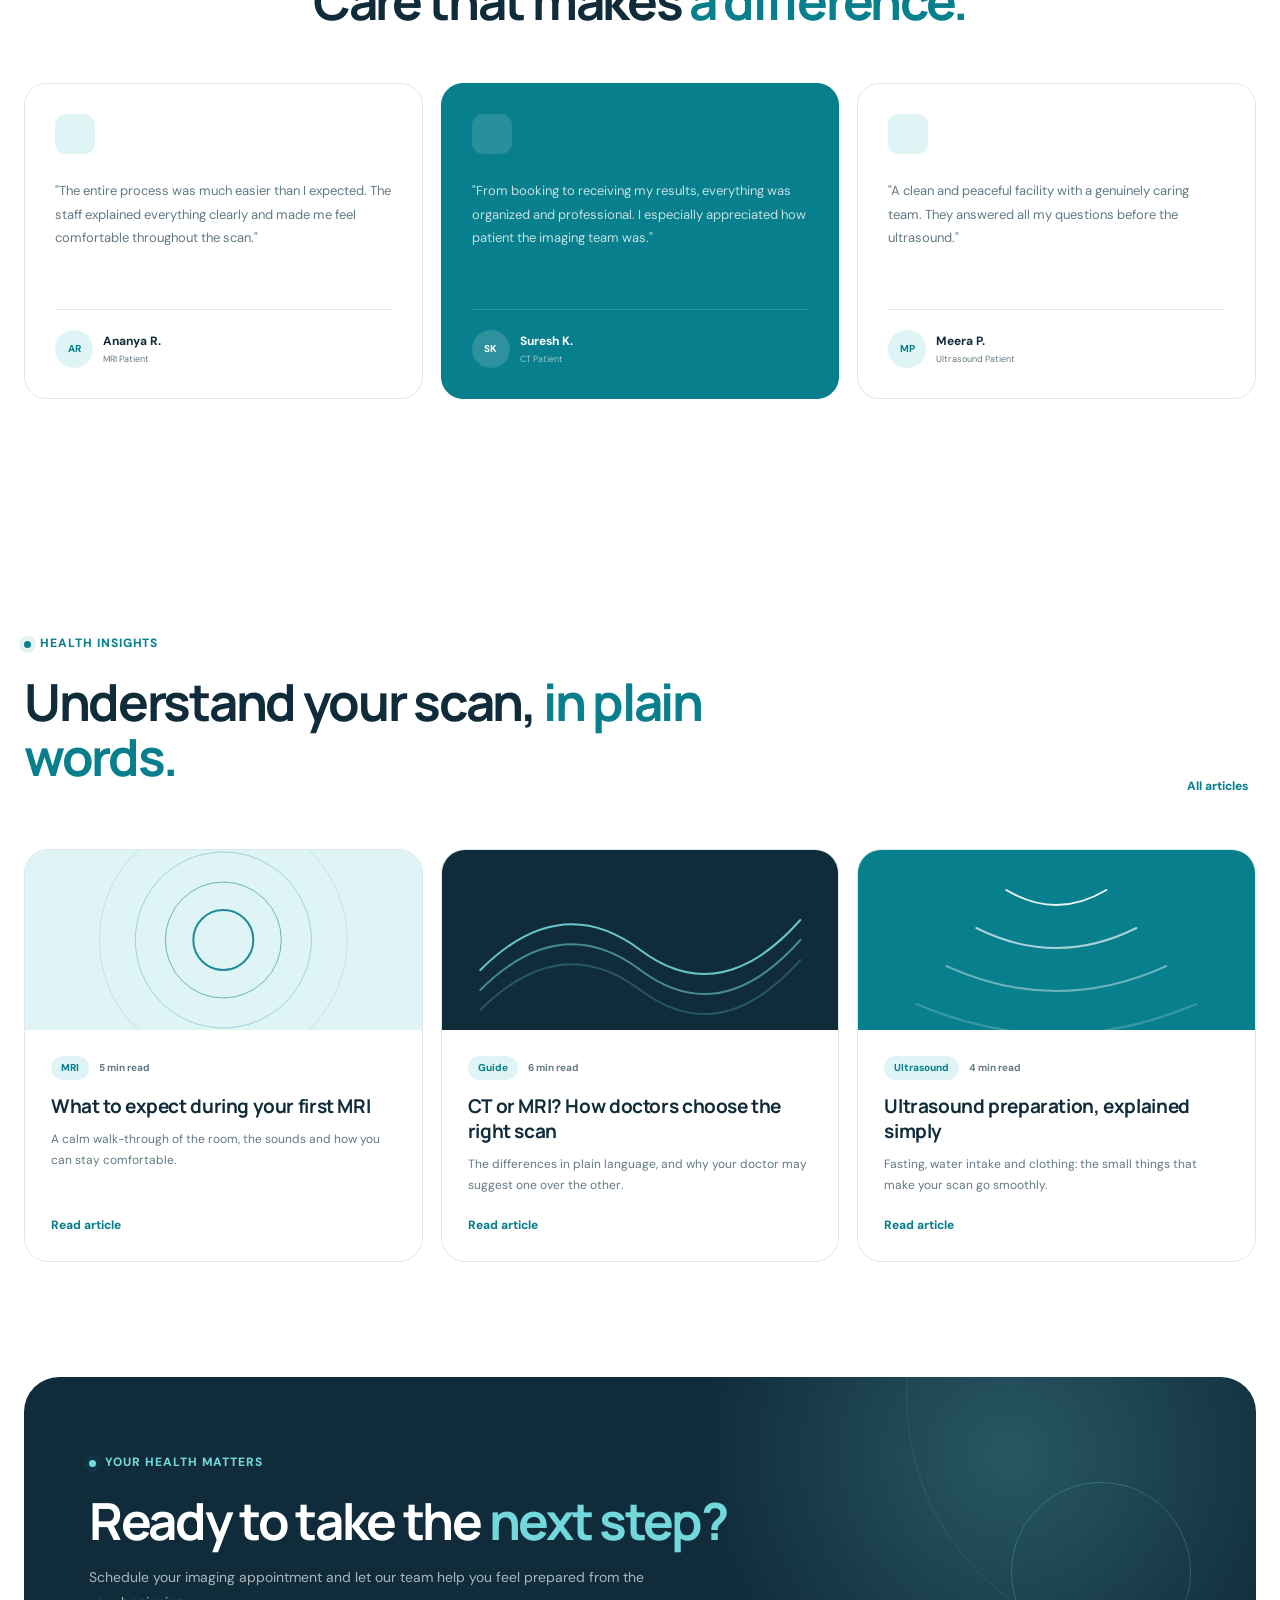
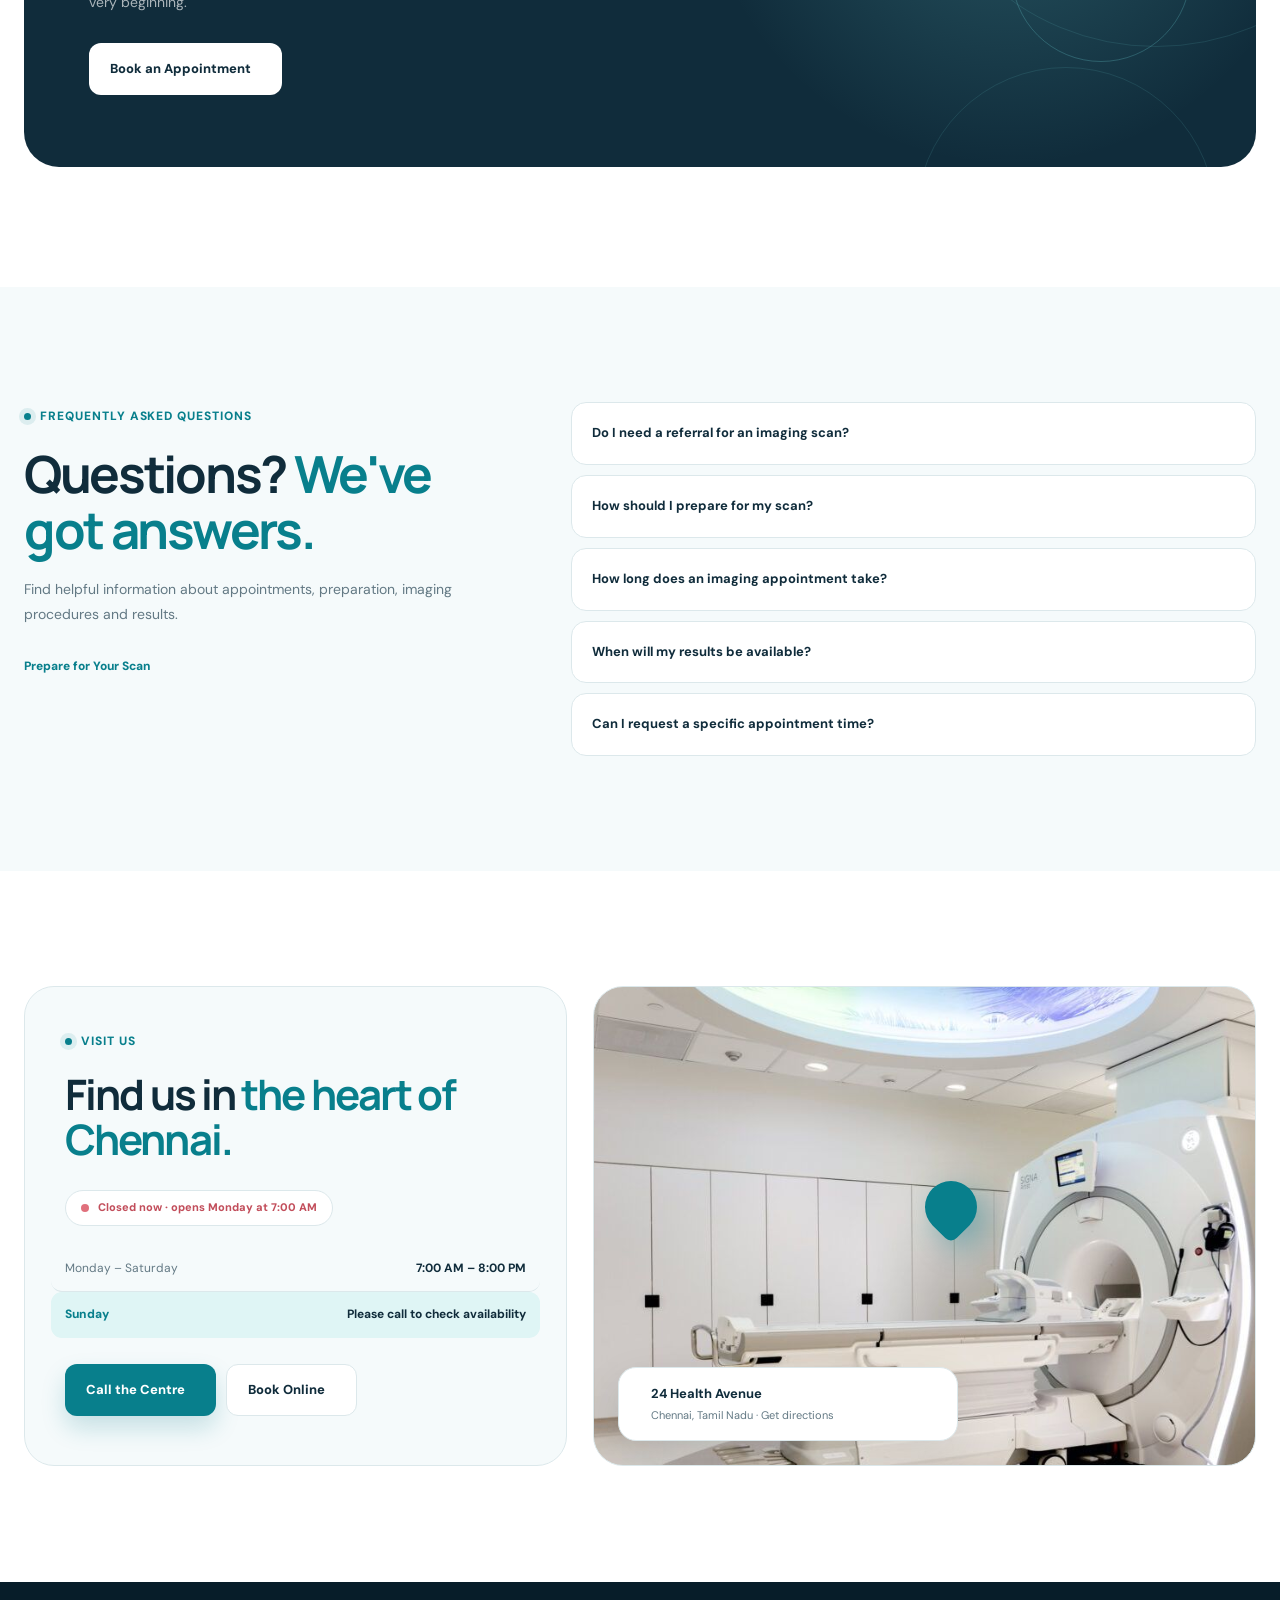
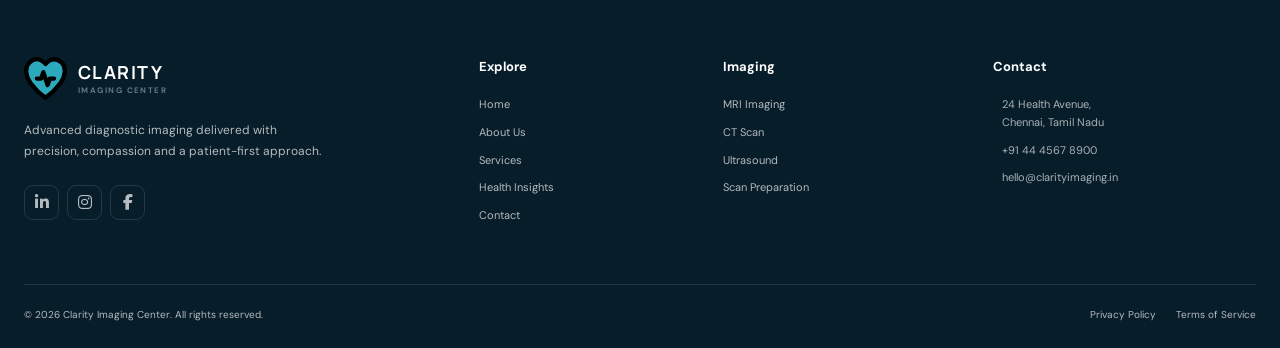
==== commit 50d0e740: "path added" ====
--- a/index.html
+++ b/index.html
@@ -5,7 +5,7 @@
     <meta name="viewport" content="width=device-width, initial-scale=1.0">
 
     <title>Clarity Imaging Center | Advanced Diagnostic Imaging</title>
-<link rel="icon" href="/assets/images/heartbeat-svgrepo-com.svg">
+<link rel="icon" href="assets/images/heartbeat-svgrepo-com.svg">
     <meta
         name="description"
         content="Clarity Imaging Center provides advanced MRI, CT and ultrasound diagnostic imaging with compassionate patient care."
@@ -62,7 +62,7 @@
         <a href="index.html" class="logo">
 
             <span class="logo-mark">
-                <img src="/assets/images/heartbeat-svgrepo-com.svg">
+                <img src="assets/images/heartbeat-svgrepo-com.svg">
             </span>
 
             <span class="logo-text">
@@ -309,7 +309,7 @@
 
                 <!-- Original image stays as the fallback layer -->
                 <img
-                    src="/assets/images/brain.jpg"
+                    src="assets/images/brain.jpg"
                     alt="Modern medical imaging equipment"
                 >
 
@@ -1922,7 +1922,7 @@
 
                     <span class="logo-mark">
                          <img
-                    src="/assets/images/heartbeat-svgrepo-com.svg"
+                    src="assets/images/heartbeat-svgrepo-com.svg"
                     alt="Clarity Imaging Center"
                 >
                     </span>
--- a/assets/css/style.css
+++ b/assets/css/style.css
@@ -4815,3 +4815,215 @@
     animation: none;
   }
 }
+
+
+/* =========================================================
+   RESPONSIVE + HEADER FIXES
+   Load AFTER style.css and enhancements.css (nothing is edited in them)
+========================================================= */
+
+html { scroll-padding-top: 96px; }
+
+@media (min-width: 1600px) {
+    :root { --container: 1360px; }
+}
+
+/* =========================================================
+   HEADER
+========================================================= */
+
+.site-header { padding-top: env(safe-area-inset-top, 0px); }
+
+.header-inner { gap: clamp(12px, 2.2vw, 30px); }
+
+.logo,
+.logo-text { min-width: 0; }
+
+.logo-mark { flex-shrink: 0; }
+.logo-mark img { width: 100%; height: 100%; object-fit: contain; }
+
+.desktop-nav { gap: clamp(14px, 2vw, 30px); }
+
+/* Dropdown now lines up with the profile button on wide screens too */
+.profile-dropdown {
+    right: max(24px, calc((100vw - var(--container)) / 2));
+}
+
+html[dir="rtl"] .profile-dropdown {
+    right: auto;
+    left: max(24px, calc((100vw - var(--container)) / 2));
+}
+
+/* Hamburger from 1000px (6 links + 3 buttons did not fit 900-1000px) */
+@media (max-width: 1000px) {
+    .desktop-nav { display: none; }
+    .menu-toggle { display: grid; }
+}
+
+/* Never leave the mobile menu showing on desktop */
+@media (min-width: 1001px) {
+    .mobile-nav { display: none !important; }
+}
+
+/* Long menus scroll instead of running off short screens */
+.mobile-nav {
+    max-height: calc(100dvh - 82px);
+    overflow-y: auto;
+    overscroll-behavior: contain;
+}
+
+.mobile-nav a {
+    display: flex;
+    align-items: center;
+    min-height: 48px;
+}
+
+.mobile-nav a.active {
+    color: var(--primary);
+    background: var(--primary-light);
+}
+
+@media (max-width: 650px) {
+
+    /* keep the RTL toggle reachable on phones */
+    .rtl-btn { display: grid; }
+
+    .header-actions { gap: 6px; }
+
+    .icon-btn,
+    .profile-btn,
+    .menu-toggle { width: 38px; height: 38px; }
+
+    .mobile-nav {
+        padding-inline: 16px;
+        max-height: calc(100dvh - 72px);
+    }
+
+    html[dir="rtl"] .profile-dropdown { left: 16px; right: 16px; }
+}
+
+@media (max-width: 380px) {
+
+    .logo-text small { display: none; }
+    .logo-mark { width: 36px; height: 36px; }
+    .logo-text strong { font-size: 14px; }
+
+    .header-actions { gap: 4px; }
+
+    .icon-btn,
+    .profile-btn,
+    .menu-toggle { width: 34px; height: 34px; }
+}
+
+@media (max-width: 340px) {
+    .rtl-btn { display: none; }
+}
+
+/* =========================================================
+   FLUID SPACING
+========================================================= */
+
+.section { padding-block: clamp(72px, 9vw, 125px); }
+.technology-section { padding-block: clamp(72px, 9vw, 120px); }
+
+/* =========================================================
+   HERO
+========================================================= */
+
+/* "the Surface." was never highlighted: .accent had no colour rule */
+.hero-content h1 .w.accent,
+.hero-content h1 .w.accent > span { color: var(--primary); }
+
+.trust-divider {
+    width: 1px;
+    height: 34px;
+    background: var(--border);
+}
+
+/* Floating cards were half cut off: .hero-image-wrap has overflow:hidden,
+   so negative offsets (-25px / -35px) pushed them outside and clipped them */
+.scan-card-top { left: 22px; top: 72px; }
+.scan-card-bottom { right: 22px; bottom: 30px; }
+.experience-badge { left: 22px; bottom: 22px; }
+
+html[dir="rtl"] .scan-card-top { left: auto; right: 22px; }
+html[dir="rtl"] .scan-card-bottom { right: auto; left: 22px; }
+html[dir="rtl"] .experience-badge { left: auto; right: 22px; }
+
+@media (max-width: 900px) {
+
+    .hero-visual { min-height: 0; }
+    .hero-image-wrap { height: clamp(400px, 62vw, 570px); }
+}
+
+@media (max-width: 820px) {
+
+    .quick-info { margin-top: 0; padding-top: 24px; }
+    .quick-info-grid { grid-template-columns: 1fr; }
+
+    .quick-item {
+        border-right: 0;
+        border-bottom: 1px solid var(--border);
+    }
+
+    .quick-item:last-child { border-bottom: 0; }
+}
+
+@media (max-width: 650px) {
+
+    .trust-divider { display: none; }
+
+    .scan-card-top { left: 14px; top: 58px; }
+    .scan-card-bottom { right: 14px; bottom: 20px; }
+    .experience-badge { left: 14px; bottom: 14px; width: 96px; height: 96px; border-width: 6px; }
+
+    html[dir="rtl"] .scan-card-top { left: auto; right: 14px; }
+    html[dir="rtl"] .scan-card-bottom { right: auto; left: 14px; }
+    html[dir="rtl"] .experience-badge { left: auto; right: 14px; }
+}
+
+@media (max-width: 420px) {
+
+    /* stack the two cards so they never overlap the badge */
+    .scan-card-bottom { bottom: 124px; }
+}
+
+/* =========================================================
+   TECHNOLOGY / CTA / FOOTER
+========================================================= */
+
+.technology-image {
+    width: min(430px, 78vw);
+    height: auto;
+    aspect-ratio: 0.86;
+}
+
+.orbit-one { width: min(500px, 115vw); height: min(500px, 115vw); }
+.orbit-two { width: min(610px, 140vw); height: min(610px, 140vw); }
+
+@media (max-width: 900px) {
+
+    .cta-box {
+        flex-direction: column;
+        align-items: flex-start;
+        padding: 48px 36px;
+    }
+
+    .cta-icon { width: 130px; height: 130px; }
+    .cta-icon svg { width: 56px; height: 56px; }
+}
+
+@media (max-width: 650px) {
+
+    .footer-brand { grid-column: 1 / -1; }
+    .footer-brand > p { max-width: 100%; }
+}
+
+/* =========================================================
+   MODAL (short screens / keyboards)
+========================================================= */
+
+.auth-modal {
+    max-height: calc(100dvh - 40px);
+    overflow-y: auto;
+}
